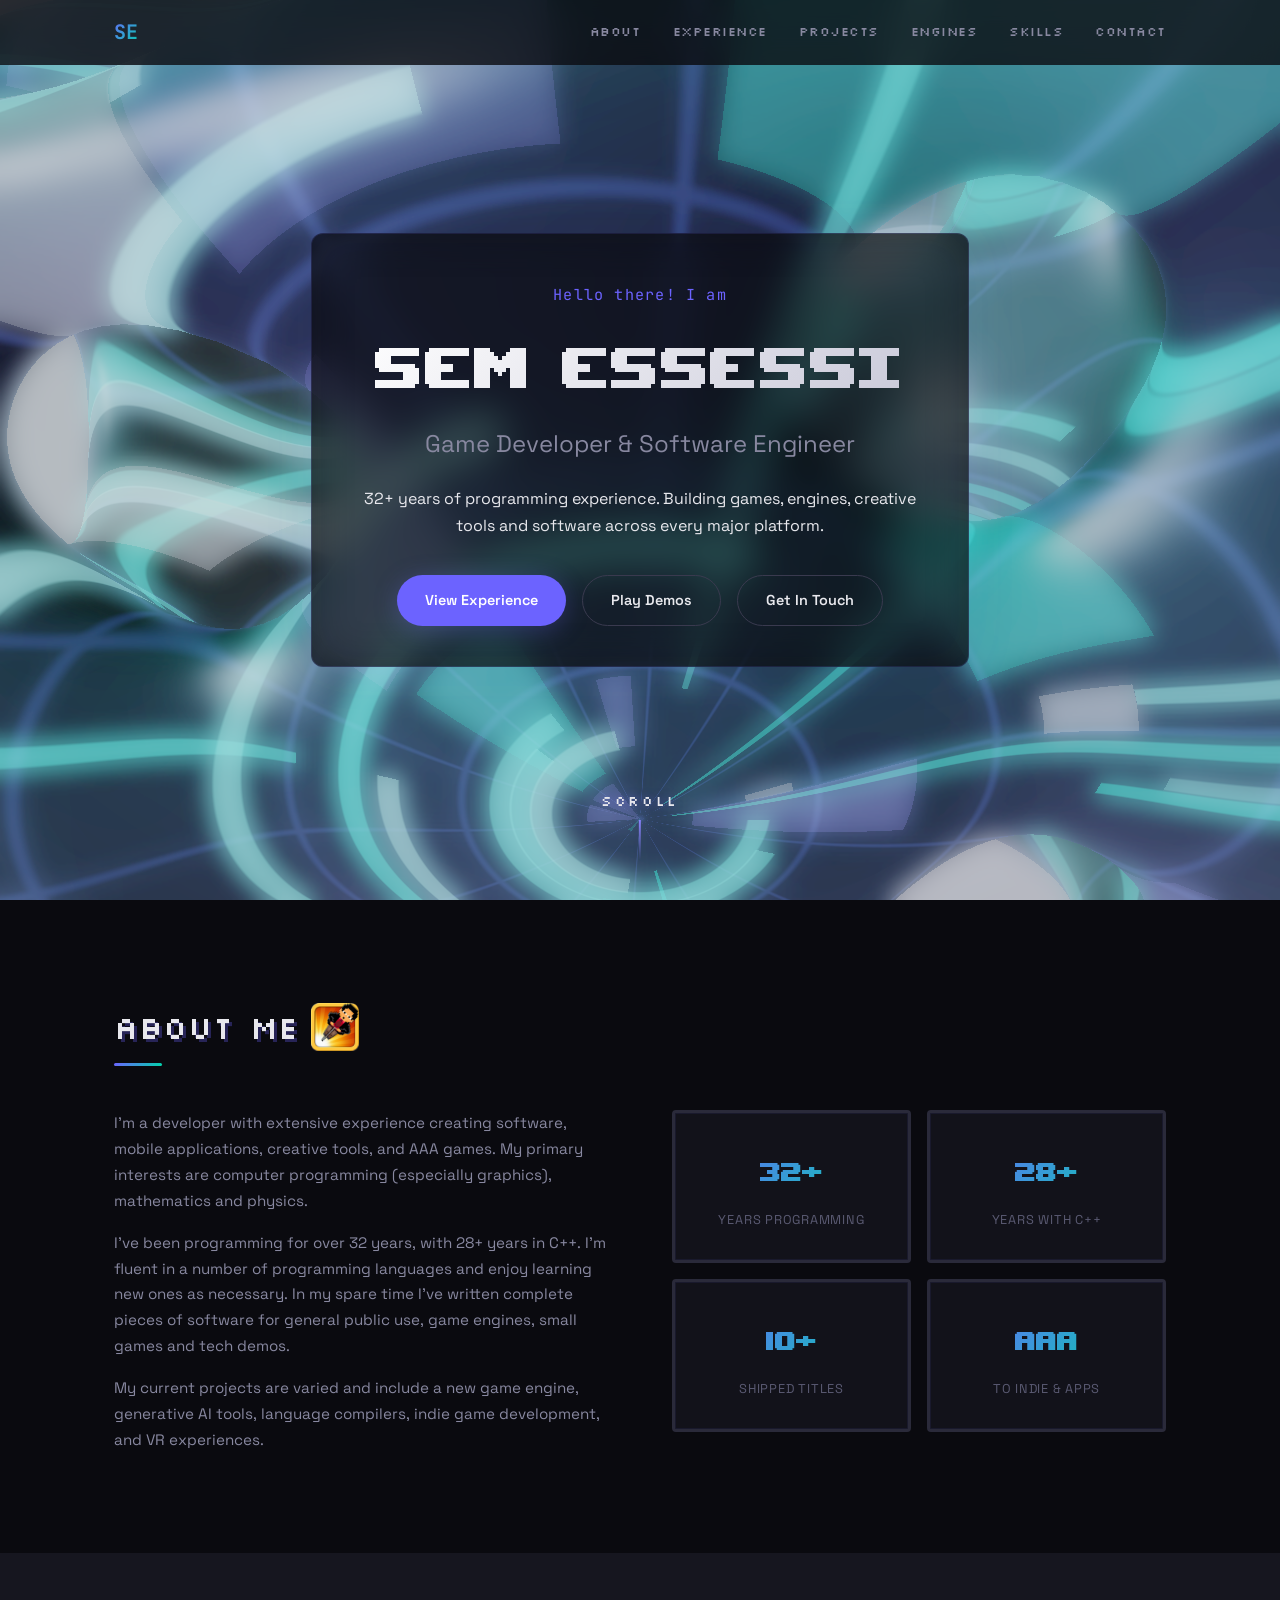
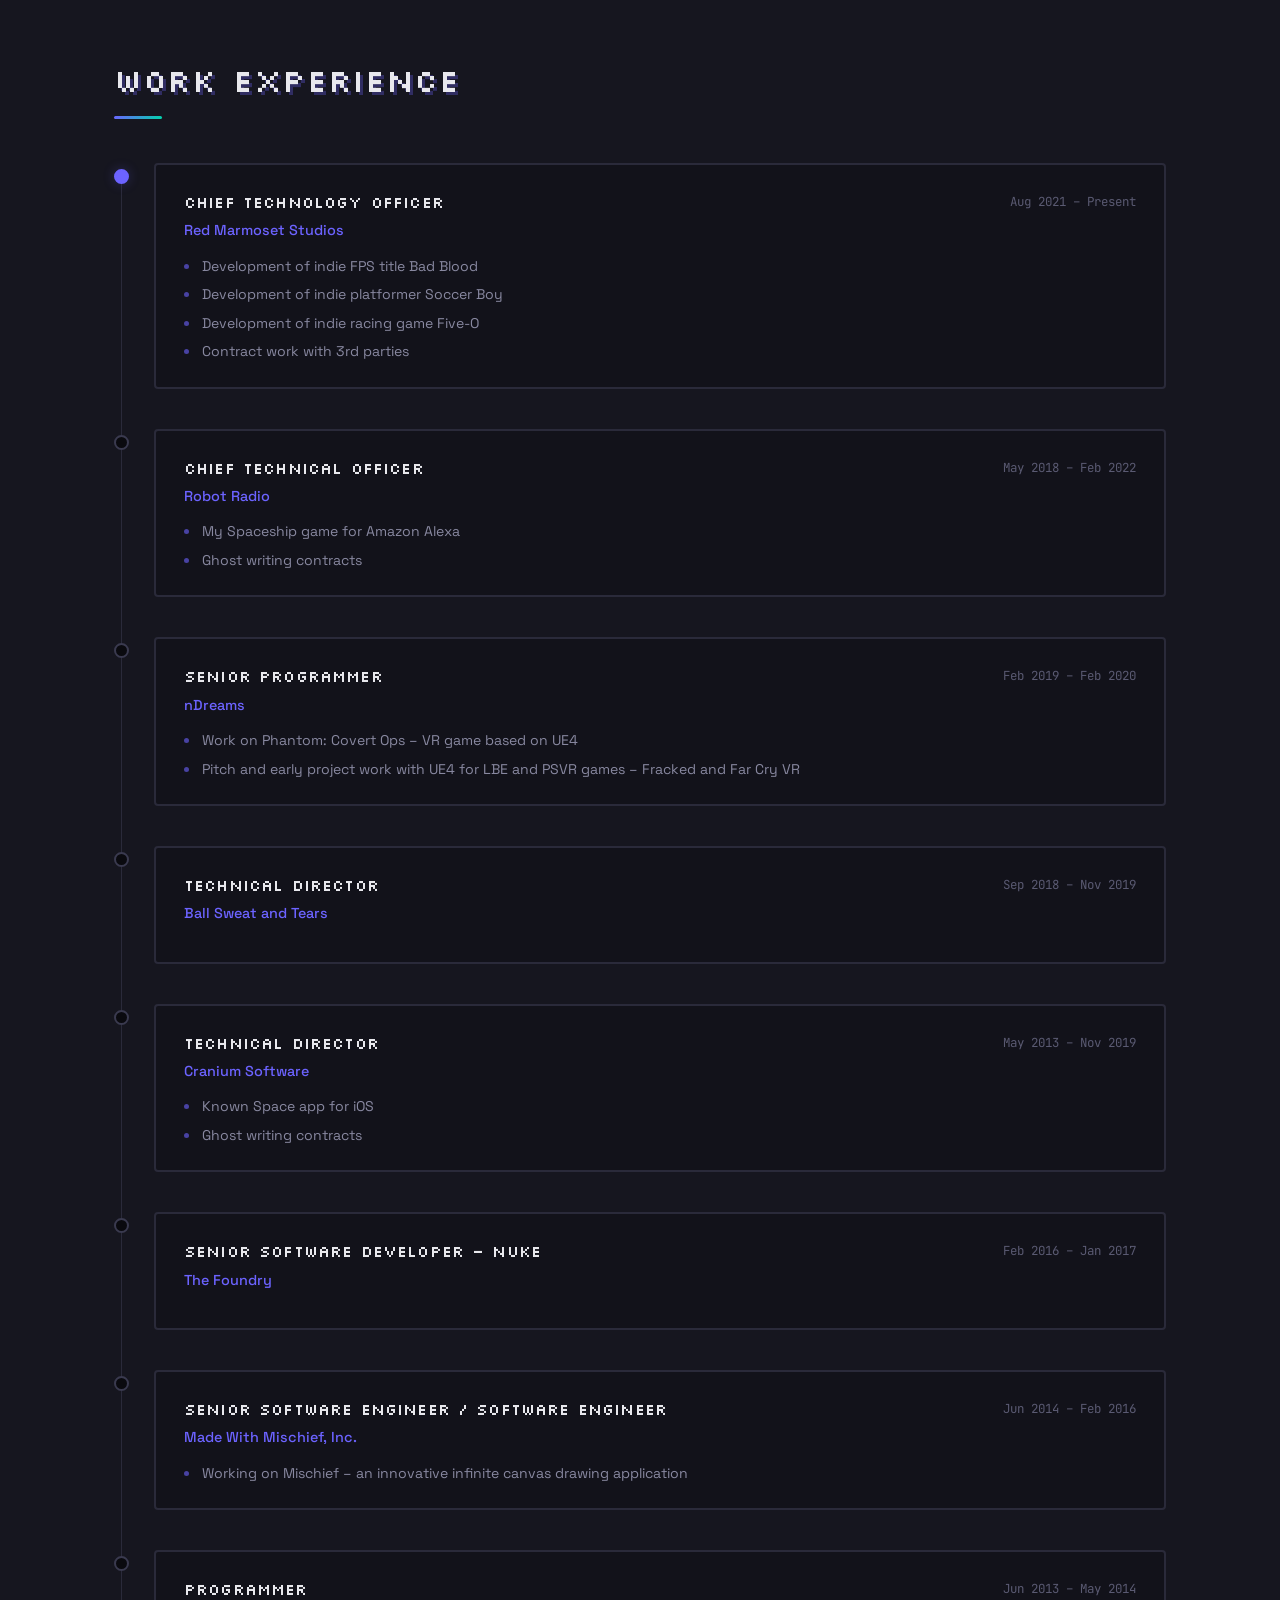
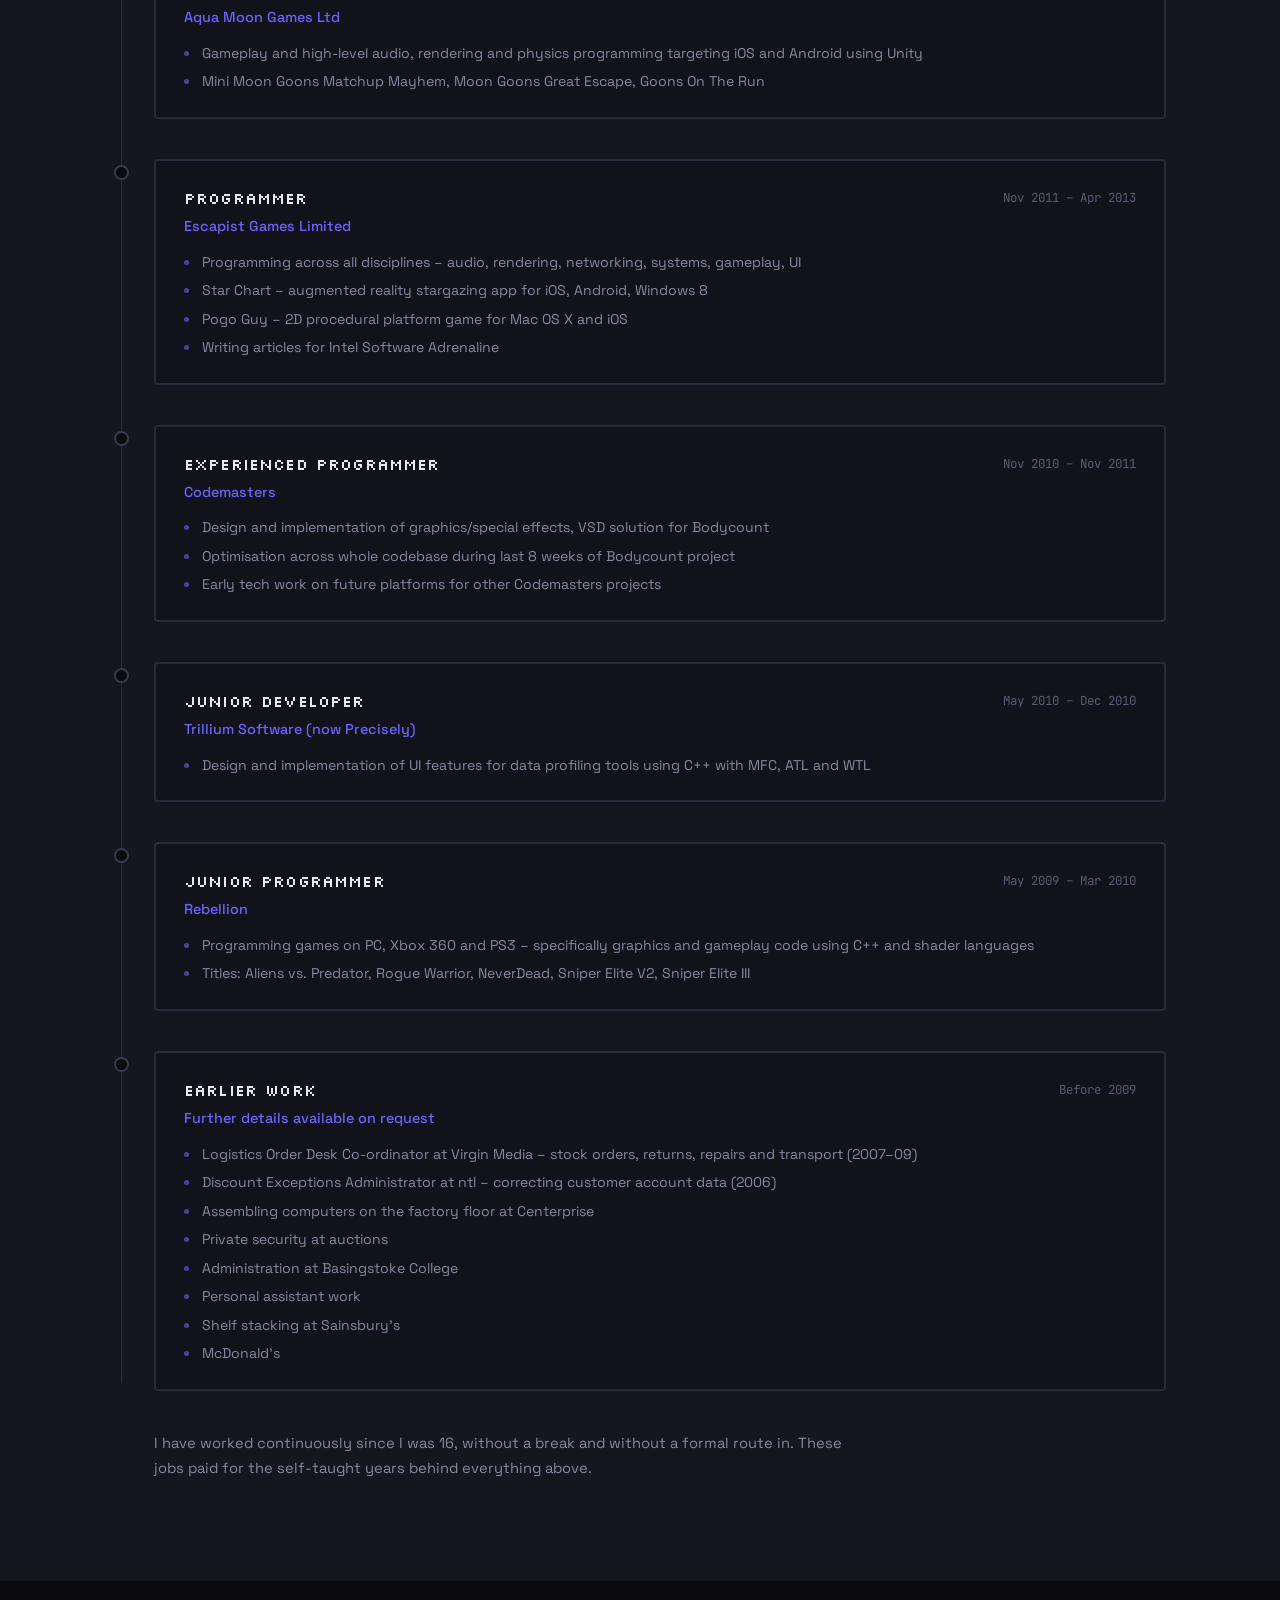
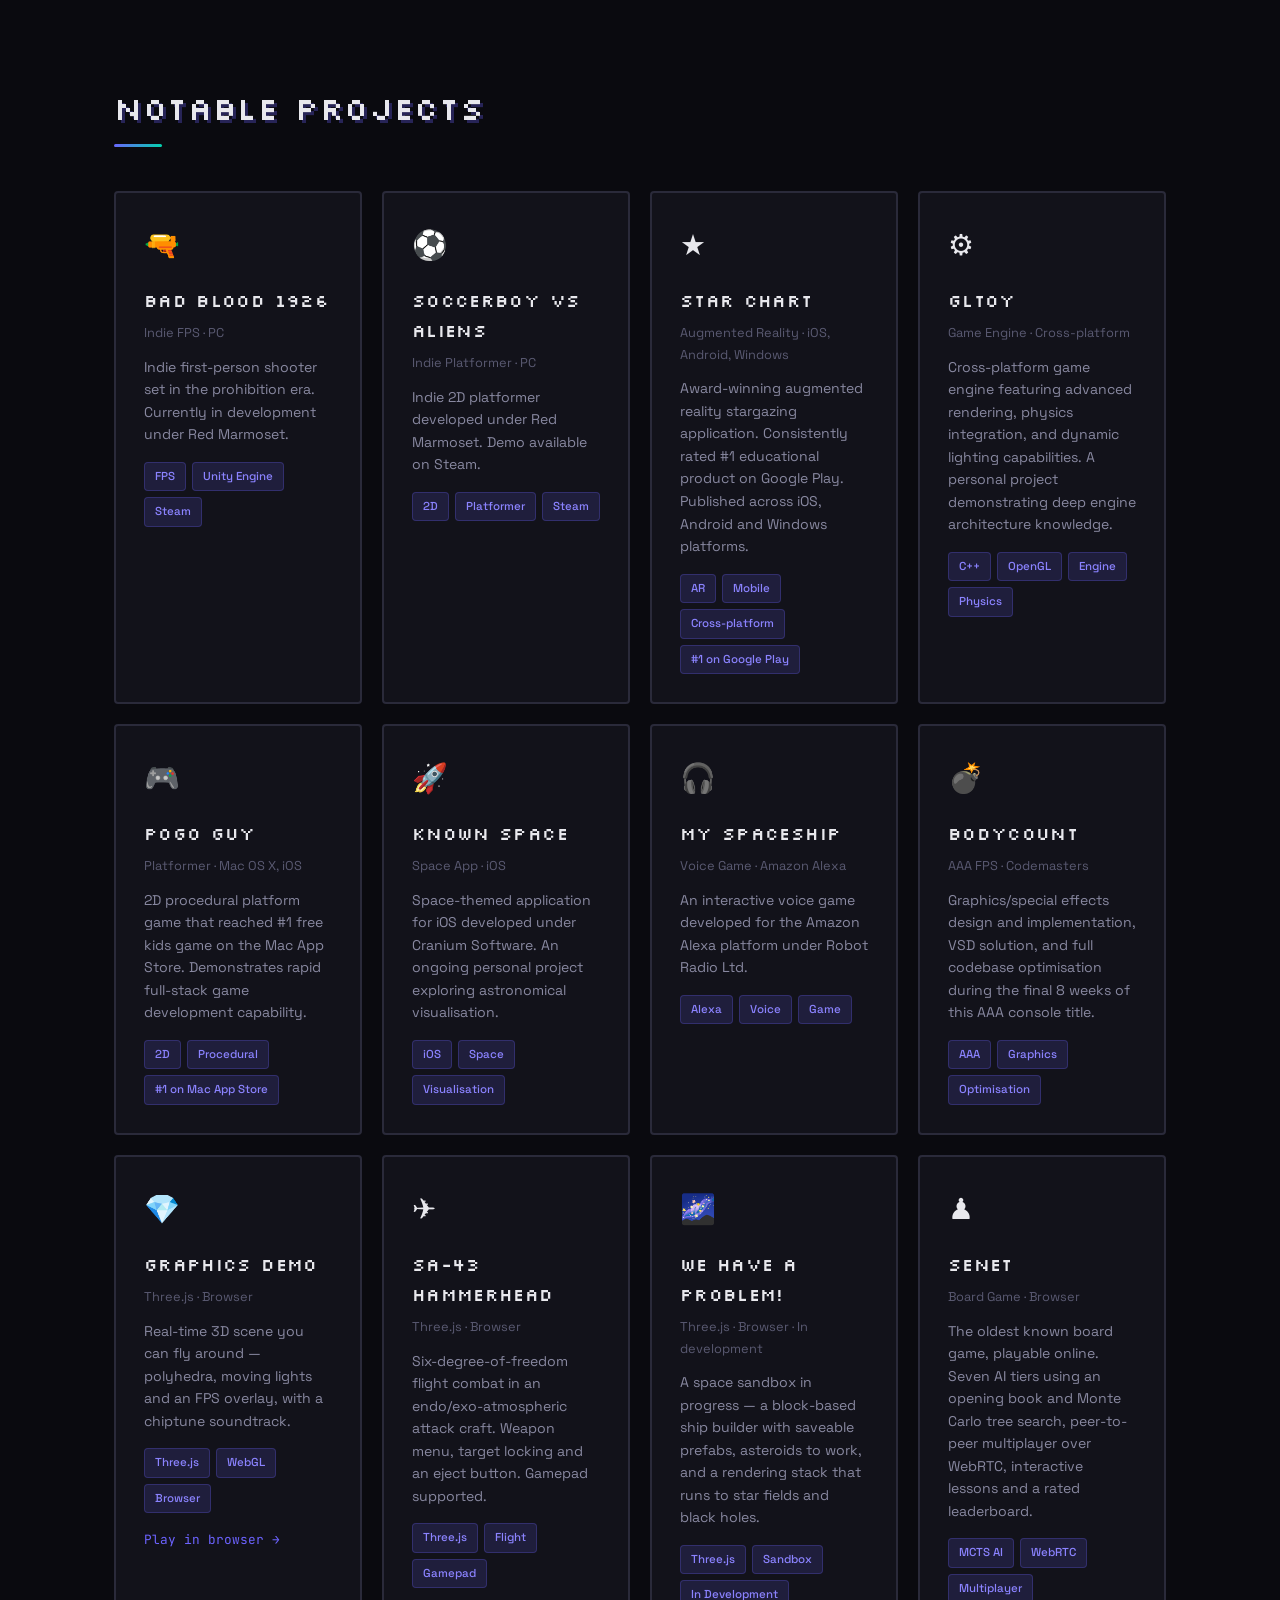
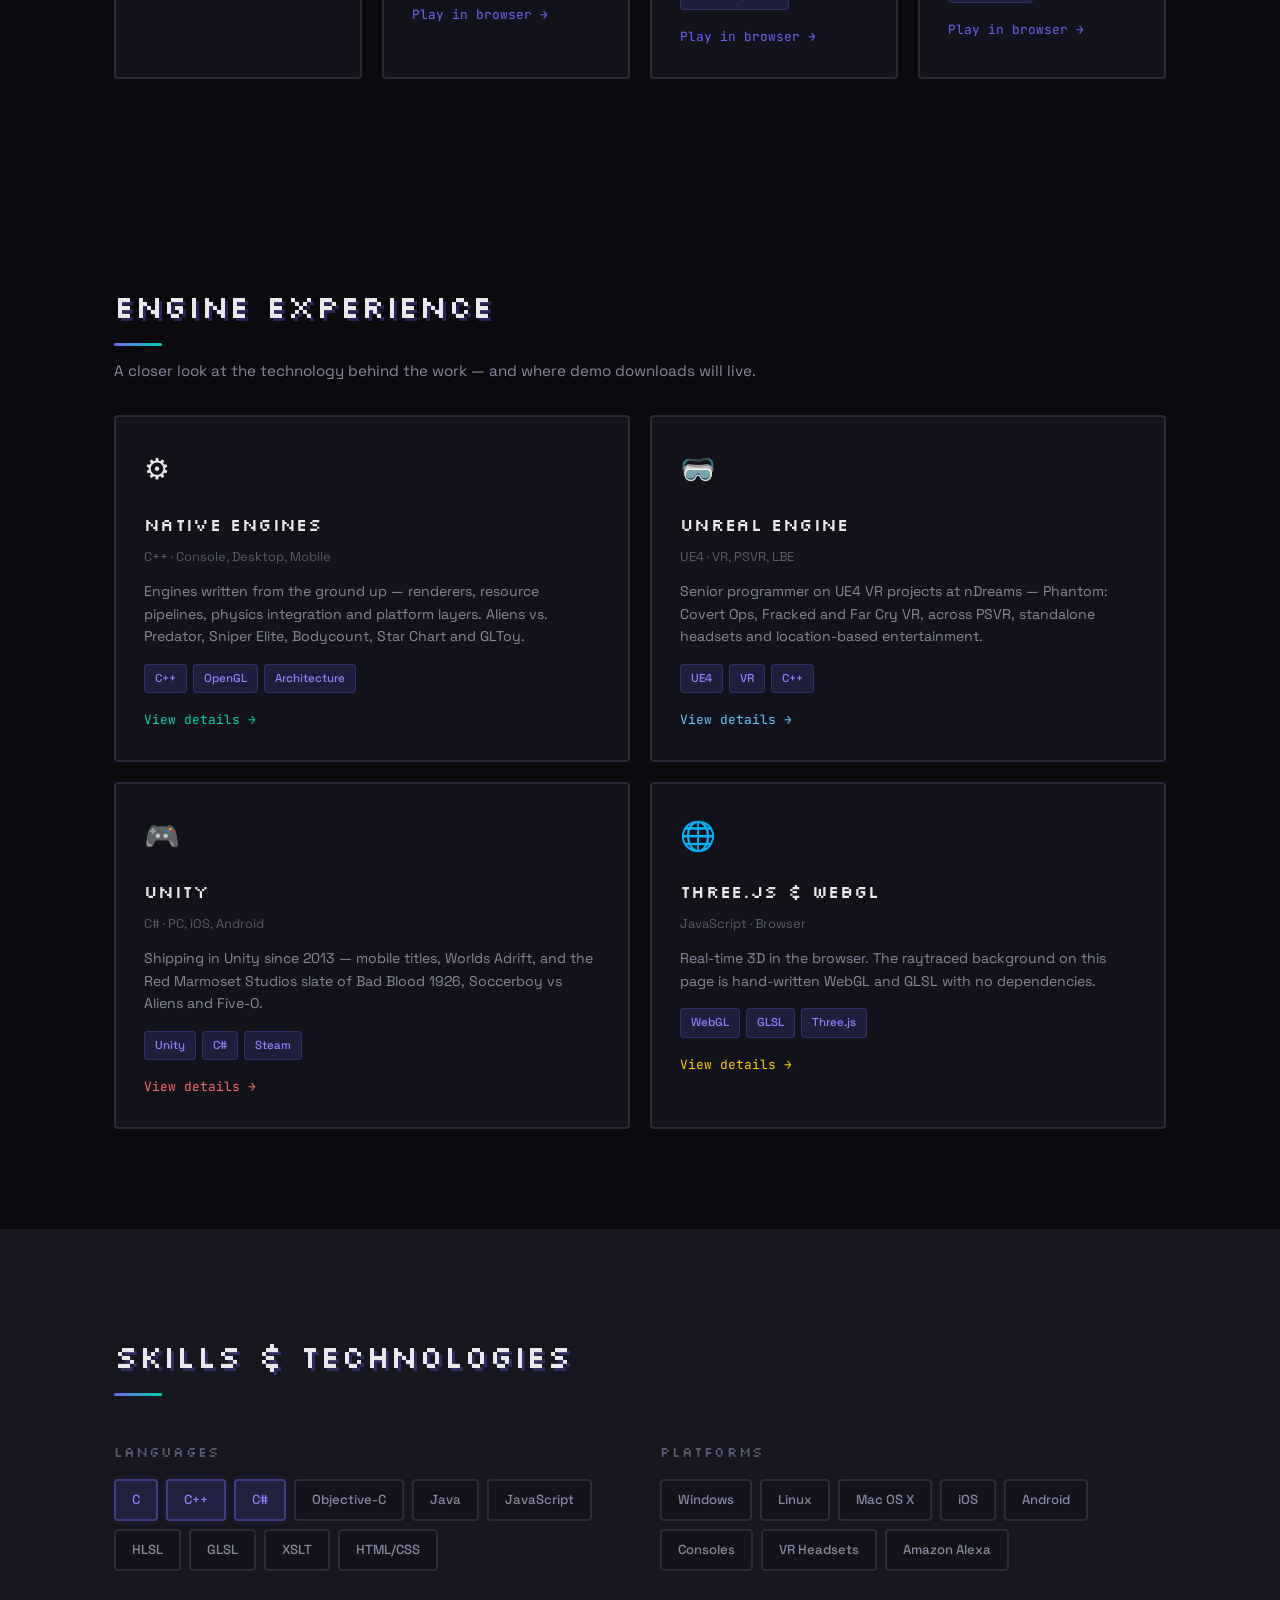
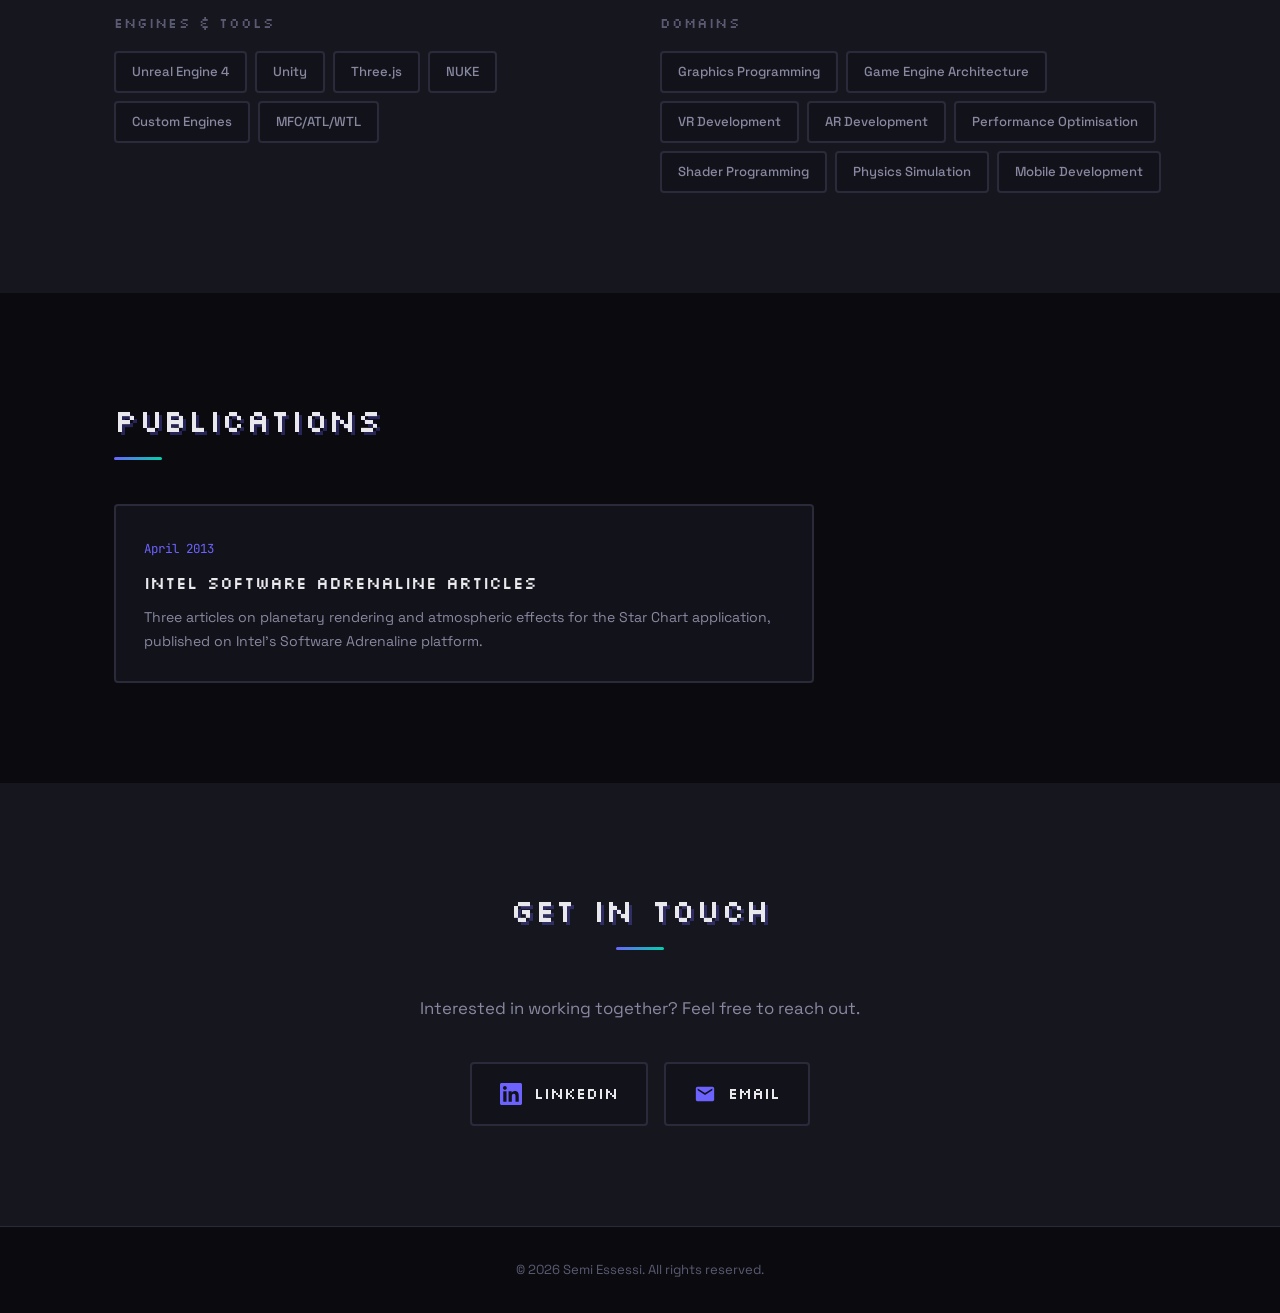
==== index.html @ 22f3e6f7 "Rename Voidbound project to We Have A Problem! Co-Authored-By: Claude Opus 5 <noreply@anthropic.com>" ====
<!DOCTYPE html>
<html lang="en">
<head>
  <meta charset="UTF-8">
  <meta name="viewport" content="width=device-width, initial-scale=1.0">
  <title>Sem Essessi - Game Developer &amp; Software Engineer</title>
  <link rel="preconnect" href="https://fonts.googleapis.com">
  <link rel="preconnect" href="https://fonts.gstatic.com" crossorigin>
  <link href="https://fonts.googleapis.com/css2?family=Space+Grotesk:wght@300;400;500;600;700&family=JetBrains+Mono:wght@400;500&family=Silkscreen&display=swap" rel="stylesheet">
  <link rel="stylesheet" href="style.css">
  <style>@font-face{font-family:'Upheaval';src:url('assets/upheavtt.ttf') format('truetype');font-display:swap;}</style>
</head>
<body>

  <nav class="nav" id="nav">
    <div class="nav-inner">
      <a href="#hero" class="nav-logo">SE</a>
      <div class="nav-links">
        <a href="#about">About</a>
        <a href="#experience">Experience</a>
        <a href="#projects">Projects</a>
        <a href="#engines">Engines</a>
        <a href="#skills">Skills</a>
        <a href="#contact">Contact</a>
      </div>
      <button class="nav-toggle" id="nav-toggle" aria-label="Toggle menu">
        <span></span><span></span><span></span>
      </button>
    </div>
  </nav>

  <section class="hero" id="hero">
    <div class="hero-bg">
      <canvas id="hero-canvas"></canvas>
    </div>
    <div class="hero-content">
      <p class="hero-greeting">Hello there! I am</p>
      <h1 class="hero-name">Sem Essessi</h1>
      <p class="hero-title">Game Developer &amp; Software Engineer</p>
      <p class="hero-subtitle">32+ years of programming experience. Building games, engines, creative tools and software across every major platform.</p>
      <div class="hero-actions">
        <a href="#experience" class="btn btn-primary">View Experience</a>
        <a href="#demos" class="btn btn-outline">Play Demos</a>
        <a href="#contact" class="btn btn-outline">Get In Touch</a>
      </div>
    </div>
    <div class="hero-scroll">
      <span>Scroll</span>
      <div class="hero-scroll-line"></div>
    </div>
  </section>

  <section class="section about" id="about">
    <div class="container">
      <h2 class="section-title">About Me <img src="pogo-guy.png" alt="" class="section-sprite" aria-hidden="true"></h2>
      <div class="about-grid">
        <div class="about-text">
          <p>I'm a developer with extensive experience creating software, mobile applications, creative tools, and AAA games. My primary interests are computer programming (especially graphics), mathematics and physics.</p>
          <p>I've been programming for over 32 years, with 28+ years in C++. I'm fluent in a number of programming languages and enjoy learning new ones as necessary. In my spare time I've written complete pieces of software for general public use, game engines, small games and tech demos.</p>
          <p>My current projects are varied and include a new game engine, generative AI tools, language compilers, indie game development, and VR experiences.</p>
        </div>
        <div class="about-stats">
          <div class="stat-card">
            <span class="stat-number">32+</span>
            <span class="stat-label">Years Programming</span>
          </div>
          <div class="stat-card">
            <span class="stat-number">28+</span>
            <span class="stat-label">Years with C++</span>
          </div>
          <div class="stat-card">
            <span class="stat-number">10+</span>
            <span class="stat-label">Shipped Titles</span>
          </div>
          <div class="stat-card">
            <span class="stat-number">AAA</span>
            <span class="stat-label">To Indie &amp; Apps</span>
          </div>
        </div>
      </div>
    </div>
  </section>

  <section class="section experience" id="experience">
    <div class="container">
      <h2 class="section-title">Work Experience</h2>
      <div class="timeline">

        <div class="timeline-item">
          <div class="timeline-marker current"></div>
          <div class="timeline-content">
            <div class="timeline-header">
              <div>
                <h3>Chief Technology Officer</h3>
                <p class="timeline-company">Red Marmoset Studios</p>
              </div>
              <span class="timeline-date">Aug 2021 &ndash; Present</span>
            </div>
            <ul class="timeline-details">
              <li>Development of indie FPS title Bad Blood</li>
              <li>Development of indie platformer Soccer Boy</li>
              <li>Development of indie racing game Five-O</li>
              <li>Contract work with 3rd parties</li>
            </ul>
          </div>
        </div>

        <div class="timeline-item">
          <div class="timeline-marker"></div>
          <div class="timeline-content">
            <div class="timeline-header">
              <div>
                <h3>Chief Technical Officer</h3>
                <p class="timeline-company">Robot Radio</p>
              </div>
              <span class="timeline-date">May 2018 &ndash; Feb 2022</span>
            </div>
            <ul class="timeline-details">
              <li>My Spaceship game for Amazon Alexa</li>
              <li>Ghost writing contracts</li>
            </ul>
          </div>
        </div>

        <div class="timeline-item">
          <div class="timeline-marker"></div>
          <div class="timeline-content">
            <div class="timeline-header">
              <div>
                <h3>Senior Programmer</h3>
                <p class="timeline-company">nDreams</p>
              </div>
              <span class="timeline-date">Feb 2019 &ndash; Feb 2020</span>
            </div>
            <ul class="timeline-details">
              <li>Work on Phantom: Covert Ops &ndash; VR game based on UE4</li>
              <li>Pitch and early project work with UE4 for LBE and PSVR games &ndash; Fracked and Far Cry VR</li>
            </ul>
          </div>
        </div>

        <div class="timeline-item">
          <div class="timeline-marker"></div>
          <div class="timeline-content">
            <div class="timeline-header">
              <div>
                <h3>Technical Director</h3>
                <p class="timeline-company">Ball Sweat and Tears</p>
              </div>
              <span class="timeline-date">Sep 2018 &ndash; Nov 2019</span>
            </div>
          </div>
        </div>

        <div class="timeline-item">
          <div class="timeline-marker"></div>
          <div class="timeline-content">
            <div class="timeline-header">
              <div>
                <h3>Technical Director</h3>
                <p class="timeline-company">Cranium Software</p>
              </div>
              <span class="timeline-date">May 2013 &ndash; Nov 2019</span>
            </div>
            <ul class="timeline-details">
              <li>Known Space app for iOS</li>
              <li>Ghost writing contracts</li>
            </ul>
          </div>
        </div>

        <div class="timeline-item">
          <div class="timeline-marker"></div>
          <div class="timeline-content">
            <div class="timeline-header">
              <div>
                <h3>Senior Software Developer &ndash; NUKE</h3>
                <p class="timeline-company">The Foundry</p>
              </div>
              <span class="timeline-date">Feb 2016 &ndash; Jan 2017</span>
            </div>
          </div>
        </div>

        <div class="timeline-item">
          <div class="timeline-marker"></div>
          <div class="timeline-content">
            <div class="timeline-header">
              <div>
                <h3>Senior Software Engineer / Software Engineer</h3>
                <p class="timeline-company">Made With Mischief, Inc.</p>
              </div>
              <span class="timeline-date">Jun 2014 &ndash; Feb 2016</span>
            </div>
            <ul class="timeline-details">
              <li>Working on Mischief &ndash; an innovative infinite canvas drawing application</li>
            </ul>
          </div>
        </div>

        <div class="timeline-item">
          <div class="timeline-marker"></div>
          <div class="timeline-content">
            <div class="timeline-header">
              <div>
                <h3>Programmer</h3>
                <p class="timeline-company">Aqua Moon Games Ltd</p>
              </div>
              <span class="timeline-date">Jun 2013 &ndash; May 2014</span>
            </div>
            <ul class="timeline-details">
              <li>Gameplay and high-level audio, rendering and physics programming targeting iOS and Android using Unity</li>
              <li>Mini Moon Goons Matchup Mayhem, Moon Goons Great Escape, Goons On The Run</li>
            </ul>
          </div>
        </div>

        <div class="timeline-item">
          <div class="timeline-marker"></div>
          <div class="timeline-content">
            <div class="timeline-header">
              <div>
                <h3>Programmer</h3>
                <p class="timeline-company">Escapist Games Limited</p>
              </div>
              <span class="timeline-date">Nov 2011 &ndash; Apr 2013</span>
            </div>
            <ul class="timeline-details">
              <li>Programming across all disciplines &ndash; audio, rendering, networking, systems, gameplay, UI</li>
              <li>Star Chart &ndash; augmented reality stargazing app for iOS, Android, Windows 8</li>
              <li>Pogo Guy &ndash; 2D procedural platform game for Mac OS X and iOS</li>
              <li>Writing articles for Intel Software Adrenaline</li>
            </ul>
          </div>
        </div>

        <div class="timeline-item">
          <div class="timeline-marker"></div>
          <div class="timeline-content">
            <div class="timeline-header">
              <div>
                <h3>Experienced Programmer</h3>
                <p class="timeline-company">Codemasters</p>
              </div>
              <span class="timeline-date">Nov 2010 &ndash; Nov 2011</span>
            </div>
            <ul class="timeline-details">
              <li>Design and implementation of graphics/special effects, VSD solution for Bodycount</li>
              <li>Optimisation across whole codebase during last 8 weeks of Bodycount project</li>
              <li>Early tech work on future platforms for other Codemasters projects</li>
            </ul>
          </div>
        </div>

        <div class="timeline-item">
          <div class="timeline-marker"></div>
          <div class="timeline-content">
            <div class="timeline-header">
              <div>
                <h3>Junior Developer</h3>
                <p class="timeline-company">Trillium Software (now Precisely)</p>
              </div>
              <span class="timeline-date">May 2010 &ndash; Dec 2010</span>
            </div>
            <ul class="timeline-details">
              <li>Design and implementation of UI features for data profiling tools using C++ with MFC, ATL and WTL</li>
            </ul>
          </div>
        </div>

        <div class="timeline-item">
          <div class="timeline-marker"></div>
          <div class="timeline-content">
            <div class="timeline-header">
              <div>
                <h3>Junior Programmer</h3>
                <p class="timeline-company">Rebellion</p>
              </div>
              <span class="timeline-date">May 2009 &ndash; Mar 2010</span>
            </div>
            <ul class="timeline-details">
              <li>Programming games on PC, Xbox 360 and PS3 &ndash; specifically graphics and gameplay code using C++ and shader languages</li>
              <li>Titles: Aliens vs. Predator, Rogue Warrior, NeverDead, Sniper Elite V2, Sniper Elite III</li>
            </ul>
          </div>
        </div>

        <div class="timeline-item">
          <div class="timeline-marker"></div>
          <div class="timeline-content">
            <div class="timeline-header">
              <div>
                <h3>Earlier Work</h3>
                <p class="timeline-company">Further details available on request</p>
              </div>
              <span class="timeline-date">Before 2009</span>
            </div>
            <ul class="timeline-details">
              <li>Logistics Order Desk Co-ordinator at Virgin Media &ndash; stock orders, returns, repairs and transport (2007&ndash;09)</li>
              <li>Discount Exceptions Administrator at ntl &ndash; correcting customer account data (2006)</li>
              <li>Assembling computers on the factory floor at Centerprise</li>
              <li>Private security at auctions</li>
              <li>Administration at Basingstoke College</li>
              <li>Personal assistant work</li>
              <li>Shelf stacking at Sainsbury's</li>
              <li>McDonald's</li>
            </ul>
          </div>
        </div>

      </div>
      <p class="timeline-note">I have worked continuously since I was 16, without a break and without a formal route in. These jobs paid for the self-taught years behind everything above.</p>
    </div>
  </section>

  <section class="section projects" id="projects">
    <div class="container">
      <h2 class="section-title">Notable Projects</h2>
      <div class="projects-grid">

        <div class="project-card">
          <div class="project-icon">&#128299;</div>
          <h3><a href="https://store.steampowered.com/app/1920190/BAD_BLOOD_1926/" target="_blank" rel="noopener">Bad Blood 1926</a></h3>
          <p class="project-meta">Indie FPS &middot; PC</p>
          <p>Indie first-person shooter set in the prohibition era. Currently in development under Red Marmoset.</p>
          <div class="project-tags">
            <span>FPS</span><span>Unity Engine</span><span>Steam</span>
          </div>
        </div>

        <div class="project-card">
          <div class="project-icon">&#9917;</div>
          <h3><a href="https://store.steampowered.com/app/4381770/Soccerboy_vs_Aliens_Demo/" target="_blank" rel="noopener">Soccerboy vs Aliens</a></h3>
          <p class="project-meta">Indie Platformer &middot; PC</p>
          <p>Indie 2D platformer developed under Red Marmoset. Demo available on Steam.</p>
          <div class="project-tags">
            <span>2D</span><span>Platformer</span><span>Steam</span>
          </div>
        </div>

        <div class="project-card">
          <div class="project-icon">&#9733;</div>
          <h3>Star Chart</h3>
          <p class="project-meta">Augmented Reality &middot; iOS, Android, Windows</p>
          <p>Award-winning augmented reality stargazing application. Consistently rated #1 educational product on Google Play. Published across iOS, Android and Windows platforms.</p>
          <div class="project-tags">
            <span>AR</span><span>Mobile</span><span>Cross-platform</span><span>#1 on Google Play</span>
          </div>
        </div>

        <div class="project-card">
          <div class="project-icon">&#9881;</div>
          <h3>GLToy</h3>
          <p class="project-meta">Game Engine &middot; Cross-platform</p>
          <p>Cross-platform game engine featuring advanced rendering, physics integration, and dynamic lighting capabilities. A personal project demonstrating deep engine architecture knowledge.</p>
          <div class="project-tags">
            <span>C++</span><span>OpenGL</span><span>Engine</span><span>Physics</span>
          </div>
        </div>

        <div class="project-card">
          <div class="project-icon">&#127918;</div>
          <h3>Pogo Guy</h3>
          <p class="project-meta">Platformer &middot; Mac OS X, iOS</p>
          <p>2D procedural platform game that reached #1 free kids game on the Mac App Store. Demonstrates rapid full-stack game development capability.</p>
          <div class="project-tags">
            <span>2D</span><span>Procedural</span><span>#1 on Mac App Store</span>
          </div>
        </div>

        <div class="project-card">
          <div class="project-icon">&#128640;</div>
          <h3>Known Space</h3>
          <p class="project-meta">Space App &middot; iOS</p>
          <p>Space-themed application for iOS developed under Cranium Software. An ongoing personal project exploring astronomical visualisation.</p>
          <div class="project-tags">
            <span>iOS</span><span>Space</span><span>Visualisation</span>
          </div>
        </div>

        <div class="project-card">
          <div class="project-icon">&#127911;</div>
          <h3>My Spaceship</h3>
          <p class="project-meta">Voice Game &middot; Amazon Alexa</p>
          <p>An interactive voice game developed for the Amazon Alexa platform under Robot Radio Ltd.</p>
          <div class="project-tags">
            <span>Alexa</span><span>Voice</span><span>Game</span>
          </div>
        </div>

        <div class="project-card">
          <div class="project-icon">&#128163;</div>
          <h3>Bodycount</h3>
          <p class="project-meta">AAA FPS &middot; Codemasters</p>
          <p>Graphics/special effects design and implementation, VSD solution, and full codebase optimisation during the final 8 weeks of this AAA console title.</p>
          <div class="project-tags">
            <span>AAA</span><span>Graphics</span><span>Optimisation</span>
          </div>
        </div>

        <div class="project-card" id="demos">
          <div class="project-icon">&#128142;</div>
          <h3><a href="https://d1.redmarmosetstudios.com" target="_blank" rel="noopener">Graphics Demo</a></h3>
          <p class="project-meta">Three.js &middot; Browser</p>
          <p>Real-time 3D scene you can fly around &mdash; polyhedra, moving lights and an FPS overlay, with a chiptune soundtrack.</p>
          <div class="project-tags">
            <span>Three.js</span><span>WebGL</span><span>Browser</span>
          </div>
          <span class="project-cta">Play in browser &rarr;</span>
        </div>

        <div class="project-card">
          <div class="project-icon">&#9992;</div>
          <h3><a href="https://d2.redmarmosetstudios.com" target="_blank" rel="noopener">SA-43 Hammerhead</a></h3>
          <p class="project-meta">Three.js &middot; Browser</p>
          <p>Six-degree-of-freedom flight combat in an endo/exo-atmospheric attack craft. Weapon menu, target locking and an eject button. Gamepad supported.</p>
          <div class="project-tags">
            <span>Three.js</span><span>Flight</span><span>Gamepad</span>
          </div>
          <span class="project-cta">Play in browser &rarr;</span>
        </div>

        <div class="project-card">
          <div class="project-icon">&#127756;</div>
          <h3><a href="https://sdd.redmarmosetstudios.com" target="_blank" rel="noopener">We Have A Problem!</a></h3>
          <p class="project-meta">Three.js &middot; Browser &middot; In development</p>
          <p>A space sandbox in progress &mdash; a block-based ship builder with saveable prefabs, asteroids to work, and a rendering stack that runs to star fields and black holes.</p>
          <div class="project-tags">
            <span>Three.js</span><span>Sandbox</span><span>In Development</span>
          </div>
          <span class="project-cta">Play in browser &rarr;</span>
        </div>

        <div class="project-card">
          <div class="project-icon">&#9823;</div>
          <h3><a href="https://senet.redmarmosetstudios.com" target="_blank" rel="noopener">Senet</a></h3>
          <p class="project-meta">Board Game &middot; Browser</p>
          <p>The oldest known board game, playable online. Seven AI tiers using an opening book and Monte Carlo tree search, peer-to-peer multiplayer over WebRTC, interactive lessons and a rated leaderboard.</p>
          <div class="project-tags">
            <span>MCTS AI</span><span>WebRTC</span><span>Multiplayer</span>
          </div>
          <span class="project-cta">Play in browser &rarr;</span>
        </div>

      </div>
    </div>
  </section>

  <section class="section engines" id="engines">
    <div class="container">
      <h2 class="section-title">Engine Experience</h2>
      <p class="section-lede">A closer look at the technology behind the work &mdash; and where demo downloads will live.</p>
      <div class="card-grid grid-2">

        <a class="project-card page-native" href="native-engine/">
          <div class="project-icon">&#9881;</div>
          <h3>Native Engines</h3>
          <p class="project-meta">C++ &middot; Console, Desktop, Mobile</p>
          <p>Engines written from the ground up &mdash; renderers, resource pipelines, physics integration and platform layers. Aliens vs. Predator, Sniper Elite, Bodycount, Star Chart and GLToy.</p>
          <div class="project-tags">
            <span>C++</span><span>OpenGL</span><span>Architecture</span>
          </div>
          <span class="project-cta">View details &rarr;</span>
        </a>

        <a class="project-card page-unreal" href="unreal/">
          <div class="project-icon">&#129405;</div>
          <h3>Unreal Engine</h3>
          <p class="project-meta">UE4 &middot; VR, PSVR, LBE</p>
          <p>Senior programmer on UE4 VR projects at nDreams &mdash; Phantom: Covert Ops, Fracked and Far Cry VR, across PSVR, standalone headsets and location-based entertainment.</p>
          <div class="project-tags">
            <span>UE4</span><span>VR</span><span>C++</span>
          </div>
          <span class="project-cta">View details &rarr;</span>
        </a>

        <a class="project-card page-unity" href="unity/">
          <div class="project-icon">&#127918;</div>
          <h3>Unity</h3>
          <p class="project-meta">C# &middot; PC, iOS, Android</p>
          <p>Shipping in Unity since 2013 &mdash; mobile titles, Worlds Adrift, and the Red Marmoset Studios slate of Bad Blood 1926, Soccerboy vs Aliens and Five-O.</p>
          <div class="project-tags">
            <span>Unity</span><span>C#</span><span>Steam</span>
          </div>
          <span class="project-cta">View details &rarr;</span>
        </a>

        <a class="project-card page-threejs" href="threejs/">
          <div class="project-icon">&#127760;</div>
          <h3>Three.js &amp; WebGL</h3>
          <p class="project-meta">JavaScript &middot; Browser</p>
          <p>Real-time 3D in the browser. The raytraced background on this page is hand-written WebGL and GLSL with no dependencies.</p>
          <div class="project-tags">
            <span>WebGL</span><span>GLSL</span><span>Three.js</span>
          </div>
          <span class="project-cta">View details &rarr;</span>
        </a>

      </div>
    </div>
  </section>

  <section class="section skills" id="skills">
    <div class="container">
      <h2 class="section-title">Skills &amp; Technologies</h2>
      <div class="skills-grid">

        <div class="skill-group">
          <h3>Languages</h3>
          <div class="skill-tags">
            <span class="skill-tag primary">C</span>
            <span class="skill-tag primary">C++</span>
            <span class="skill-tag primary">C#</span>
            <span class="skill-tag">Objective-C</span>
            <span class="skill-tag">Java</span>
            <span class="skill-tag">JavaScript</span>
            <span class="skill-tag">HLSL</span>
            <span class="skill-tag">GLSL</span>
            <span class="skill-tag">XSLT</span>
            <span class="skill-tag">HTML/CSS</span>
          </div>
        </div>

        <div class="skill-group">
          <h3>Platforms</h3>
          <div class="skill-tags">
            <span class="skill-tag">Windows</span>
            <span class="skill-tag">Linux</span>
            <span class="skill-tag">Mac OS X</span>
            <span class="skill-tag">iOS</span>
            <span class="skill-tag">Android</span>
            <span class="skill-tag">Consoles</span>
            <span class="skill-tag">VR Headsets</span>
            <span class="skill-tag">Amazon Alexa</span>
          </div>
        </div>

        <div class="skill-group">
          <h3>Engines &amp; Tools</h3>
          <div class="skill-tags">
            <span class="skill-tag">Unreal Engine 4</span>
            <span class="skill-tag">Unity</span>
            <span class="skill-tag">Three.js</span>
            <span class="skill-tag">NUKE</span>
            <span class="skill-tag">Custom Engines</span>
            <span class="skill-tag">MFC/ATL/WTL</span>
          </div>
        </div>

        <div class="skill-group">
          <h3>Domains</h3>
          <div class="skill-tags">
            <span class="skill-tag">Graphics Programming</span>
            <span class="skill-tag">Game Engine Architecture</span>
            <span class="skill-tag">VR Development</span>
            <span class="skill-tag">AR Development</span>
            <span class="skill-tag">Performance Optimisation</span>
            <span class="skill-tag">Shader Programming</span>
            <span class="skill-tag">Physics Simulation</span>
            <span class="skill-tag">Mobile Development</span>
          </div>
        </div>

      </div>
    </div>
  </section>

  <section class="section publications" id="publications">
    <div class="container">
      <h2 class="section-title">Publications</h2>
      <div class="publications-list">
        <div class="publication-card">
          <span class="publication-date">April 2013</span>
          <h3>Intel Software Adrenaline Articles</h3>
          <p>Three articles on planetary rendering and atmospheric effects for the Star Chart application, published on Intel's Software Adrenaline platform.</p>
        </div>
      </div>
    </div>
  </section>

  <section class="section contact" id="contact">
    <div class="container">
      <h2 class="section-title">Get In Touch</h2>
      <p class="contact-text">Interested in working together? Feel free to reach out.</p>
      <div class="contact-links">
        <a href="https://www.linkedin.com/in/sem-essessi-b214211b/" target="_blank" rel="noopener" class="contact-card">
          <svg class="contact-icon" viewBox="0 0 24 24" fill="currentColor"><path d="M20.447 20.452h-3.554v-5.569c0-1.328-.027-3.037-1.852-3.037-1.853 0-2.136 1.445-2.136 2.939v5.667H9.351V9h3.414v1.561h.046c.477-.9 1.637-1.85 3.37-1.85 3.601 0 4.267 2.37 4.267 5.455v6.286zM5.337 7.433c-1.144 0-2.063-.926-2.063-2.065 0-1.138.92-2.063 2.063-2.063 1.14 0 2.064.925 2.064 2.063 0 1.139-.925 2.065-2.064 2.065zm1.782 13.019H3.555V9h3.564v11.452zM22.225 0H1.771C.792 0 0 .774 0 1.729v20.542C0 23.227.792 24 1.771 24h20.451C23.2 24 24 23.227 24 22.271V1.729C24 .774 23.2 0 22.222 0h.003z"/></svg>
          <span>LinkedIn</span>
        </a>
        <a href="mailto:sem@redmarmosetstudios.com" class="contact-card">
          <svg class="contact-icon" viewBox="0 0 24 24" fill="currentColor"><path d="M20 4H4c-1.1 0-2 .9-2 2v12c0 1.1.9 2 2 2h16c1.1 0 2-.9 2-2V6c0-1.1-.9-2-2-2zm0 4l-8 5-8-5V6l8 5 8-5v2z"/></svg>
          <span>Email</span>
        </a>
      </div>
    </div>
  </section>

  <footer class="footer">
    <div class="container">
      <p>&copy; 2026 Semi Essessi. All rights reserved.</p>
    </div>
  </footer>

  <script src="script.js"></script>
</body>
</html>
---- style.css ----
/* ========================================
   CV Website — Semi Essessi
   ======================================== */

*,
*::before,
*::after {
  margin: 0;
  padding: 0;
  box-sizing: border-box;
}

:root {
  --bg: #0a0a0f;
  --bg-card: #12121a;
  --bg-card-hover: #1a1a26;
  --surface: #16161f;
  --border: #2a2a3a;
  --border-light: #3a3a4f;
  --text: #e8e8ed;
  --text-muted: #8888a0;
  --text-dim: #5a5a72;
  --accent: #6c63ff;
  --accent-glow: #6c63ff40;
  --accent-bright: #8b83ff;
  --accent-secondary: #00d4aa;
  --accent-warm: #ff6b6b;
  --gradient-accent: linear-gradient(135deg, #6c63ff, #00d4aa);
  --font: 'Space Grotesk', -apple-system, BlinkMacSystemFont, 'Segoe UI', sans-serif;
  --font-mono: 'JetBrains Mono', 'Fira Code', monospace;
  --font-pixel: 'Silkscreen', 'Upheaval', 'Press Start 2P', monospace;
  --radius: 12px;
  --radius-sm: 8px;
  --radius-pixel: 4px;
  --transition: 0.3s cubic-bezier(0.4, 0, 0.2, 1);
}

html {
  scroll-behavior: smooth;
  scroll-padding-top: 80px;
}

body {
  font-family: var(--font);
  background: var(--bg);
  color: var(--text);
  line-height: 1.7;
  -webkit-font-smoothing: antialiased;
  overflow-x: hidden;
}

a {
  color: inherit;
  text-decoration: none;
}

ul {
  list-style: none;
}

/* Pixel art utilities */
.pixel-img {
  image-rendering: pixelated;
  image-rendering: -moz-crisp-edges;
  image-rendering: crisp-edges;
}

.section-sprite {
  width: 48px;
  height: 48px;
  vertical-align: middle;
  margin-left: 12px;
}

.container {
  max-width: 1100px;
  margin: 0 auto;
  padding: 0 24px;
}

/* ========================================
   Navigation
   ======================================== */

.nav {
  position: fixed;
  top: 0;
  left: 0;
  right: 0;
  z-index: 100;
  background: rgba(10, 10, 15, 0.8);
  backdrop-filter: blur(20px);
  -webkit-backdrop-filter: blur(20px);
  border-bottom: 1px solid transparent;
  transition: var(--transition);
}

.nav.scrolled {
  border-bottom-color: var(--border);
}

.nav-inner {
  max-width: 1100px;
  margin: 0 auto;
  padding: 0 24px;
  height: 64px;
  display: flex;
  align-items: center;
  justify-content: space-between;
}

.nav-logo {
  font-family: var(--font-mono);
  font-weight: 700;
  font-size: 1.25rem;
  background: var(--gradient-accent);
  -webkit-background-clip: text;
  background-clip: text;
  -webkit-text-fill-color: transparent;
  letter-spacing: -0.02em;
}

.nav-links {
  display: flex;
  gap: 32px;
}

.nav-links a {
  font-family: var(--font-pixel);
  font-size: 0.8rem;
  font-weight: 500;
  color: var(--text-muted);
  transition: color var(--transition);
  position: relative;
  letter-spacing: 0.04em;
}

.nav-links a::after {
  content: '';
  position: absolute;
  bottom: -4px;
  left: 0;
  width: 0;
  height: 2px;
  background: var(--accent);
  transition: width var(--transition);
}

.nav-links a:hover {
  color: var(--text);
}

.nav-links a:hover::after {
  width: 100%;
}

.nav-toggle {
  display: none;
  flex-direction: column;
  gap: 5px;
  background: none;
  border: none;
  cursor: pointer;
  padding: 4px;
}

.nav-toggle span {
  display: block;
  width: 24px;
  height: 2px;
  background: var(--text);
  transition: var(--transition);
}

/* ========================================
   Hero
   ======================================== */

.hero {
  position: relative;
  min-height: 100vh;
  display: flex;
  align-items: center;
  justify-content: center;
  overflow: hidden;
}

.hero-bg {
  position: absolute;
  inset: 0;
  z-index: 0;
}

.hero-bg canvas {
  width: 100%;
  height: 100%;
  display: block;
}

.hero-content {
  position: relative;
  z-index: 1;
  text-align: center;
  padding: 48px 48px 40px;
  max-width: 800px;
  background: rgba(10, 10, 15, 0.65);
  backdrop-filter: blur(18px);
  -webkit-backdrop-filter: blur(18px);
  border: 1px solid rgba(108, 99, 255, 0.12);
  border-radius: var(--radius);
  box-shadow: 0 0 60px rgba(108, 99, 255, 0.06),
              inset 0 0 40px rgba(10, 10, 15, 0.3);
}

.hero-greeting {
  font-family: var(--font-mono);
  font-size: 0.95rem;
  color: var(--accent);
  margin-bottom: 12px;
  letter-spacing: 0.08em;
}

.hero-name {
  font-family: 'Upheaval', var(--font-pixel);
  font-size: clamp(2.8rem, 8vw, 5rem);
  font-weight: 400;
  letter-spacing: 0.02em;
  line-height: 1.1;
  margin-bottom: 16px;
  background: linear-gradient(135deg, #fff 0%, #c8c8d8 100%);
  -webkit-background-clip: text;
  background-clip: text;
  -webkit-text-fill-color: transparent;
  text-shadow: none;
}

.hero-title {
  font-size: clamp(1.1rem, 3vw, 1.5rem);
  color: var(--text-muted);
  font-weight: 400;
  margin-bottom: 20px;
}

.hero-subtitle {
  font-size: 1rem;
  color: var(--text);
  max-width: 560px;
  margin: 0 auto 36px;
  line-height: 1.7;
}

.hero-actions {
  display: flex;
  gap: 16px;
  justify-content: center;
  flex-wrap: wrap;
}

.btn {
  display: inline-flex;
  align-items: center;
  gap: 8px;
  padding: 12px 28px;
  border-radius: 50px;
  font-size: 0.9rem;
  font-weight: 600;
  transition: all var(--transition);
  cursor: pointer;
  border: none;
}

.btn-primary {
  background: var(--accent);
  color: #fff;
  box-shadow: 0 4px 24px var(--accent-glow);
}

.btn-primary:hover {
  background: var(--accent-bright);
  transform: translateY(-2px);
  box-shadow: 0 8px 32px var(--accent-glow);
}

.btn-outline {
  background: transparent;
  color: var(--text);
  border: 1px solid var(--border-light);
}

.btn-outline:hover {
  border-color: var(--accent);
  color: var(--accent-bright);
  transform: translateY(-2px);
}

.hero-scroll {
  position: absolute;
  bottom: 40px;
  left: 50%;
  transform: translateX(-50%);
  display: flex;
  flex-direction: column;
  align-items: center;
  gap: 8px;
  z-index: 1;
}

.hero-scroll span {
  font-family: var(--font-pixel);
  font-size: 0.85rem;
  font-weight: 400;
  text-transform: uppercase;
  letter-spacing: 0.2em;
  color: var(--text);
  text-shadow: 0 0 8px rgba(108,99,255,0.5);
}

.hero-scroll-line {
  width: 2px;
  height: 40px;
  background: linear-gradient(to bottom, var(--accent-bright), transparent);
  animation: scrollPulse 2s ease-in-out infinite;
}

@keyframes scrollPulse {
  0%, 100% { opacity: 1; transform: scaleY(1); }
  50% { opacity: 0.4; transform: scaleY(0.6); }
}

/* ========================================
   Sections
   ======================================== */

.section {
  padding: 100px 0;
}

.section-title {
  font-family: var(--font-pixel);
  font-size: 2rem;
  font-weight: 400;
  letter-spacing: 0.02em;
  margin-bottom: 56px;
  position: relative;
  display: inline-flex;
  align-items: center;
  text-shadow: 3px 3px 0px rgba(108, 99, 255, 0.3);
}

.section-title::after {
  content: '';
  position: absolute;
  bottom: -12px;
  left: 0;
  width: 48px;
  height: 3px;
  background: var(--gradient-accent);
  border-radius: 2px;
}

/* ========================================
   About
   ======================================== */

.about-grid {
  display: grid;
  grid-template-columns: 1fr 1fr;
  gap: 64px;
  align-items: start;
}

.about-text p {
  color: var(--text-muted);
  margin-bottom: 16px;
  font-size: 0.95rem;
}

.about-text p:last-child {
  margin-bottom: 0;
}

.about-stats {
  display: grid;
  grid-template-columns: 1fr 1fr;
  gap: 16px;
}

.stat-card {
  background: var(--bg-card);
  border: 3px solid var(--border);
  border-radius: var(--radius-pixel);
  padding: 28px 24px;
  text-align: center;
  transition: all var(--transition);
  box-shadow: inset 0 0 0 1px rgba(108, 99, 255, 0.08);
}

.stat-card:hover {
  border-color: var(--accent);
  transform: translateY(-4px);
  box-shadow: 0 8px 32px rgba(108, 99, 255, 0.15),
              inset 0 0 0 1px rgba(108, 99, 255, 0.2);
}

.stat-number {
  display: block;
  font-family: 'Upheaval', var(--font-pixel);
  font-size: 2.2rem;
  font-weight: 400;
  background: var(--gradient-accent);
  -webkit-background-clip: text;
  background-clip: text;
  -webkit-text-fill-color: transparent;
  margin-bottom: 4px;
  text-shadow: none;
}

.stat-label {
  font-size: 0.8rem;
  color: var(--text-dim);
  text-transform: uppercase;
  letter-spacing: 0.06em;
}

/* ========================================
   Timeline / Experience
   ======================================== */

.experience {
  background: var(--surface);
}

.timeline {
  position: relative;
  padding-left: 40px;
}

.timeline::before {
  content: '';
  position: absolute;
  left: 7px;
  top: 8px;
  bottom: 8px;
  width: 1px;
  background: var(--border);
}

.timeline-item {
  position: relative;
  padding-bottom: 40px;
  opacity: 0;
  transform: translateY(20px);
  animation: fadeInUp 0.5s ease forwards;
}

.timeline-item:last-child {
  padding-bottom: 0;
}

.timeline-marker {
  position: absolute;
  left: -40px;
  top: 6px;
  width: 15px;
  height: 15px;
  border-radius: 50%;
  background: var(--bg);
  border: 2px solid var(--border-light);
  transition: all var(--transition);
  z-index: 1;
}

.timeline-marker.current {
  border-color: var(--accent);
  background: var(--accent);
  box-shadow: 0 0 12px var(--accent-glow);
}

.timeline-item:hover .timeline-marker {
  border-color: var(--accent);
  box-shadow: 0 0 12px var(--accent-glow);
}

.timeline-content {
  background: var(--bg-card);
  border: 2px solid var(--border);
  border-radius: var(--radius-pixel);
  padding: 24px 28px;
  transition: all var(--transition);
}

.timeline-content:hover {
  border-color: var(--border-light);
  background: var(--bg-card-hover);
}

.timeline-header {
  display: flex;
  justify-content: space-between;
  align-items: flex-start;
  gap: 16px;
  margin-bottom: 12px;
}


.timeline-header h3 {
  font-family: var(--font-pixel);
  font-size: 1rem;
  font-weight: 400;
  color: var(--text);
  letter-spacing: 0.01em;
}

.timeline-company {
  font-size: 0.9rem;
  color: var(--accent);
  font-weight: 500;
  margin-top: 2px;
}

.timeline-date {
  font-family: var(--font-mono);
  font-size: 0.78rem;
  color: var(--text-dim);
  white-space: nowrap;
  flex-shrink: 0;
  padding-top: 2px;
}

.timeline-details {
  margin-top: 8px;
}

.timeline-details li {
  position: relative;
  padding-left: 18px;
  color: var(--text-muted);
  font-size: 0.88rem;
  margin-bottom: 6px;
  line-height: 1.6;
}

.timeline-details li::before {
  content: '';
  position: absolute;
  left: 0;
  top: 9px;
  width: 5px;
  height: 5px;
  border-radius: 50%;
  background: var(--accent);
  opacity: 0.6;
}

.timeline-details li:last-child {
  margin-bottom: 0;
}

@keyframes fadeInUp {
  to {
    opacity: 1;
    transform: translateY(0);
  }
}

/* Stagger animation */
.timeline-item:nth-child(1) { animation-delay: 0.05s; }
.timeline-item:nth-child(2) { animation-delay: 0.1s; }
.timeline-item:nth-child(3) { animation-delay: 0.15s; }
.timeline-item:nth-child(4) { animation-delay: 0.2s; }
.timeline-item:nth-child(5) { animation-delay: 0.25s; }
.timeline-item:nth-child(6) { animation-delay: 0.3s; }
.timeline-item:nth-child(7) { animation-delay: 0.35s; }
.timeline-item:nth-child(8) { animation-delay: 0.4s; }
.timeline-item:nth-child(9) { animation-delay: 0.45s; }
.timeline-item:nth-child(10) { animation-delay: 0.5s; }
.timeline-item:nth-child(11) { animation-delay: 0.55s; }
.timeline-item:nth-child(12) { animation-delay: 0.6s; }
.timeline-item:nth-child(13) { animation-delay: 0.65s; }
.timeline-item:nth-child(14) { animation-delay: 0.7s; }
.timeline-item:nth-child(15) { animation-delay: 0.75s; }

/* ========================================
   Projects
   ======================================== */

.projects-grid {
  display: grid;
  grid-template-columns: repeat(4, 1fr);
  gap: 20px;
}

.project-card {
  background: var(--bg-card);
  border: 2px solid var(--border);
  border-radius: var(--radius-pixel);
  padding: 28px;
  transition: all var(--transition);
  position: relative;
  overflow: hidden;
}

.project-card::before {
  content: '';
  position: absolute;
  top: 0;
  left: 0;
  right: 0;
  height: 2px;
  background: var(--gradient-accent);
  opacity: 0;
  transition: opacity var(--transition);
}

.project-card:hover {
  border-color: var(--border-light);
  transform: translateY(-4px);
  box-shadow: 0 12px 40px rgba(0, 0, 0, 0.3);
}

.project-card:hover::before {
  opacity: 1;
}

.project-icon {
  font-size: 1.8rem;
  margin-bottom: 16px;
}

.project-card h3 {
  font-family: var(--font-pixel);
  font-size: 1.1rem;
  font-weight: 400;
  margin-bottom: 6px;
  letter-spacing: 0.02em;
}

.project-card h3 a {
  color: inherit;
  text-decoration: none;
  transition: color var(--transition);
}

.project-card h3 a:hover {
  color: var(--accent);
}

.project-meta {
  font-size: 0.8rem;
  color: var(--text-dim);
  margin-bottom: 12px;
}

.project-card > p:not(.project-meta) {
  color: var(--text-muted);
  font-size: 0.88rem;
  margin-bottom: 16px;
  line-height: 1.6;
}

.project-tags {
  display: flex;
  flex-wrap: wrap;
  gap: 6px;
}

.project-tags span {
  font-size: 0.72rem;
  padding: 4px 10px;
  background: rgba(108, 99, 255, 0.15);
  color: var(--accent-bright);
  border: 1px solid rgba(108, 99, 255, 0.25);
  border-radius: var(--radius-pixel);
  font-weight: 500;
}

/* ========================================
   Skills
   ======================================== */

.skills {
  background: var(--surface);
}

.skills-grid {
  display: grid;
  grid-template-columns: 1fr 1fr;
  gap: 40px;
}

.skill-group h3 {
  font-family: var(--font-pixel);
  font-size: 0.85rem;
  text-transform: uppercase;
  letter-spacing: 0.08em;
  color: var(--text-dim);
  margin-bottom: 16px;
  font-weight: 400;
}

.skill-tags {
  display: flex;
  flex-wrap: wrap;
  gap: 8px;
}

.skill-tag {
  font-size: 0.82rem;
  padding: 8px 16px;
  background: var(--bg-card);
  border: 2px solid var(--border);
  border-radius: var(--radius-pixel);
  color: var(--text-muted);
  font-weight: 500;
  transition: all var(--transition);
}

.skill-tag:hover {
  border-color: #ffcc00;
  color: #fff;
  background: rgba(255, 204, 0, 0.12);
  transform: translateY(-2px);
  box-shadow: 0 0 12px rgba(255, 204, 0, 0.2);
}

.skill-tag.primary {
  background: rgba(108, 99, 255, 0.15);
  border-color: rgba(108, 99, 255, 0.4);
  color: var(--accent-bright);
  box-shadow: 0 0 8px rgba(108, 99, 255, 0.1);
}

/* ========================================
   Publications
   ======================================== */

.publications-list {
  max-width: 700px;
}

.publication-card {
  background: var(--bg-card);
  border: 2px solid var(--border);
  border-radius: var(--radius-pixel);
  padding: 28px;
  transition: all var(--transition);
}

.publication-card:hover {
  border-color: var(--border-light);
}

.publication-date {
  font-family: var(--font-mono);
  font-size: 0.78rem;
  color: var(--accent);
}

.publication-card h3 {
  font-family: var(--font-pixel);
  font-size: 1.05rem;
  font-weight: 400;
  margin: 8px 0;
}

.publication-card p {
  color: var(--text-muted);
  font-size: 0.88rem;
}

/* ========================================
   Contact
   ======================================== */

.contact {
  background: var(--surface);
  text-align: center;
}

.contact .section-title::after {
  left: 50%;
  transform: translateX(-50%);
}

.contact-text {
  color: var(--text-muted);
  font-size: 1.05rem;
  margin-bottom: 40px;
}

.contact-links {
  display: flex;
  gap: 16px;
  justify-content: center;
  flex-wrap: wrap;
}

.contact-card {
  display: flex;
  align-items: center;
  gap: 12px;
  background: var(--bg-card);
  border: 2px solid var(--border);
  border-radius: var(--radius-pixel);
  padding: 16px 28px;
  transition: all var(--transition);
  font-family: var(--font-pixel);
  font-weight: 500;
}

.contact-card:hover {
  border-color: var(--accent);
  transform: translateY(-2px);
  box-shadow: 0 8px 32px rgba(108, 99, 255, 0.1);
}

.contact-icon {
  width: 22px;
  height: 22px;
  color: var(--accent);
}

/* ========================================
   Footer
   ======================================== */

.footer {
  padding: 32px 0;
  text-align: center;
  border-top: 1px solid var(--border);
}

.footer p {
  font-size: 0.82rem;
  color: var(--text-dim);
}

/* ========================================
   Mobile nav overlay
   ======================================== */

.nav-links.open {
  display: flex;
}

/* ========================================
   Responsive
   ======================================== */

@media (max-width: 768px) {
  .nav-links {
    display: none;
    position: fixed;
    top: 64px;
    left: 0;
    right: 0;
    bottom: 0;
    background: rgba(10, 10, 15, 0.95);
    backdrop-filter: blur(20px);
    flex-direction: column;
    align-items: center;
    justify-content: center;
    gap: 32px;
  }

  .nav-links a {
    font-size: 1.2rem;
  }

  .nav-toggle {
    display: flex;
  }

  .about-grid {
    grid-template-columns: 1fr;
    gap: 40px;
  }

  .skills-grid {
    grid-template-columns: 1fr;
    gap: 32px;
  }

  .projects-grid {
    grid-template-columns: repeat(2, 1fr);
  }

  .timeline-header {
    flex-direction: column;
    gap: 4px;
  }

  .section {
    padding: 72px 0;
  }

  .hero-actions {
    flex-direction: column;
    align-items: center;
  }
}

@media (max-width: 480px) {
  .about-stats {
    grid-template-columns: 1fr 1fr;
    gap: 12px;
  }

  .stat-card {
    padding: 20px 16px;
  }

  .stat-number {
    font-size: 1.6rem;
  }

  .timeline {
    padding-left: 30px;
  }

  .timeline-marker {
    left: -30px;
    width: 12px;
    height: 12px;
  }

  .timeline-content {
    padding: 20px;
  }

  .projects-grid {
    grid-template-columns: 1fr;
  }
}

/* ========================================
   Engine sub-pages (/native-engine, /unreal,
   /unity, /threejs)
   ======================================== */

/* Per-page accent — used for eyebrows, badges and rules so the
   sub-pages read as siblings rather than clones. */
.page-native  { --page-accent: #00d4aa; }
.page-unreal  { --page-accent: #5ec8ff; }
.page-unity   { --page-accent: #ff6b6b; }
.page-threejs { --page-accent: #ffcc00; }

/* Compact hero band (same shader as the front page, shorter) */
.page-hero {
  position: relative;
  overflow: hidden;
  border-bottom: 1px solid var(--border);
}

.page-hero-bg {
  position: absolute;
  inset: 0;
  z-index: 0;
}

.page-hero-bg canvas {
  width: 100%;
  height: 100%;
  display: block;
}

.page-hero .container {
  position: relative;
  z-index: 1;
  padding-top: 128px;
  padding-bottom: 72px;
}

.page-hero-card {
  max-width: 760px;
  padding: 36px 40px;
  background: rgba(10, 10, 15, 0.72);
  backdrop-filter: blur(18px);
  -webkit-backdrop-filter: blur(18px);
  border: 1px solid rgba(108, 99, 255, 0.14);
  border-radius: var(--radius);
  box-shadow: 0 0 60px rgba(108, 99, 255, 0.06),
              inset 0 0 40px rgba(10, 10, 15, 0.3);
}

.breadcrumb {
  display: inline-flex;
  align-items: center;
  gap: 8px;
  font-family: var(--font-mono);
  font-size: 0.8rem;
  color: var(--text-muted);
  margin-bottom: 20px;
  transition: color var(--transition);
}

.breadcrumb:hover {
  color: var(--page-accent, var(--accent));
}

.page-eyebrow {
  font-family: var(--font-mono);
  font-size: 0.8rem;
  text-transform: uppercase;
  letter-spacing: 0.14em;
  color: var(--page-accent, var(--accent));
  margin-bottom: 10px;
}

.page-title {
  font-family: 'Upheaval', var(--font-pixel);
  font-size: clamp(2.1rem, 6vw, 3.4rem);
  font-weight: 400;
  line-height: 1.1;
  letter-spacing: 0.02em;
  margin-bottom: 16px;
  background: linear-gradient(135deg, #fff 0%, #c8c8d8 100%);
  -webkit-background-clip: text;
  background-clip: text;
  -webkit-text-fill-color: transparent;
}

.page-lede {
  color: var(--text);
  font-size: 1rem;
  max-width: 620px;
  margin-bottom: 28px;
}

.page-hero-actions {
  display: flex;
  gap: 12px;
  flex-wrap: wrap;
}

.btn-accent {
  background: transparent;
  color: var(--page-accent, var(--accent));
  border: 1px solid currentColor;
}

.btn-accent:hover {
  background: rgba(255, 255, 255, 0.04);
  transform: translateY(-2px);
}

/* Generic auto-fitting card grid, reuses .project-card styling */
.card-grid {
  display: grid;
  grid-template-columns: repeat(auto-fit, minmax(260px, 1fr));
  gap: 20px;
}

.card-grid.grid-2,
.demo-grid.grid-2 {
  grid-template-columns: repeat(2, 1fr);
}

.card-grid .project-card:hover {
  border-color: var(--page-accent, var(--border-light));
}

.card-grid .project-card::before {
  background: linear-gradient(135deg, var(--accent), var(--page-accent, var(--accent-secondary)));
}

/* Key-fact strip */
.fact-grid {
  display: grid;
  grid-template-columns: repeat(4, 1fr);
  gap: 16px;
  margin-bottom: 56px;
}

.fact-grid .stat-card:hover {
  border-color: var(--page-accent, var(--accent));
}

.section-lede {
  color: var(--text-muted);
  max-width: 720px;
  margin: -32px 0 32px;
  font-size: 0.95rem;
}

/* Demos & downloads */
.demo-grid {
  display: grid;
  grid-template-columns: repeat(auto-fit, minmax(280px, 1fr));
  gap: 20px;
}

.demo-card {
  position: relative;
  background: var(--bg-card);
  border: 2px dashed var(--border-light);
  border-radius: var(--radius-pixel);
  padding: 28px;
  transition: all var(--transition);
}

/* Add .available to a demo card once a real download link is in place */
.demo-card.available {
  border-style: solid;
}

.demo-card:hover {
  background: var(--bg-card-hover);
  border-color: var(--page-accent, var(--accent));
}

.demo-card h3 {
  font-family: var(--font-pixel);
  font-size: 1rem;
  font-weight: 400;
  margin-bottom: 8px;
  letter-spacing: 0.02em;
}

.demo-card p {
  color: var(--text-muted);
  font-size: 0.88rem;
  margin-bottom: 16px;
}

.demo-meta {
  font-family: var(--font-mono);
  font-size: 0.75rem;
  color: var(--text-dim);
  margin-bottom: 12px;
}

.demo-badge {
  display: inline-block;
  font-family: var(--font-pixel);
  font-size: 0.7rem;
  letter-spacing: 0.08em;
  text-transform: uppercase;
  padding: 5px 12px;
  border-radius: var(--radius-pixel);
  background: rgba(255, 204, 0, 0.12);
  color: #ffcc00;
  border: 1px solid rgba(255, 204, 0, 0.3);
}

.demo-badge.ready {
  background: rgba(0, 212, 170, 0.12);
  color: var(--accent-secondary);
  border-color: rgba(0, 212, 170, 0.35);
}

.demo-card.available .demo-badge.ready {
  transition: all var(--transition);
}

.demo-card.available:hover .demo-badge.ready {
  background: rgba(0, 212, 170, 0.22);
  border-color: var(--accent-secondary);
}

.demo-note {
  margin-top: 28px;
  font-size: 0.85rem;
  color: var(--text-dim);
}

.demo-note a {
  color: var(--page-accent, var(--accent));
}

/* Cross-links between the engine pages */
.engine-nav {
  display: flex;
  flex-wrap: wrap;
  gap: 12px;
  justify-content: center;
}

.engine-nav a {
  font-family: var(--font-pixel);
  font-size: 0.8rem;
  letter-spacing: 0.04em;
  padding: 12px 22px;
  background: var(--bg-card);
  border: 2px solid var(--border);
  border-radius: var(--radius-pixel);
  color: var(--text-muted);
  transition: all var(--transition);
}

.engine-nav a:hover {
  color: var(--text);
  border-color: var(--accent);
  transform: translateY(-2px);
}

.engine-nav a[aria-current='page'] {
  color: var(--page-accent, var(--accent));
  border-color: currentColor;
}

.engine-outro {
  text-align: center;
}

.engine-outro .section-title::after {
  left: 50%;
  transform: translateX(-50%);
}

@media (max-width: 768px) {
  .card-grid.grid-2,
  .demo-grid.grid-2 {
    grid-template-columns: 1fr;
  }

  .page-hero-card {
    padding: 28px 24px;
  }

  .page-hero .container {
    padding-top: 104px;
    padding-bottom: 56px;
  }

  .fact-grid {
    grid-template-columns: repeat(2, 1fr);
  }
}

.project-card .project-cta {
  display: inline-block;
  margin-top: 16px;
  font-family: var(--font-mono);
  font-size: 0.8rem;
  color: var(--page-accent, var(--accent));
}

.project-card:hover .project-cta {
  text-decoration: underline;
}

/* Section background alternation on the engine sub-pages */
.section-alt {
  background: var(--surface);
}

/* Shipped title credits */
.credits-grid {
  display: grid;
  grid-template-columns: repeat(auto-fit, minmax(250px, 1fr));
  gap: 16px;
}

.credit-card {
  background: var(--bg-card);
  border: 2px solid var(--border);
  border-radius: var(--radius-pixel);
  padding: 20px 22px;
  transition: all var(--transition);
}

.credit-card:hover {
  border-color: var(--page-accent, var(--accent));
  transform: translateY(-3px);
  box-shadow: 0 8px 28px rgba(0, 0, 0, 0.3);
}

.credit-year {
  font-family: var(--font-mono);
  font-size: 0.75rem;
  color: var(--page-accent, var(--accent));
  letter-spacing: 0.04em;
}

.credit-card h3 {
  font-family: var(--font-pixel);
  font-size: 0.95rem;
  font-weight: 400;
  letter-spacing: 0.02em;
  margin: 6px 0 4px;
}

.credit-card h3 a:hover {
  color: var(--page-accent, var(--accent));
}

.credit-meta {
  font-family: var(--font-mono);
  font-size: 0.72rem;
  color: var(--text-dim);
  margin-bottom: 10px;
}

.credit-role {
  font-size: 0.84rem;
  color: var(--text-muted);
  line-height: 1.6;
}

/* A muted card for unannounced or cancelled work */
.credit-card.muted {
  border-style: dashed;
  background: transparent;
}

/* The hero "Play Demos" button targets the first demo tile. This stacks on
   top of the global scroll-padding-top, so keep it small. */
#demos {
  scroll-margin-top: 24px;
}

/* Closing line under the experience timeline */
.timeline-note {
  margin-top: 40px;
  padding-left: 40px;
  max-width: 760px;
  font-size: 0.92rem;
  color: var(--text-muted);
}

@media (max-width: 480px) {
  .timeline-note {
    padding-left: 30px;
  }
}
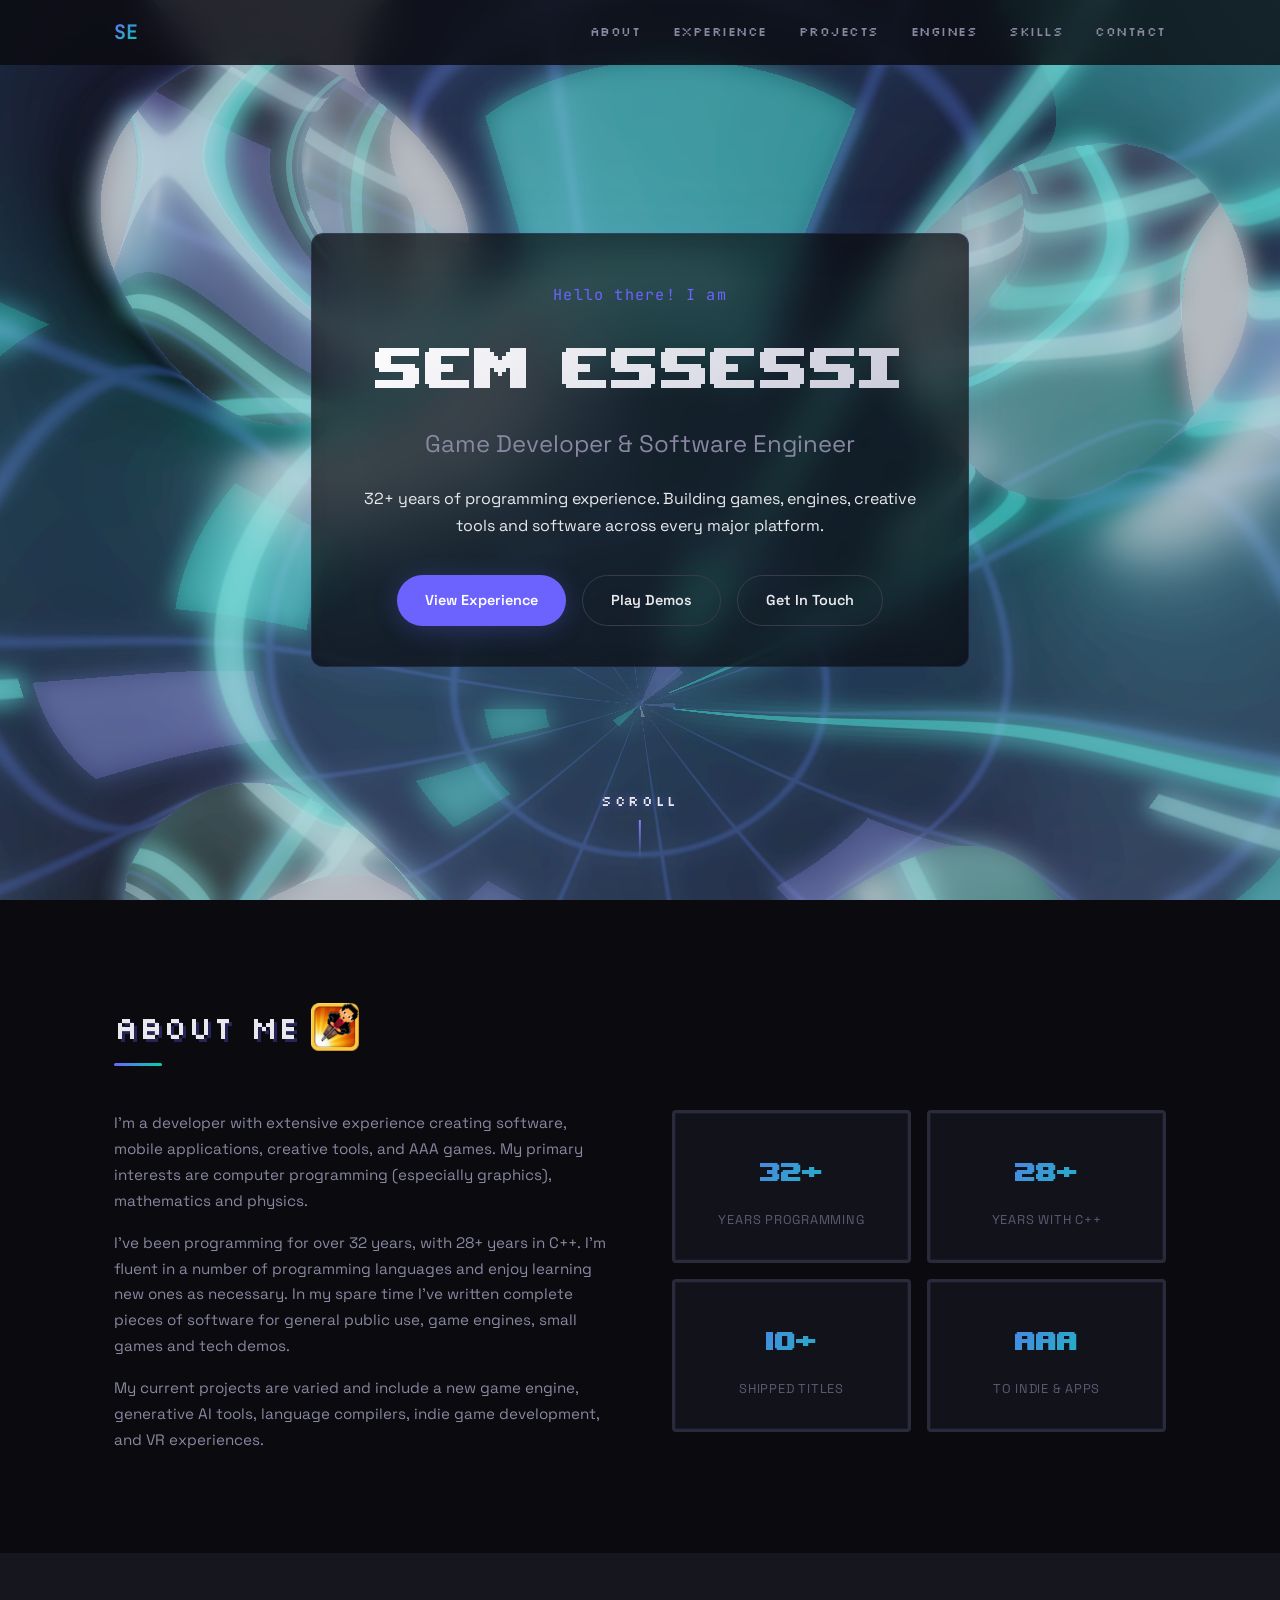
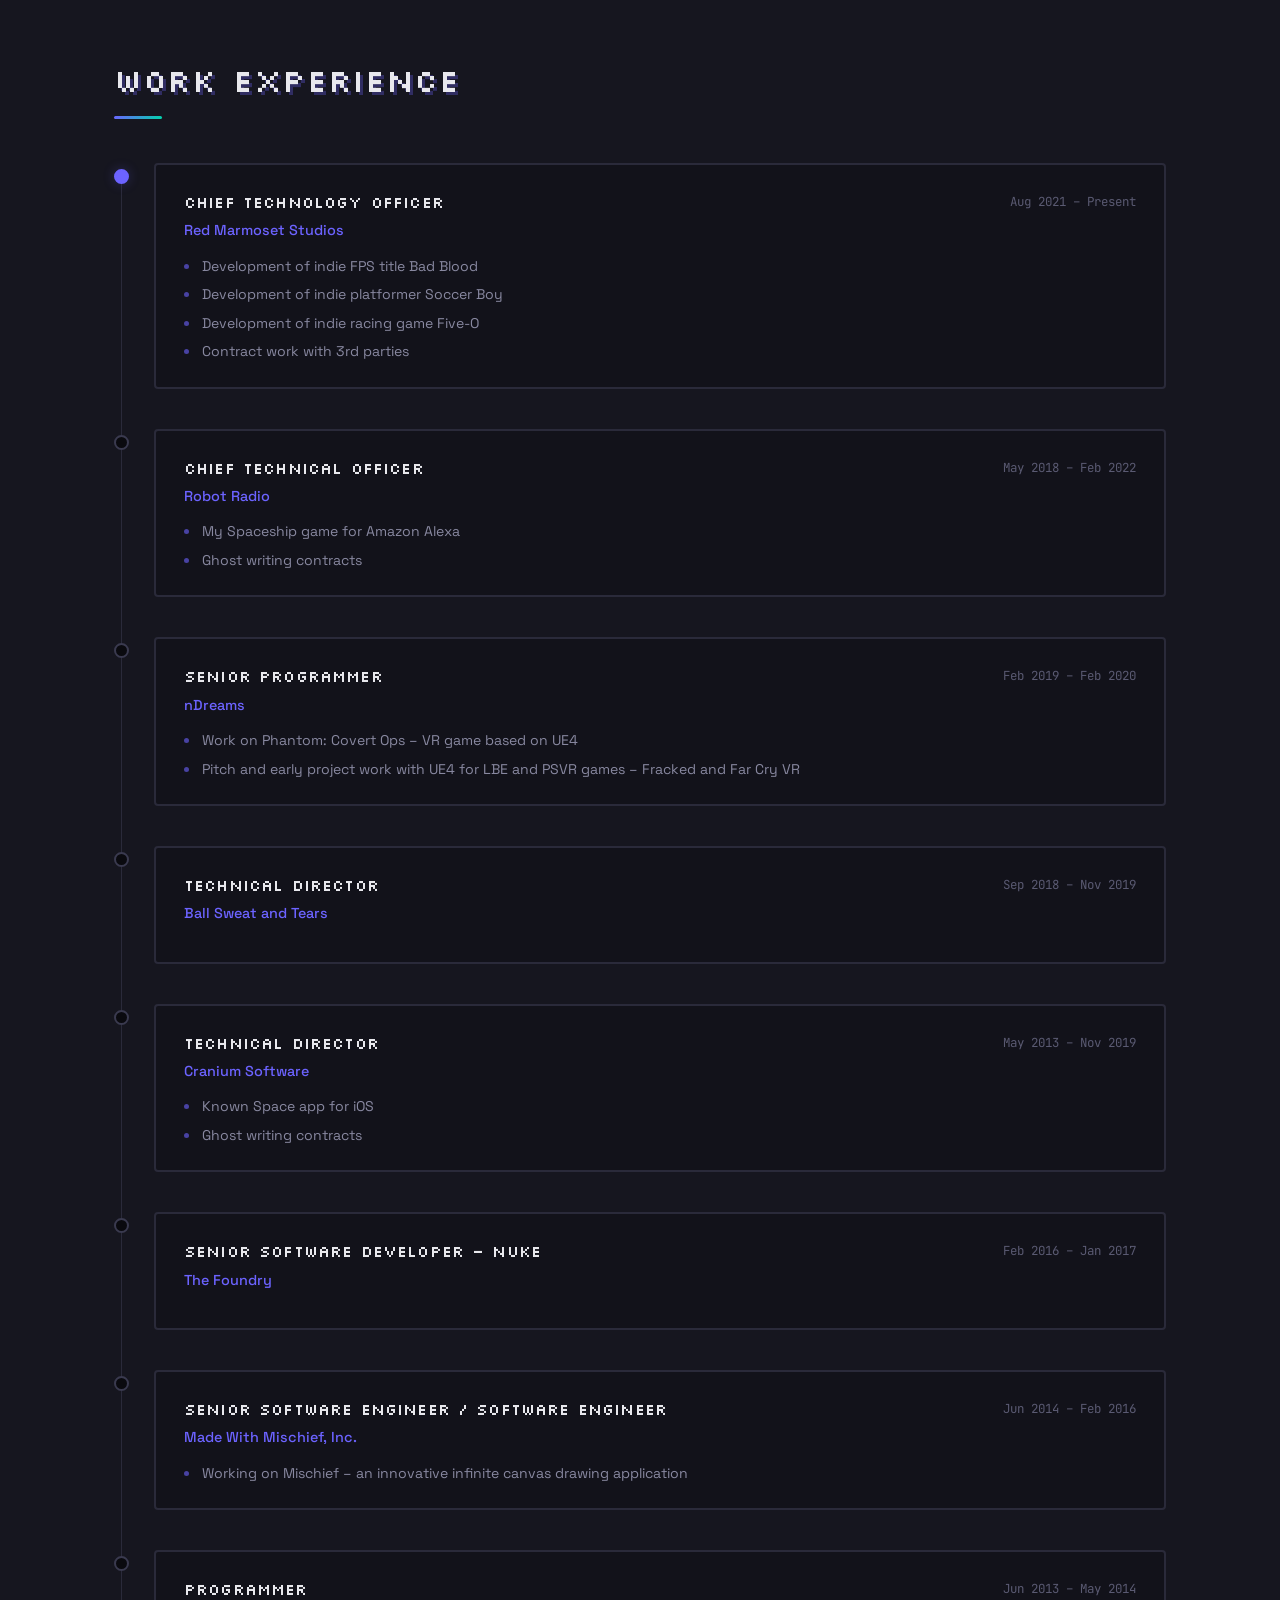
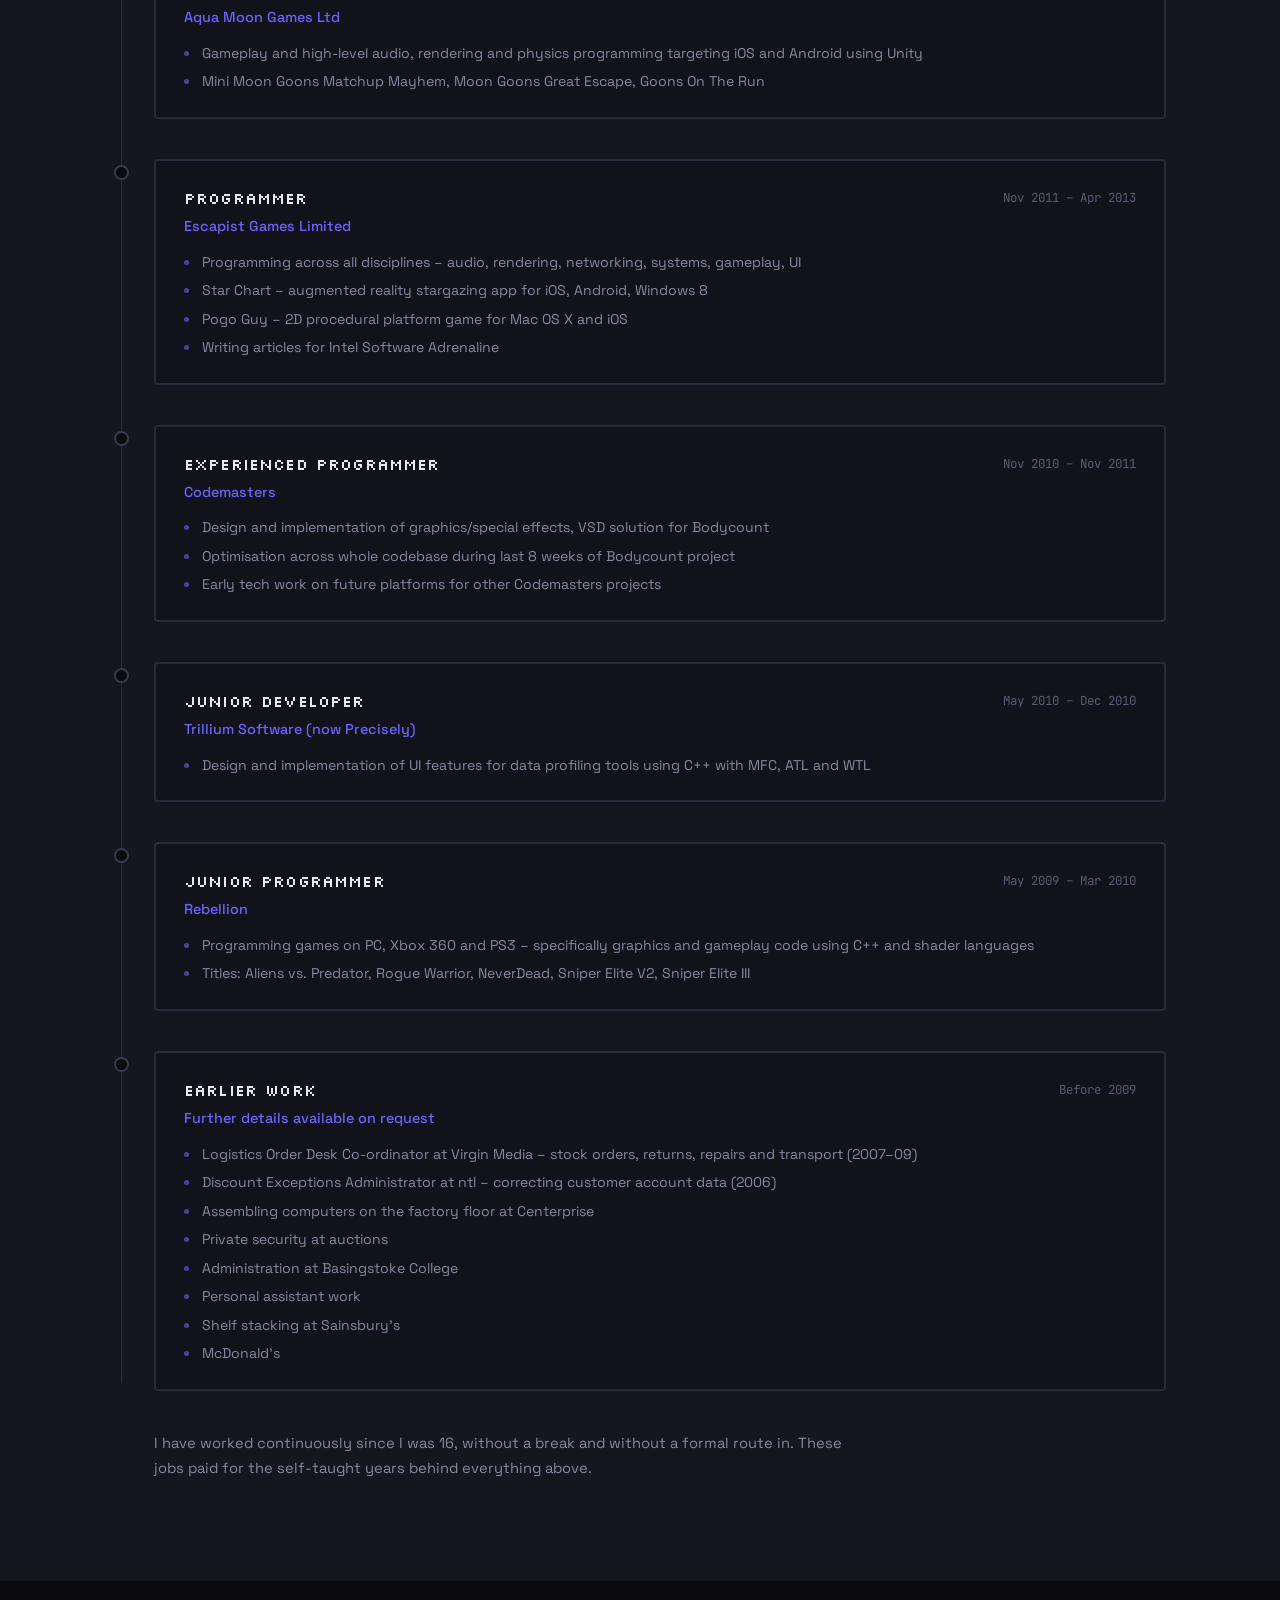
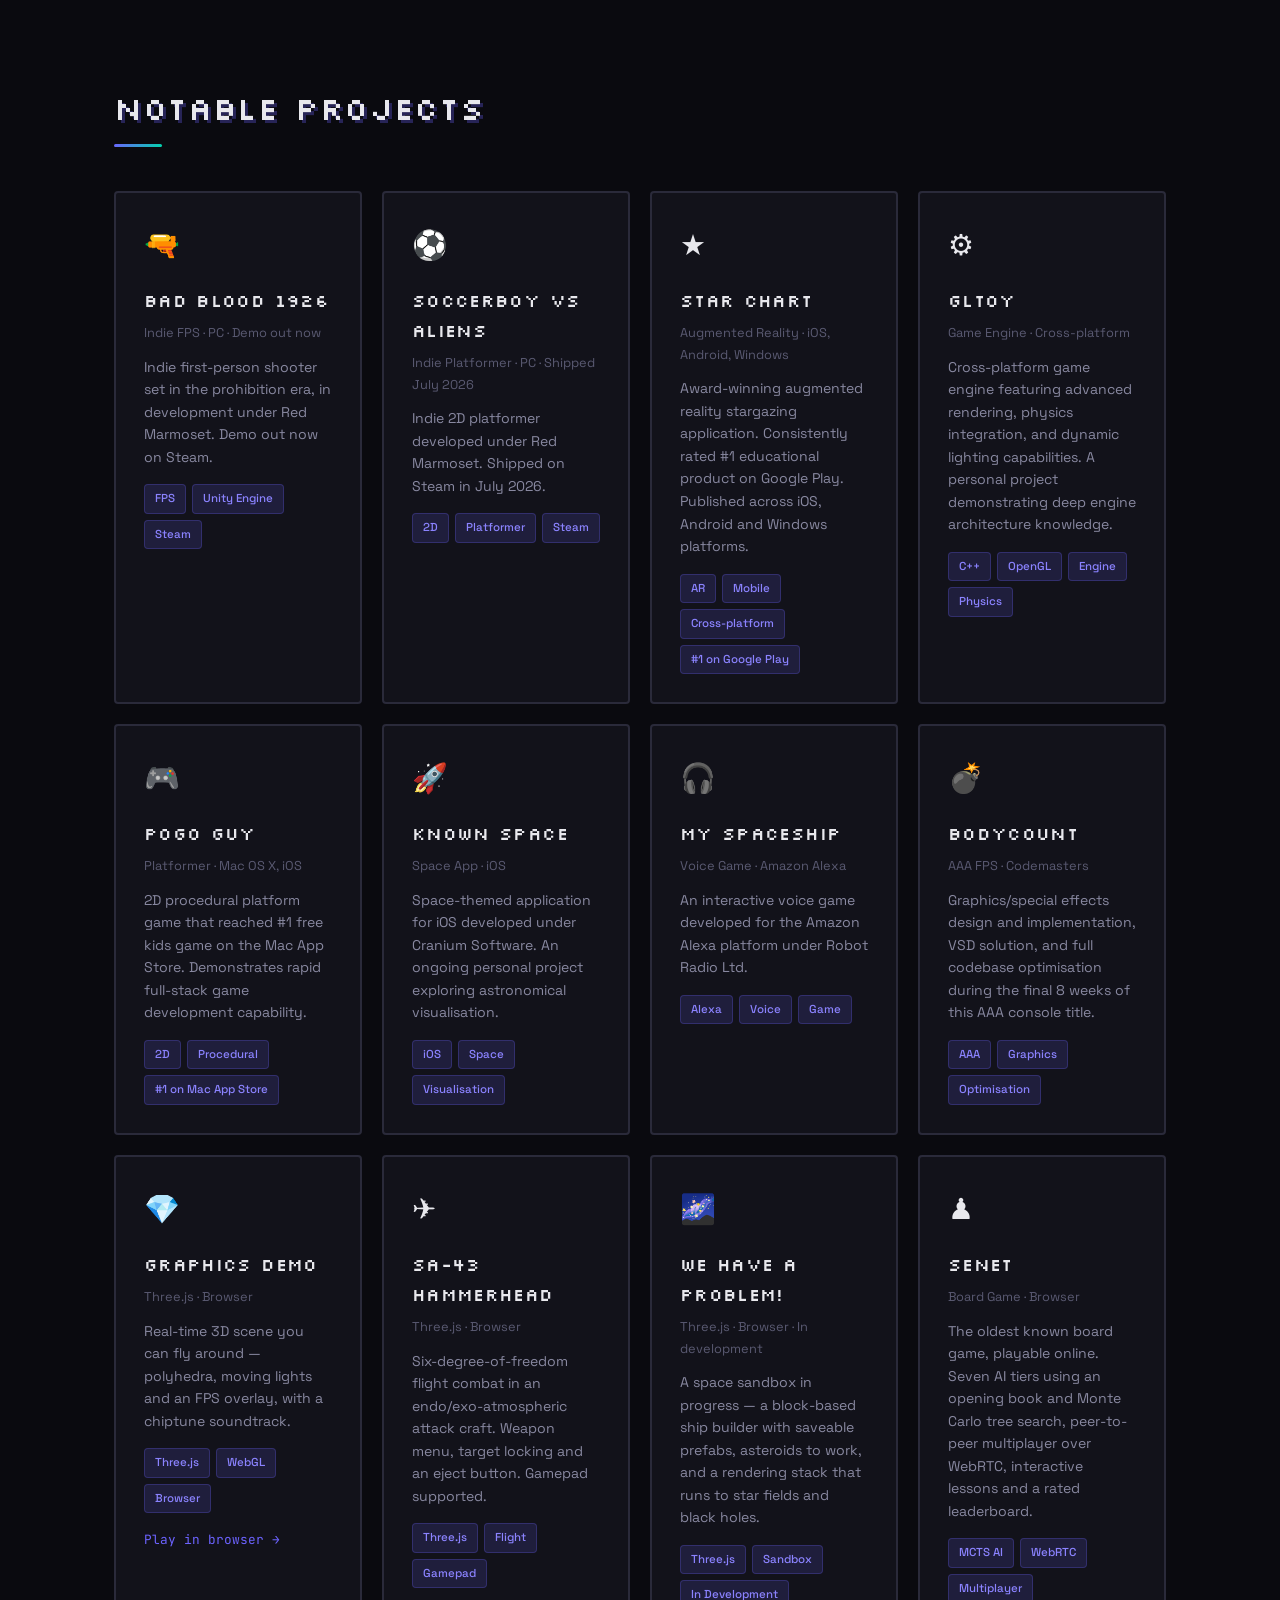
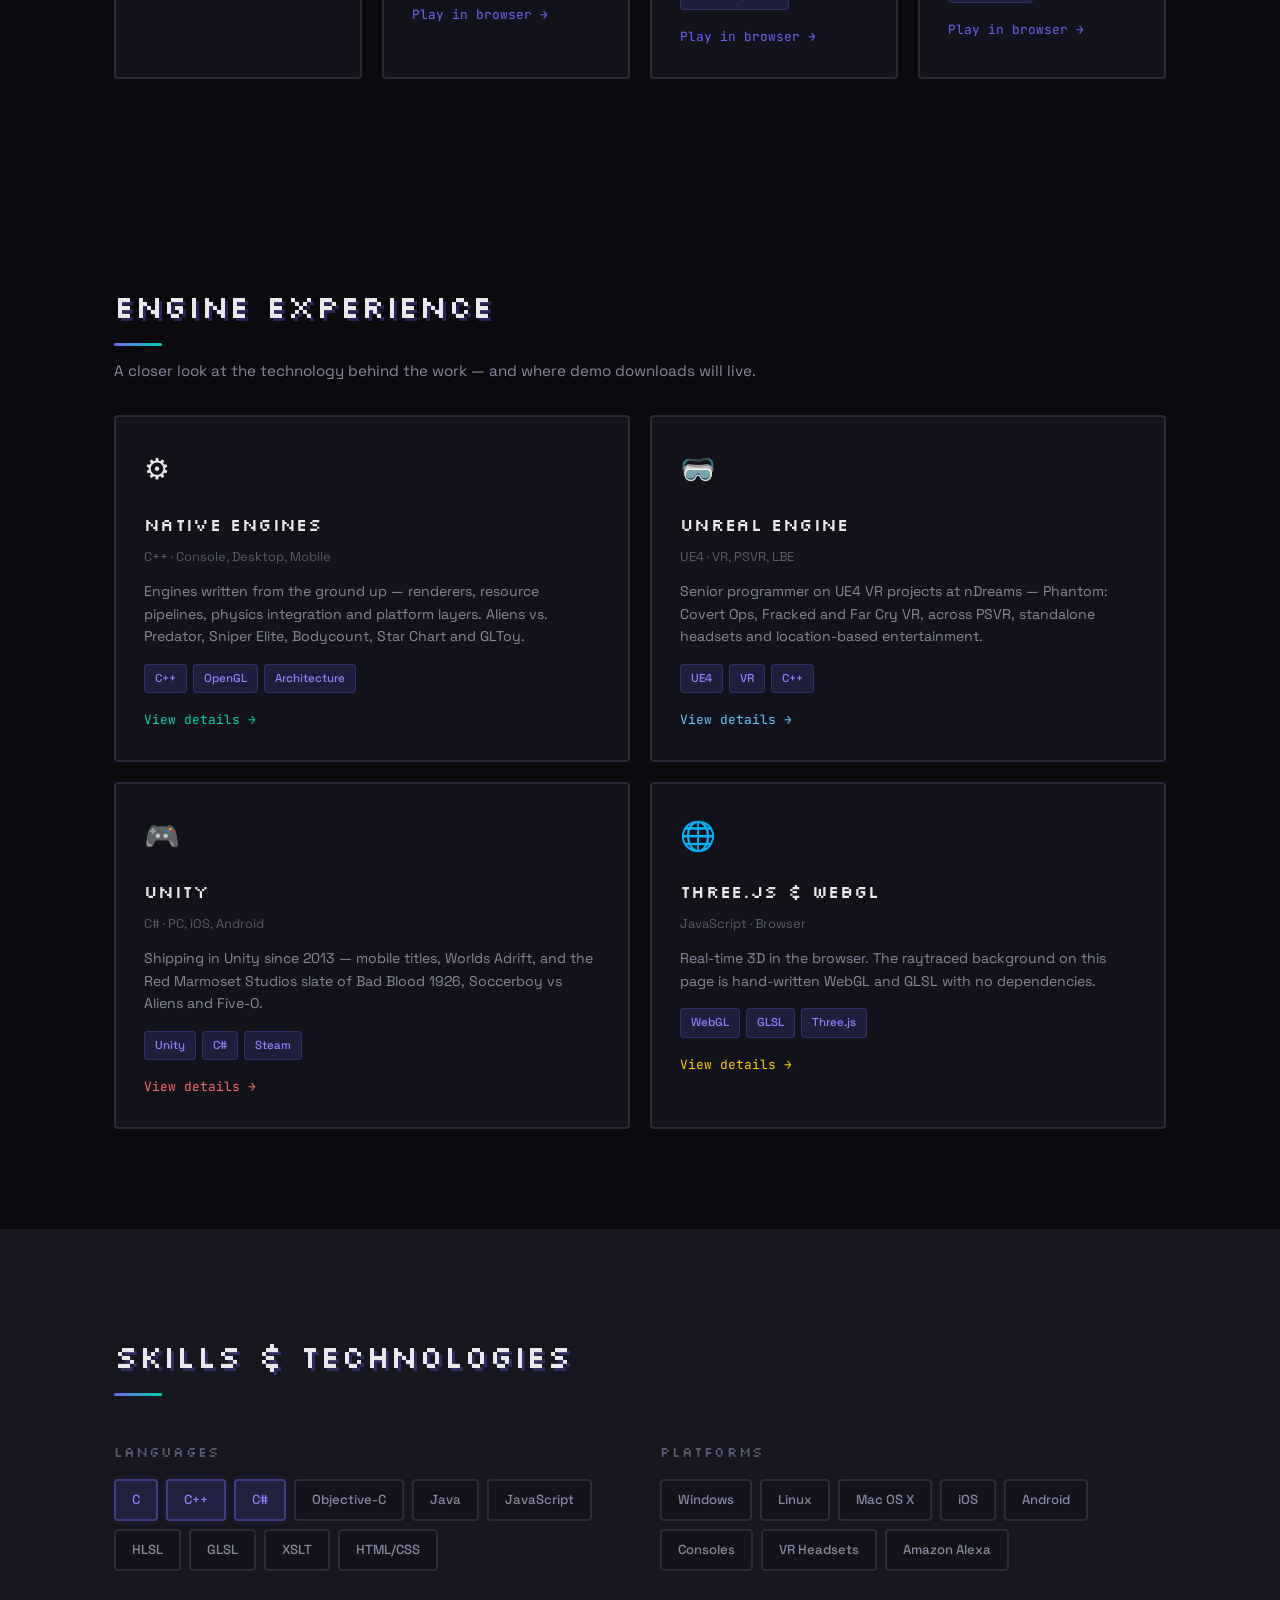
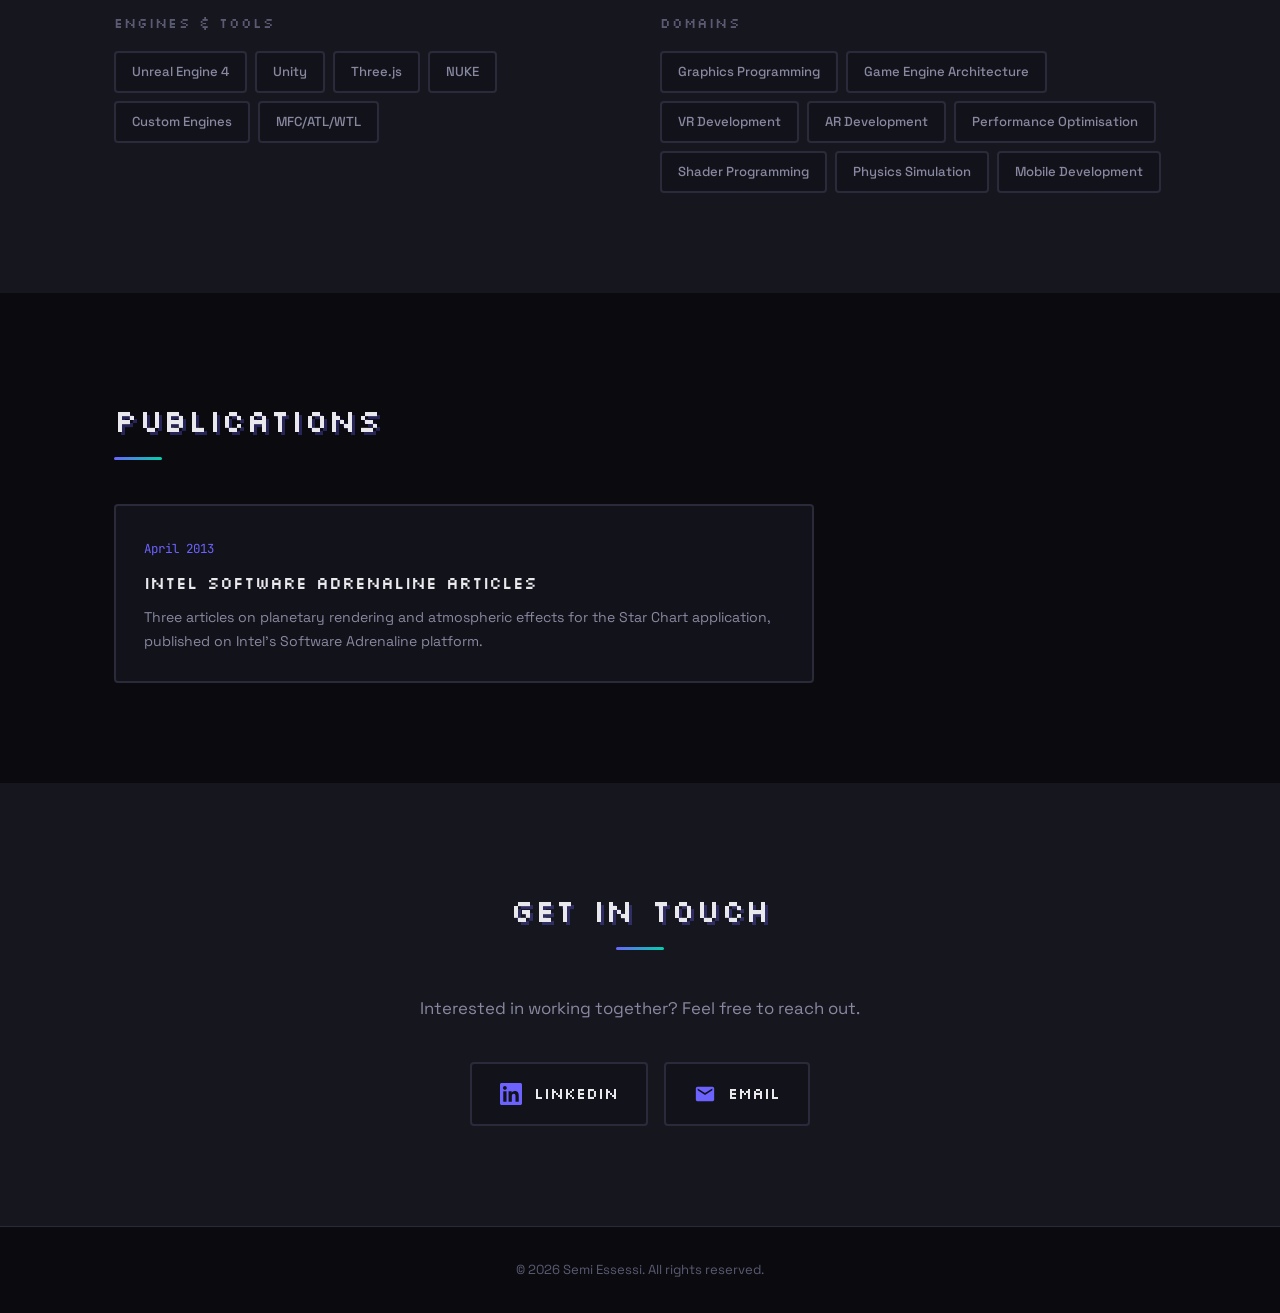
==== commit 1e1a4f95: "Make linked cards fully clickable, trim demo sections, update title statuses - Hoist the title link " ====
--- a/index.html
+++ b/index.html
@@ -318,25 +318,25 @@
       <h2 class="section-title">Notable Projects</h2>
       <div class="projects-grid">
 
-        <div class="project-card">
+        <a class="project-card" href="https://store.steampowered.com/app/1920190/BAD_BLOOD_1926/" target="_blank" rel="noopener">
           <div class="project-icon">&#128299;</div>
-          <h3><a href="https://store.steampowered.com/app/1920190/BAD_BLOOD_1926/" target="_blank" rel="noopener">Bad Blood 1926</a></h3>
-          <p class="project-meta">Indie FPS &middot; PC</p>
-          <p>Indie first-person shooter set in the prohibition era. Currently in development under Red Marmoset.</p>
+          <h3>Bad Blood 1926</h3>
+          <p class="project-meta">Indie FPS &middot; PC &middot; Demo out now</p>
+          <p>Indie first-person shooter set in the prohibition era, in development under Red Marmoset. Demo out now on Steam.</p>
           <div class="project-tags">
             <span>FPS</span><span>Unity Engine</span><span>Steam</span>
           </div>
-        </div>
-
-        <div class="project-card">
+        </a>
+
+        <a class="project-card" href="https://store.steampowered.com/app/4381770/Soccerboy_vs_Aliens_Demo/" target="_blank" rel="noopener">
           <div class="project-icon">&#9917;</div>
-          <h3><a href="https://store.steampowered.com/app/4381770/Soccerboy_vs_Aliens_Demo/" target="_blank" rel="noopener">Soccerboy vs Aliens</a></h3>
-          <p class="project-meta">Indie Platformer &middot; PC</p>
-          <p>Indie 2D platformer developed under Red Marmoset. Demo available on Steam.</p>
+          <h3>Soccerboy vs Aliens</h3>
+          <p class="project-meta">Indie Platformer &middot; PC &middot; Shipped July 2026</p>
+          <p>Indie 2D platformer developed under Red Marmoset. Shipped on Steam in July 2026.</p>
           <div class="project-tags">
             <span>2D</span><span>Platformer</span><span>Steam</span>
           </div>
-        </div>
+        </a>
 
         <div class="project-card">
           <div class="project-icon">&#9733;</div>
@@ -398,49 +398,49 @@
           </div>
         </div>
 
-        <div class="project-card" id="demos">
+        <a class="project-card" id="demos" href="https://d1.redmarmosetstudios.com" target="_blank" rel="noopener">
           <div class="project-icon">&#128142;</div>
-          <h3><a href="https://d1.redmarmosetstudios.com" target="_blank" rel="noopener">Graphics Demo</a></h3>
+          <h3>Graphics Demo</h3>
           <p class="project-meta">Three.js &middot; Browser</p>
           <p>Real-time 3D scene you can fly around &mdash; polyhedra, moving lights and an FPS overlay, with a chiptune soundtrack.</p>
           <div class="project-tags">
             <span>Three.js</span><span>WebGL</span><span>Browser</span>
           </div>
           <span class="project-cta">Play in browser &rarr;</span>
-        </div>
-
-        <div class="project-card">
+        </a>
+
+        <a class="project-card" href="https://d2.redmarmosetstudios.com" target="_blank" rel="noopener">
           <div class="project-icon">&#9992;</div>
-          <h3><a href="https://d2.redmarmosetstudios.com" target="_blank" rel="noopener">SA-43 Hammerhead</a></h3>
+          <h3>SA-43 Hammerhead</h3>
           <p class="project-meta">Three.js &middot; Browser</p>
           <p>Six-degree-of-freedom flight combat in an endo/exo-atmospheric attack craft. Weapon menu, target locking and an eject button. Gamepad supported.</p>
           <div class="project-tags">
             <span>Three.js</span><span>Flight</span><span>Gamepad</span>
           </div>
           <span class="project-cta">Play in browser &rarr;</span>
-        </div>
-
-        <div class="project-card">
+        </a>
+
+        <a class="project-card" href="https://sdd.redmarmosetstudios.com" target="_blank" rel="noopener">
           <div class="project-icon">&#127756;</div>
-          <h3><a href="https://sdd.redmarmosetstudios.com" target="_blank" rel="noopener">We Have A Problem!</a></h3>
+          <h3>We Have A Problem!</h3>
           <p class="project-meta">Three.js &middot; Browser &middot; In development</p>
           <p>A space sandbox in progress &mdash; a block-based ship builder with saveable prefabs, asteroids to work, and a rendering stack that runs to star fields and black holes.</p>
           <div class="project-tags">
             <span>Three.js</span><span>Sandbox</span><span>In Development</span>
           </div>
           <span class="project-cta">Play in browser &rarr;</span>
-        </div>
-
-        <div class="project-card">
+        </a>
+
+        <a class="project-card" href="https://senet.redmarmosetstudios.com" target="_blank" rel="noopener">
           <div class="project-icon">&#9823;</div>
-          <h3><a href="https://senet.redmarmosetstudios.com" target="_blank" rel="noopener">Senet</a></h3>
+          <h3>Senet</h3>
           <p class="project-meta">Board Game &middot; Browser</p>
           <p>The oldest known board game, playable online. Seven AI tiers using an opening book and Monte Carlo tree search, peer-to-peer multiplayer over WebRTC, interactive lessons and a rated leaderboard.</p>
           <div class="project-tags">
             <span>MCTS AI</span><span>WebRTC</span><span>Multiplayer</span>
           </div>
           <span class="project-cta">Play in browser &rarr;</span>
-        </div>
+        </a>
 
       </div>
     </div>
--- a/style.css
+++ b/style.css
@@ -633,16 +633,11 @@
   font-weight: 400;
   margin-bottom: 6px;
   letter-spacing: 0.02em;
-}
-
-.project-card h3 a {
-  color: inherit;
-  text-decoration: none;
   transition: color var(--transition);
 }
 
-.project-card h3 a:hover {
-  color: var(--accent);
+a.project-card:hover h3 {
+  color: var(--page-accent, var(--accent));
 }
 
 .project-meta {
@@ -1279,9 +1274,10 @@
   font-weight: 400;
   letter-spacing: 0.02em;
   margin: 6px 0 4px;
-}
-
-.credit-card h3 a:hover {
+  transition: color var(--transition);
+}
+
+a.credit-card:hover h3 {
   color: var(--page-accent, var(--accent));
 }
 
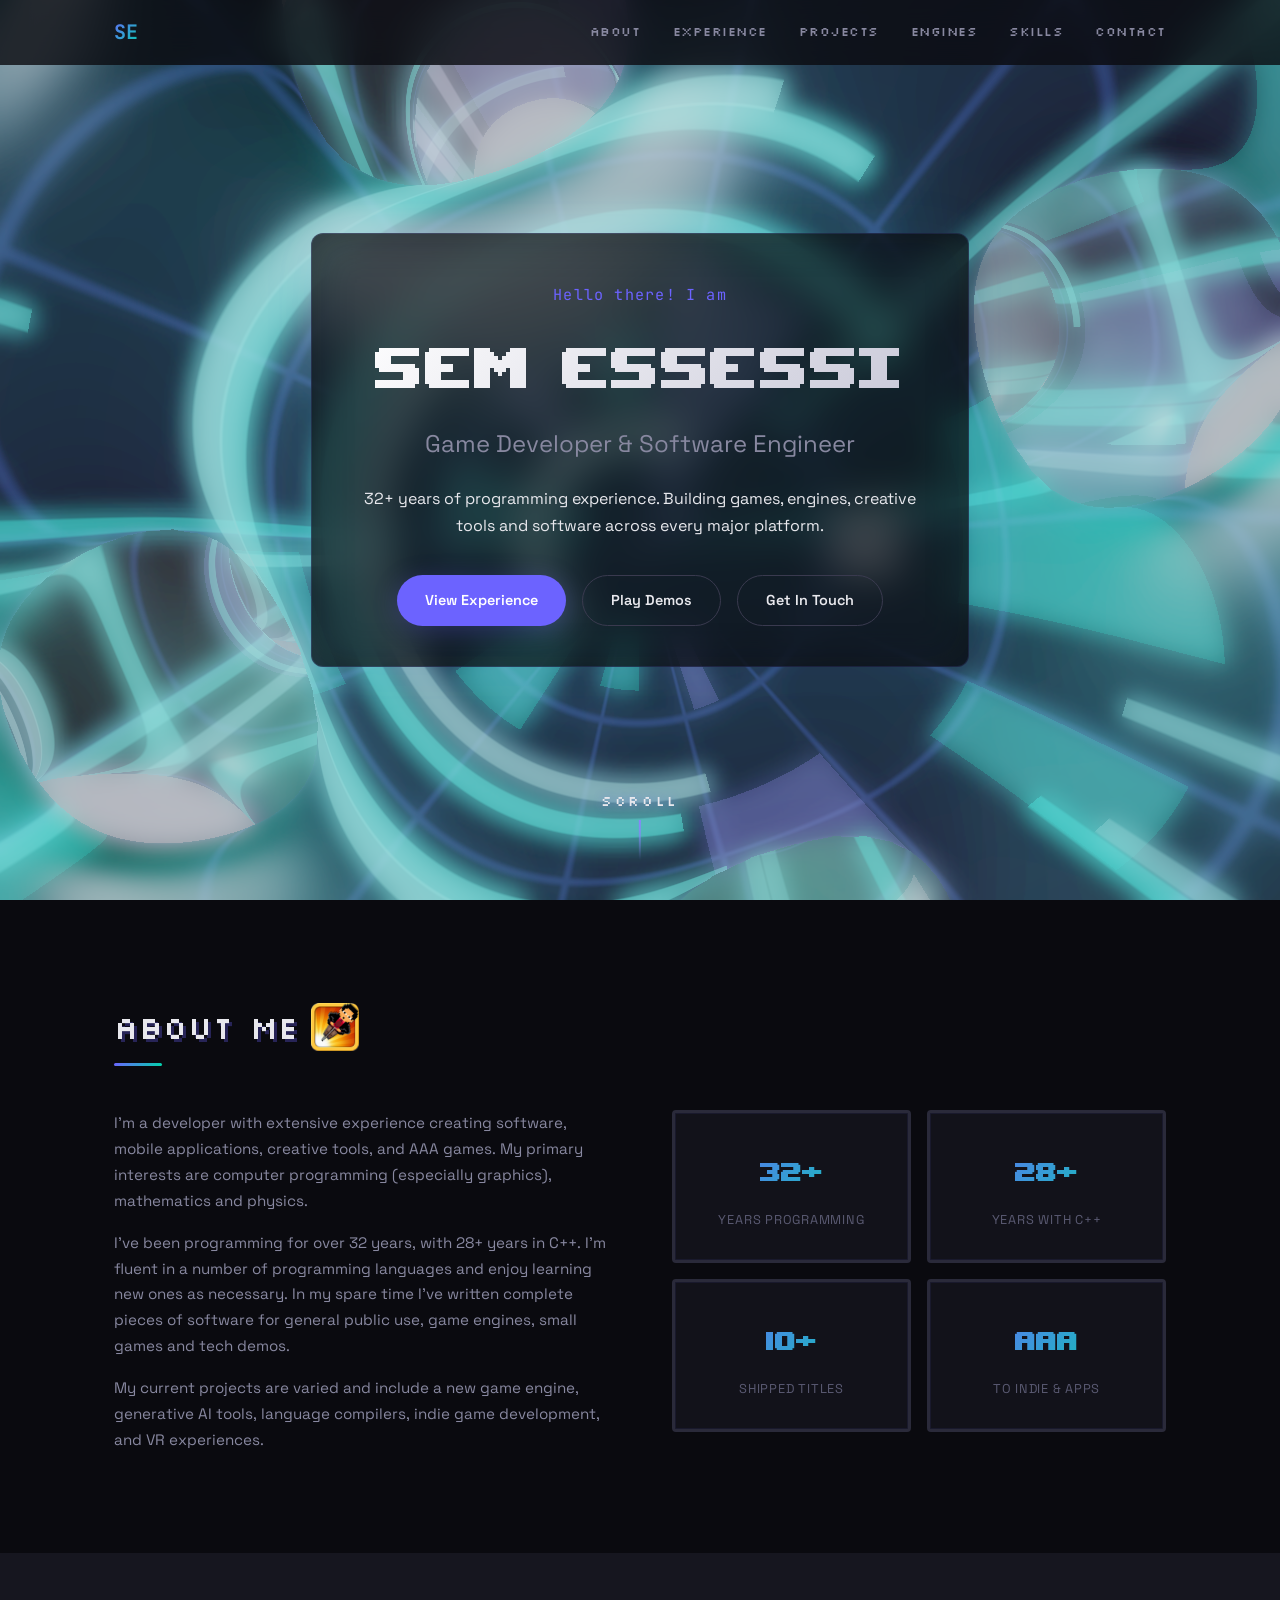
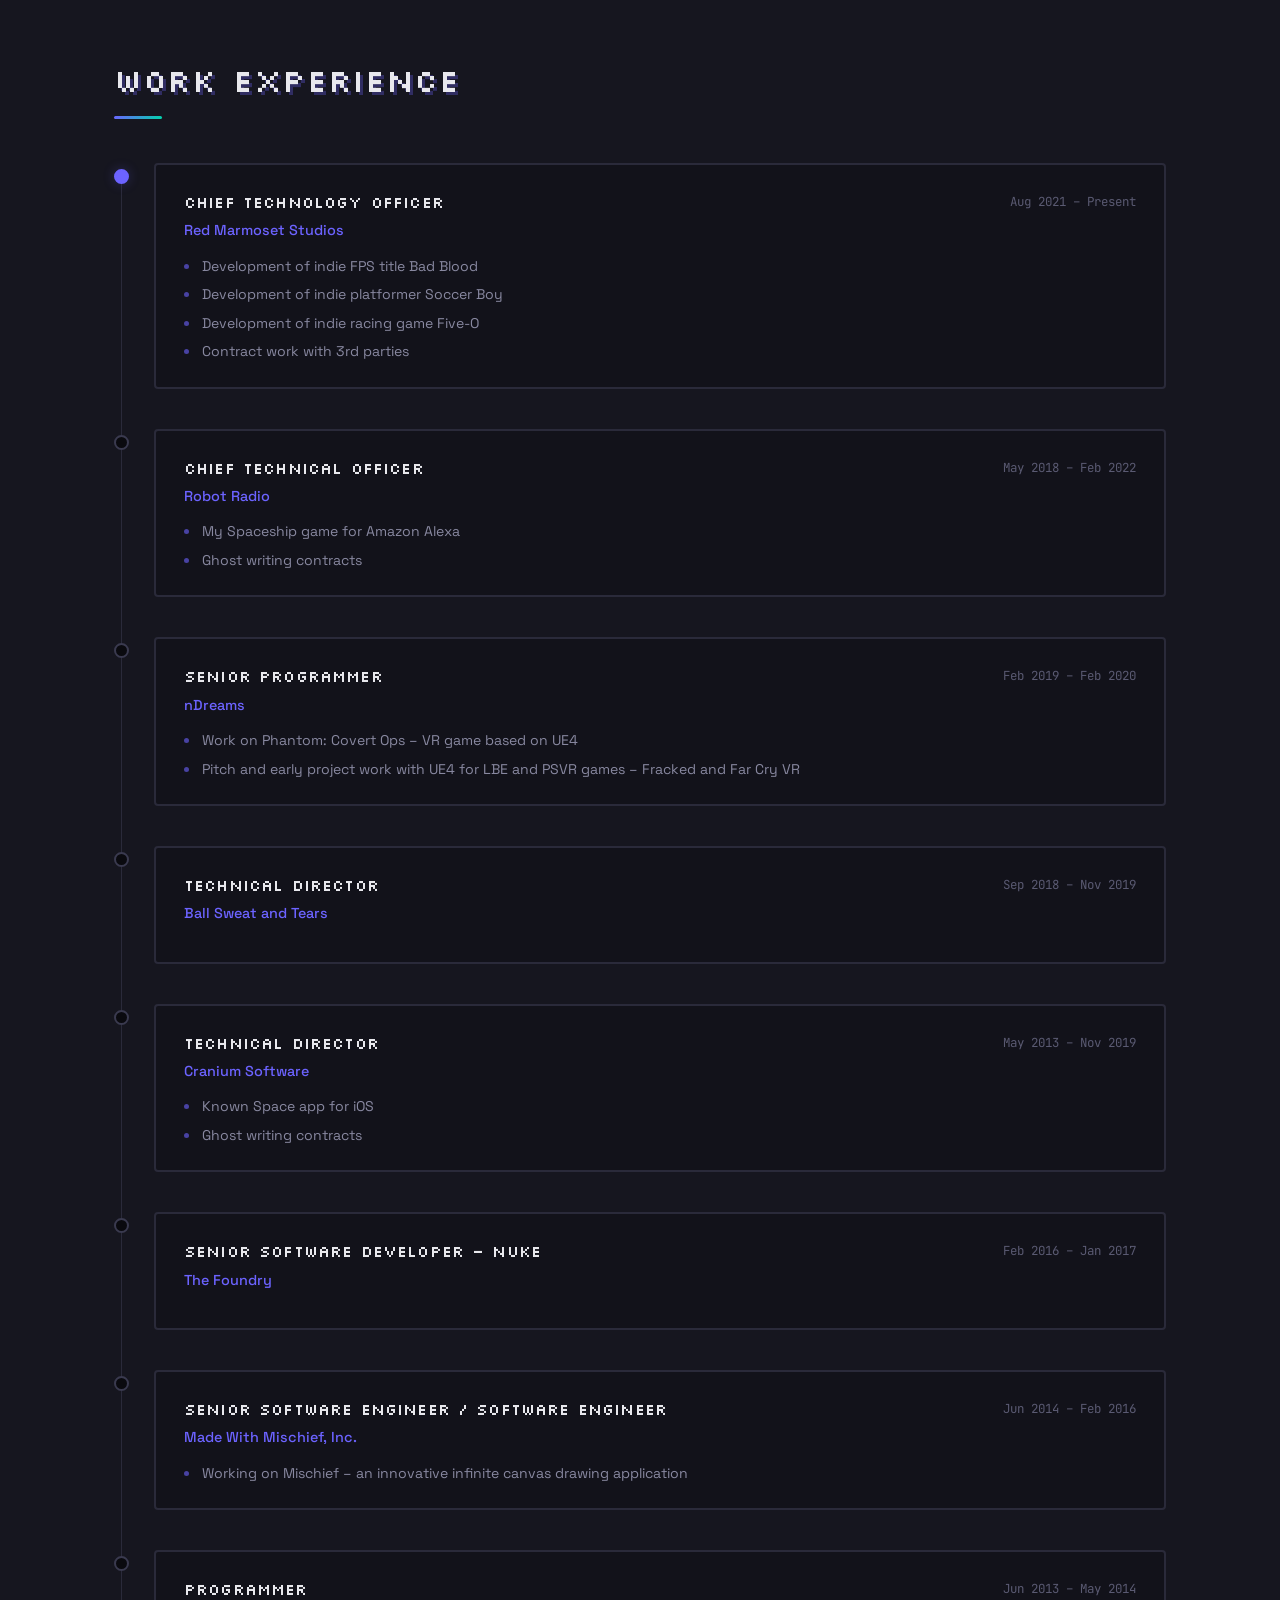
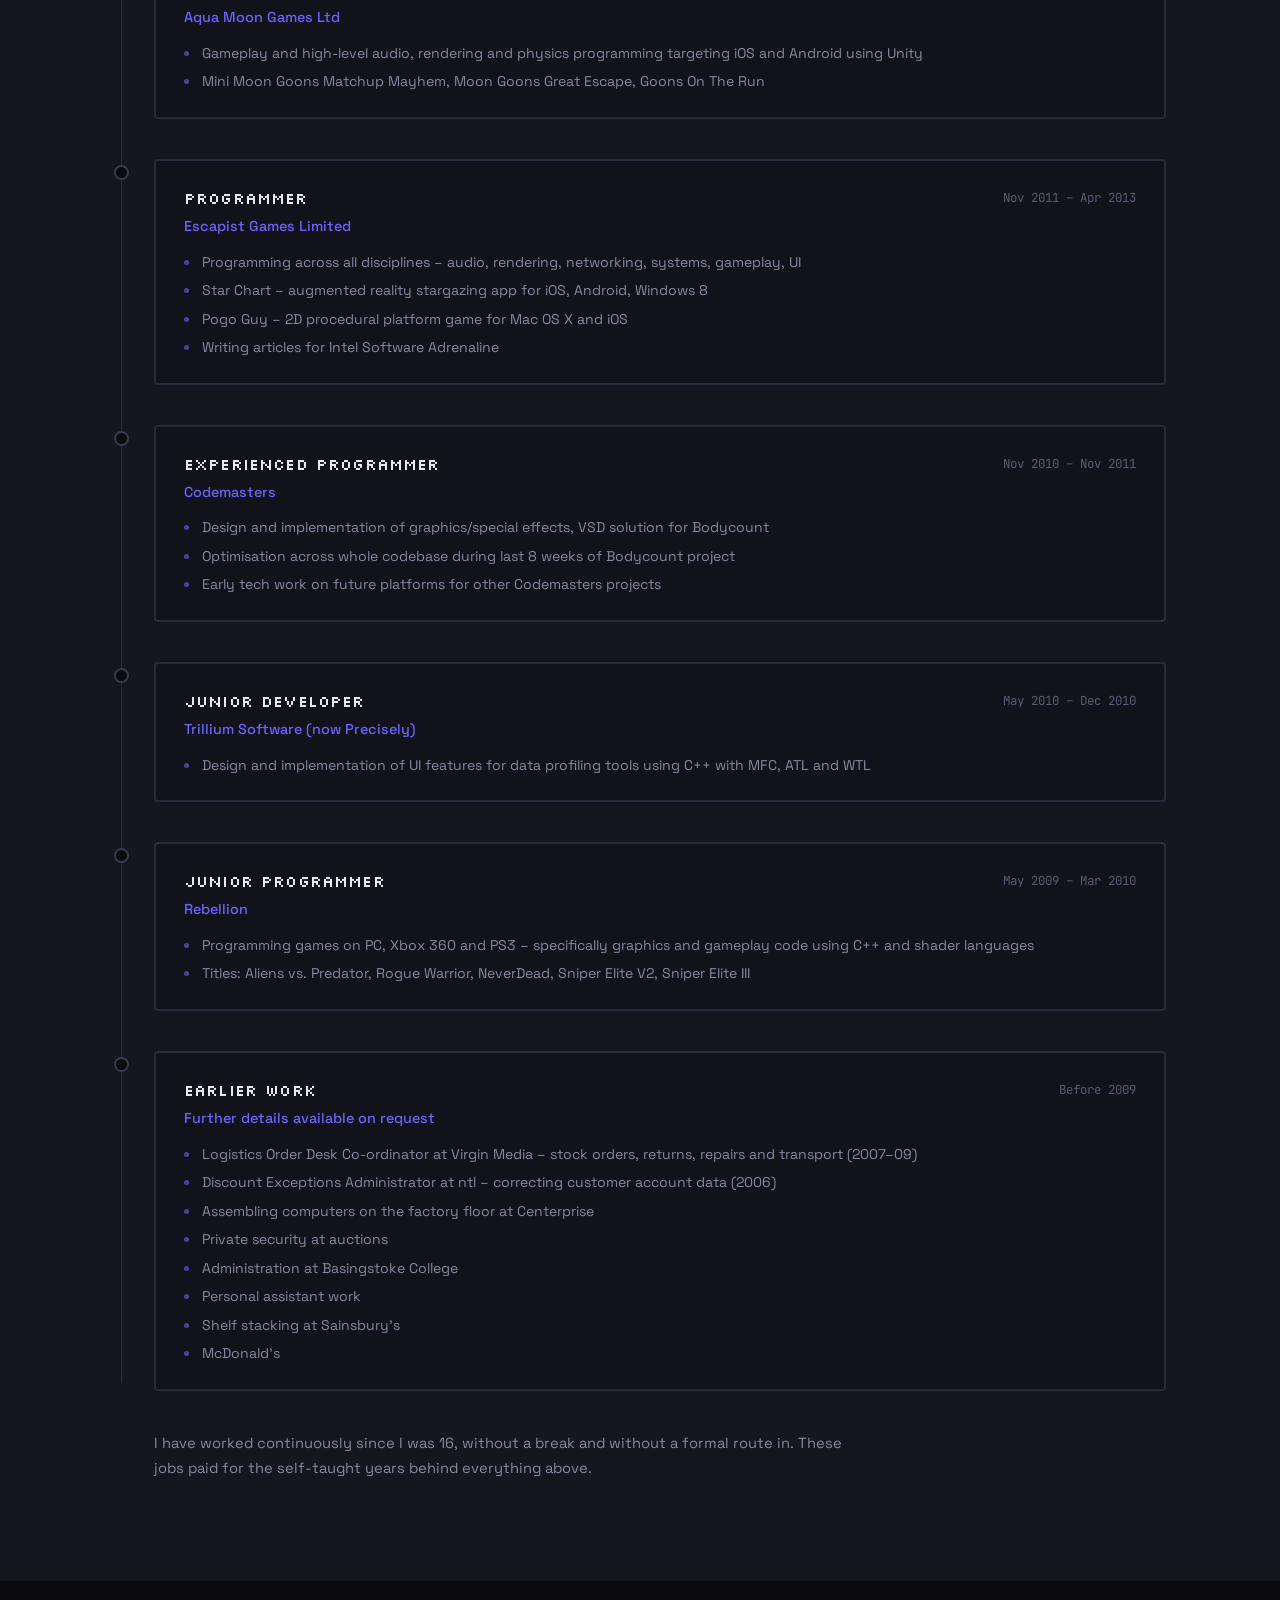
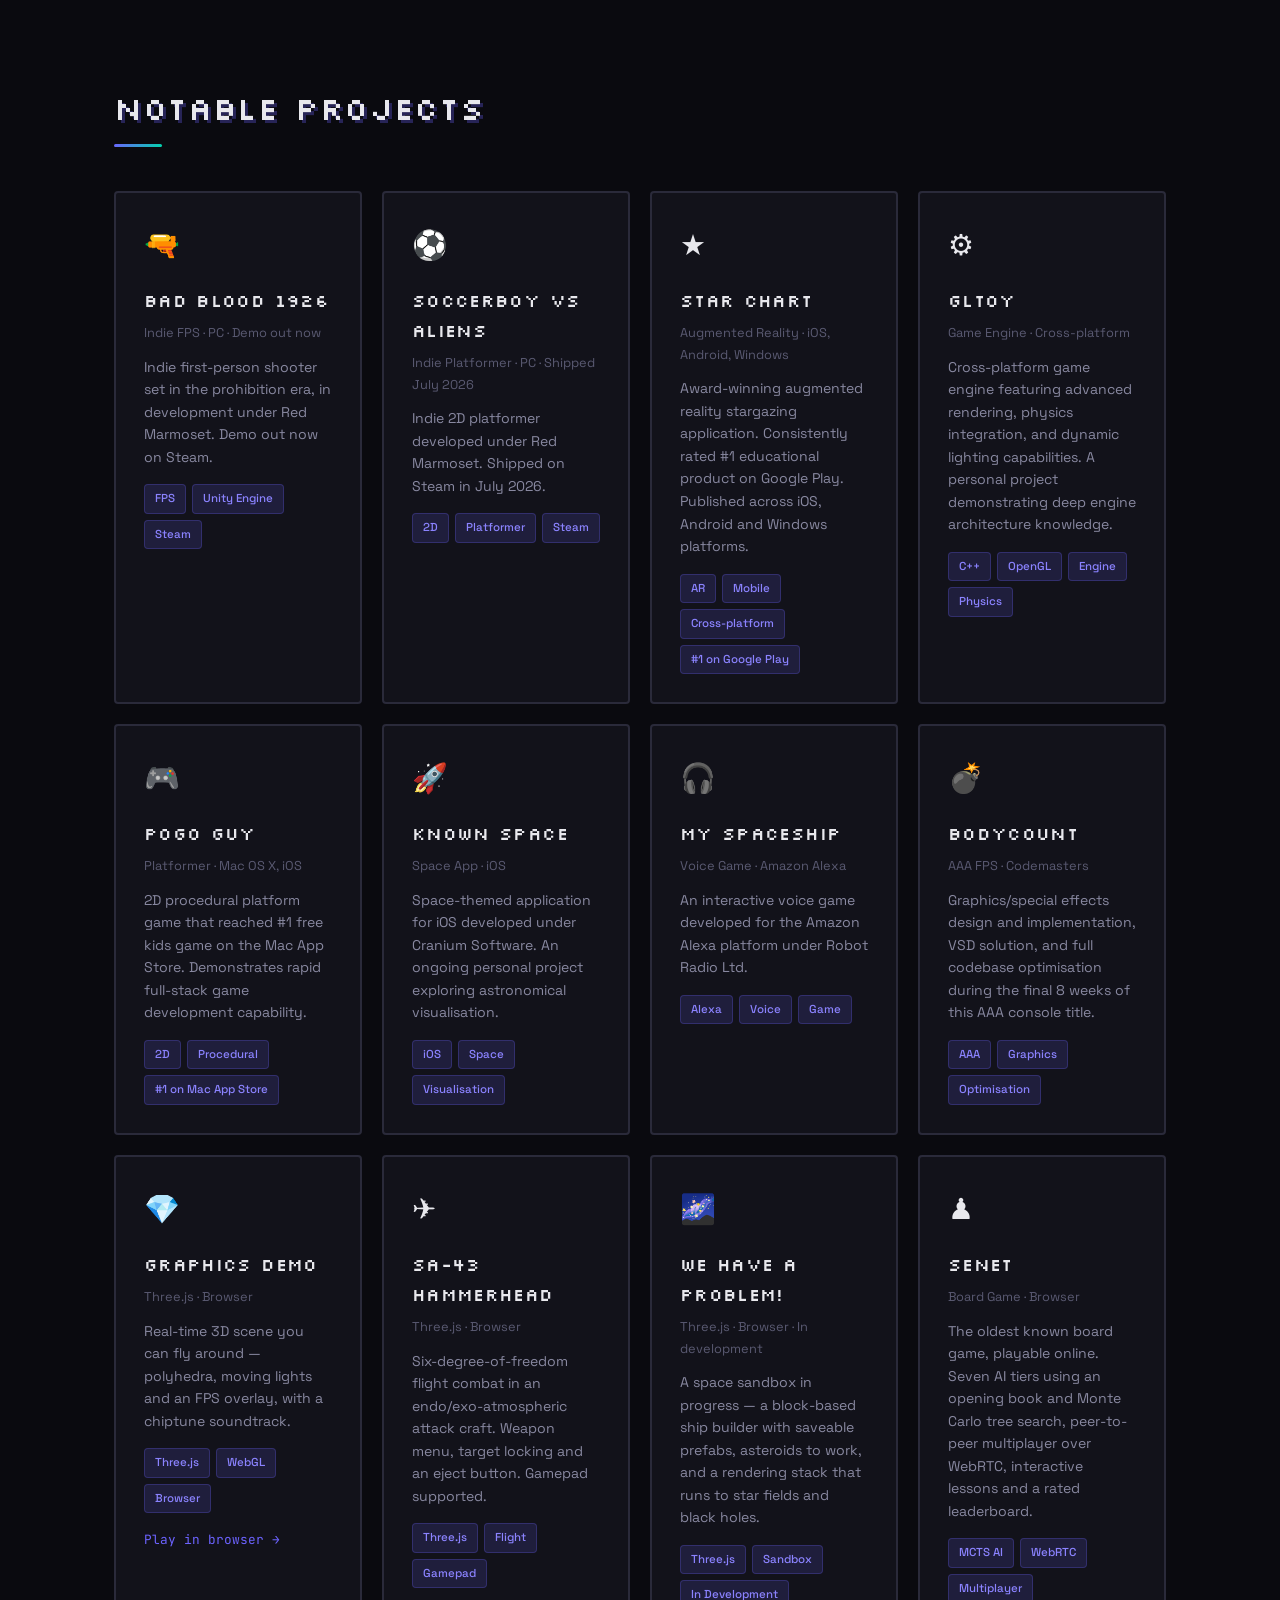
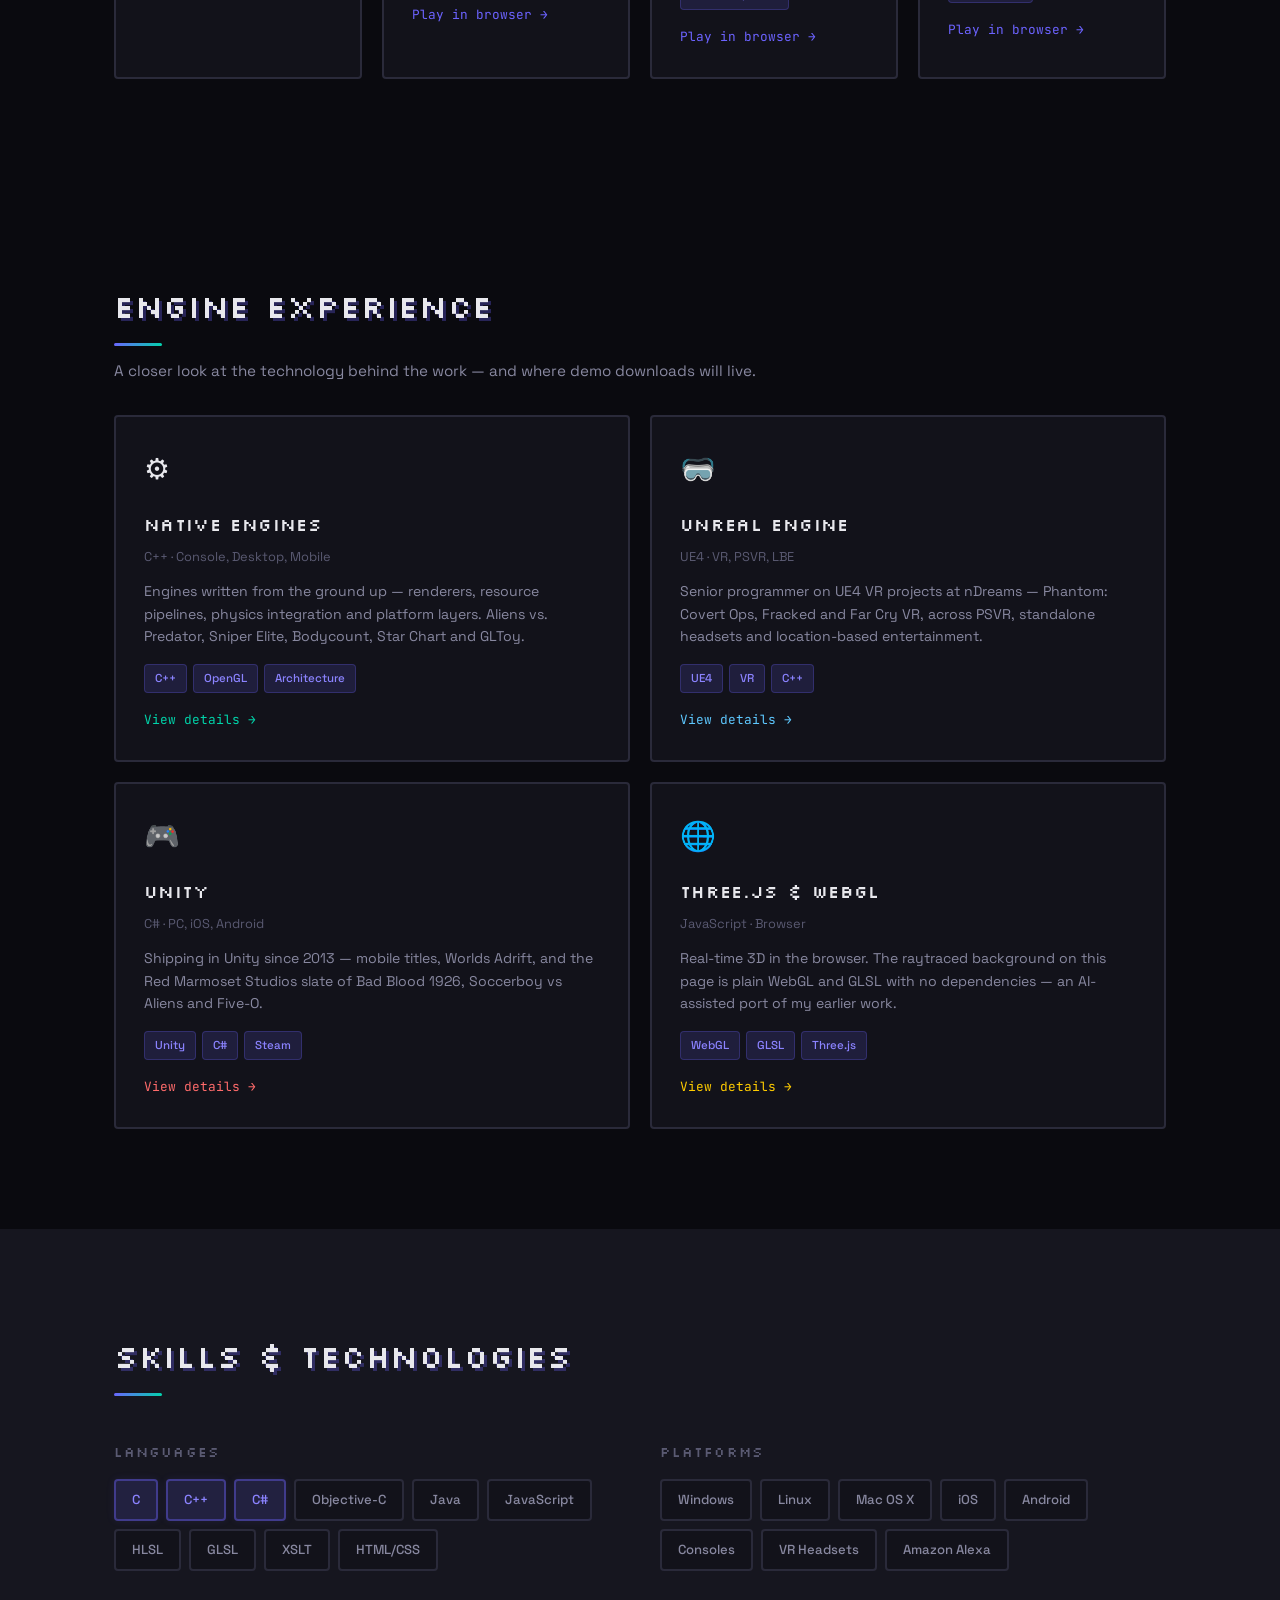
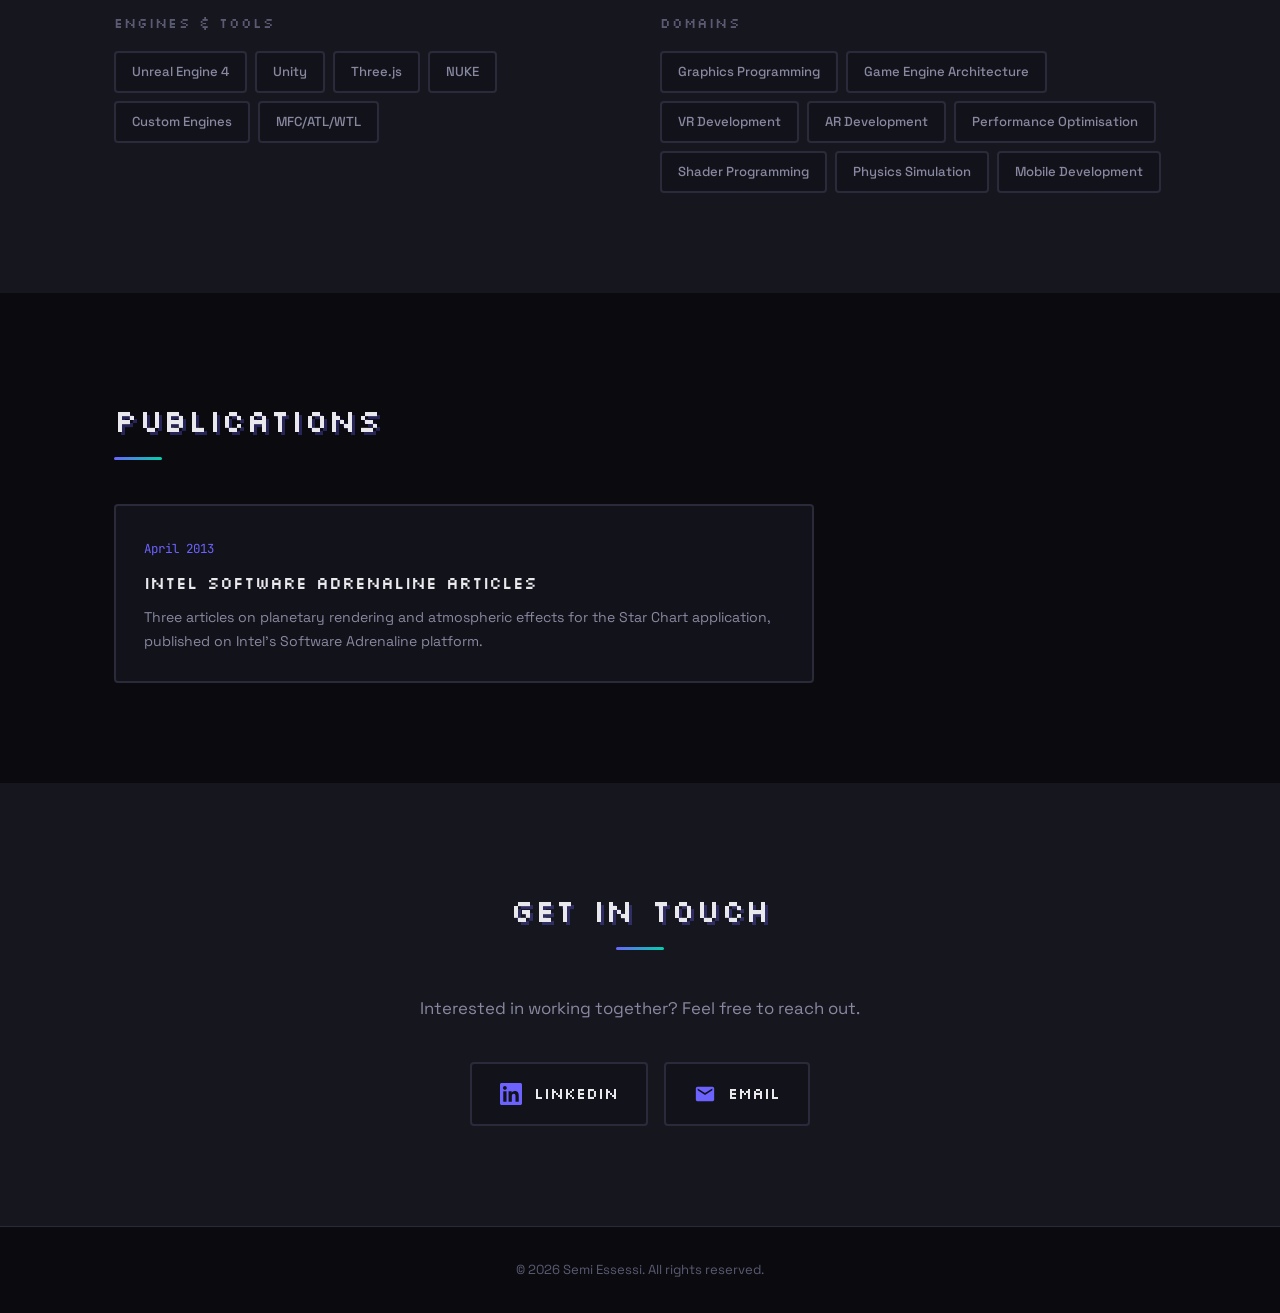
==== commit 3049b54b: "Describe the page background honestly on the Three.js and CV pages The shader running behind the her" ====
--- a/index.html
+++ b/index.html
@@ -489,7 +489,7 @@
           <div class="project-icon">&#127760;</div>
           <h3>Three.js &amp; WebGL</h3>
           <p class="project-meta">JavaScript &middot; Browser</p>
-          <p>Real-time 3D in the browser. The raytraced background on this page is hand-written WebGL and GLSL with no dependencies.</p>
+          <p>Real-time 3D in the browser. The raytraced background on this page is plain WebGL and GLSL with no dependencies &mdash; an AI-assisted port of my earlier work.</p>
           <div class="project-tags">
             <span>WebGL</span><span>GLSL</span><span>Three.js</span>
           </div>
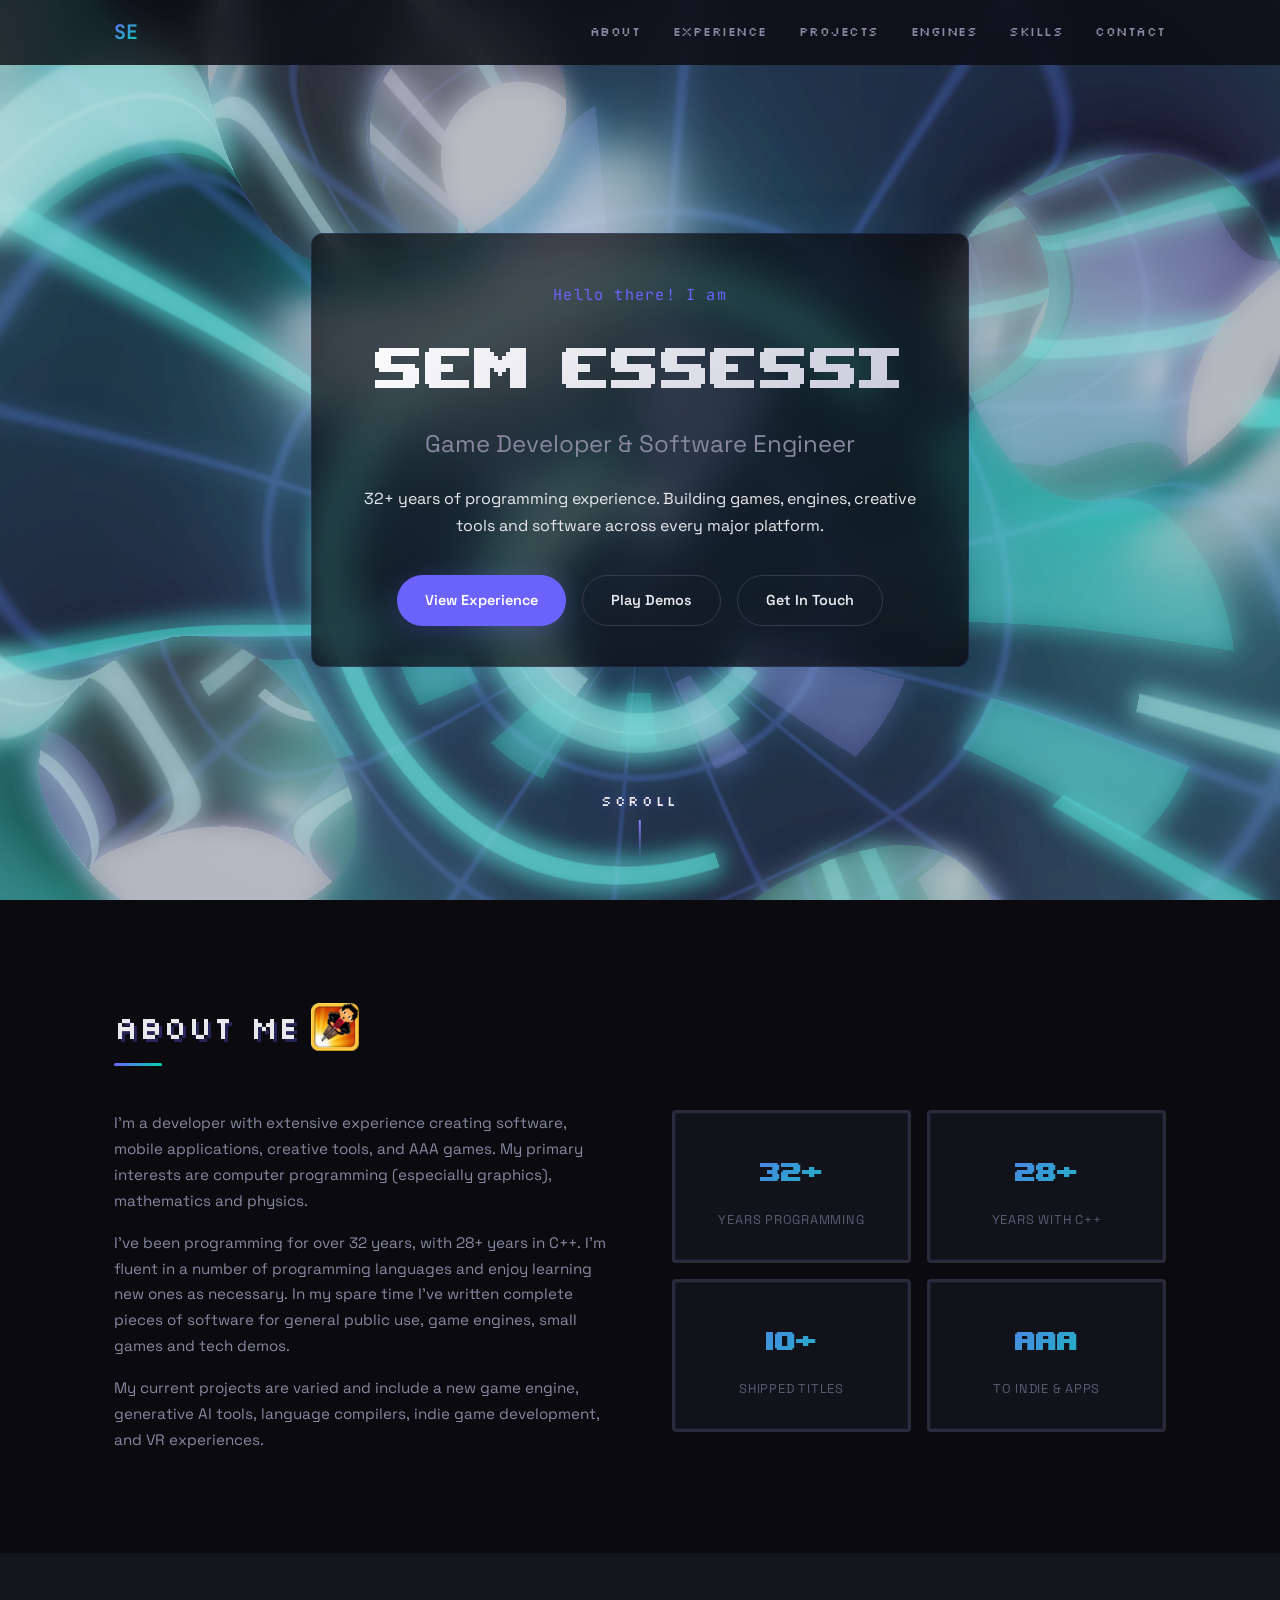
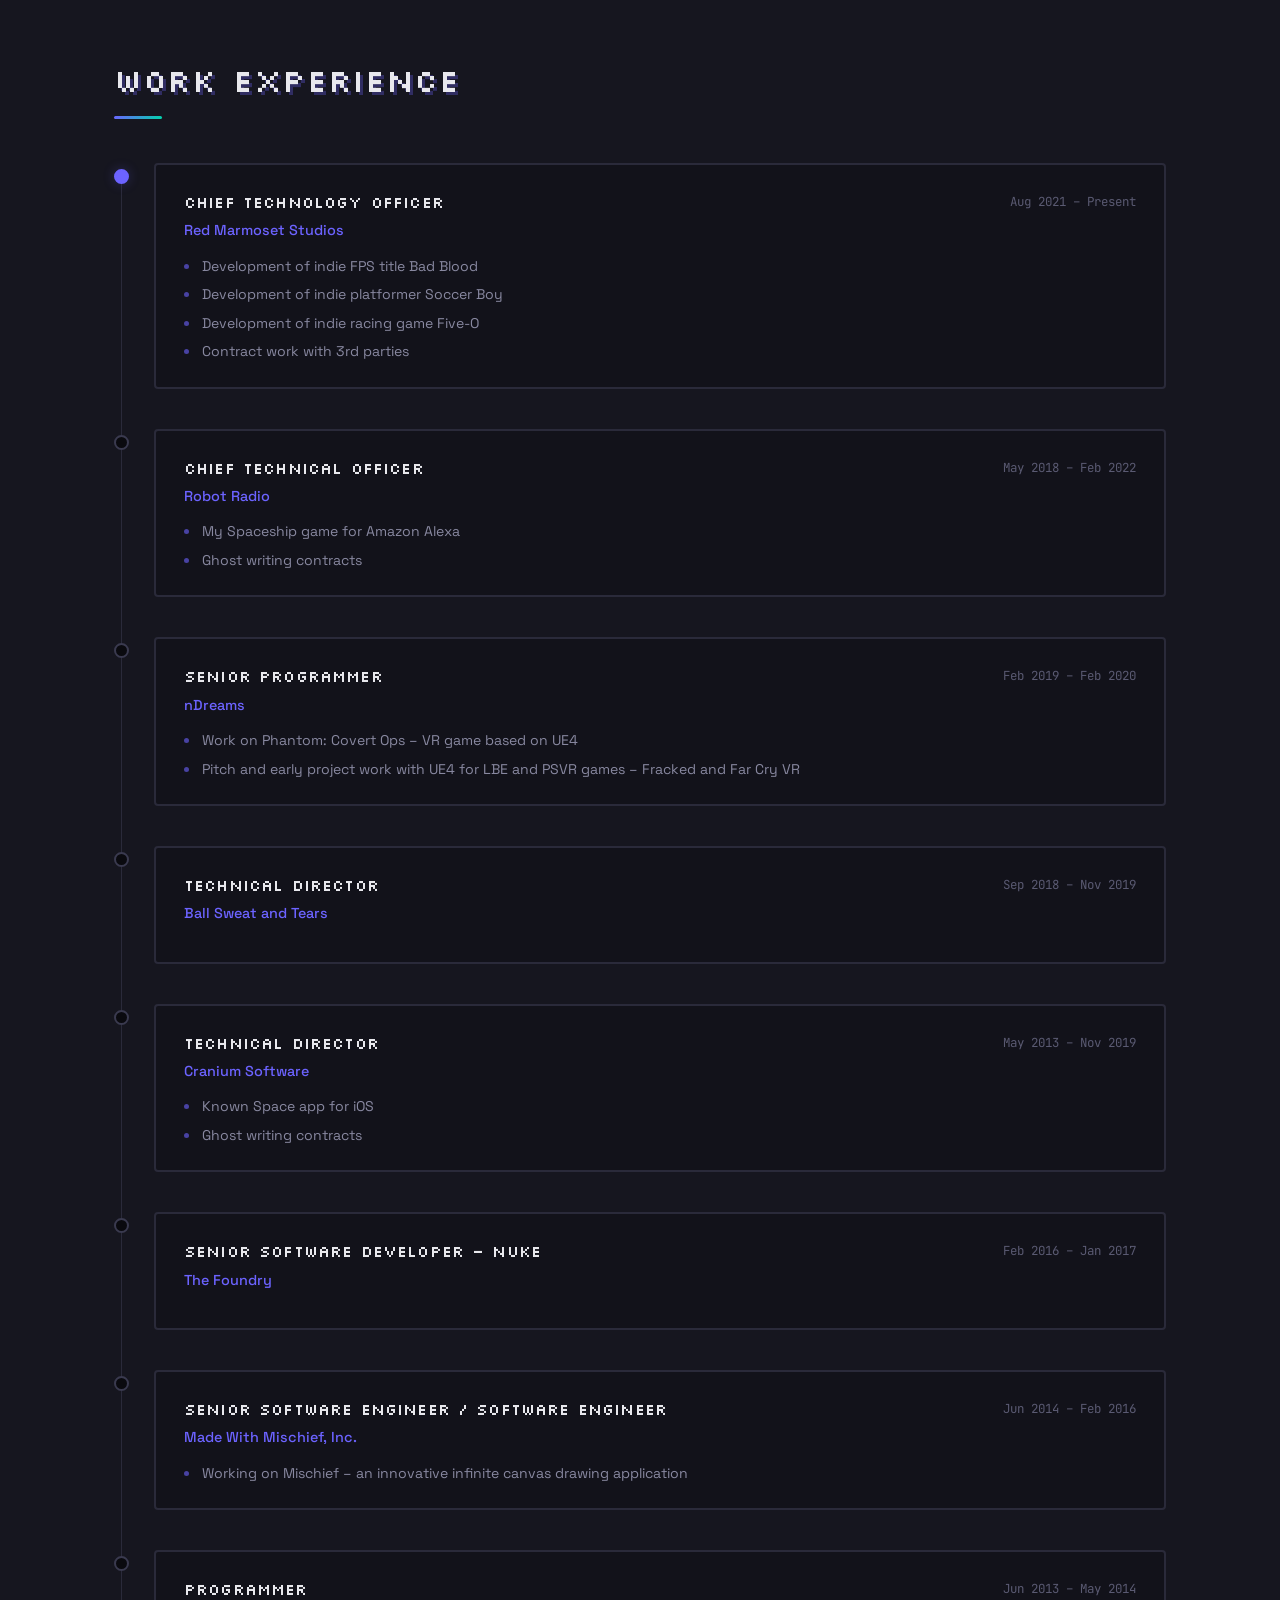
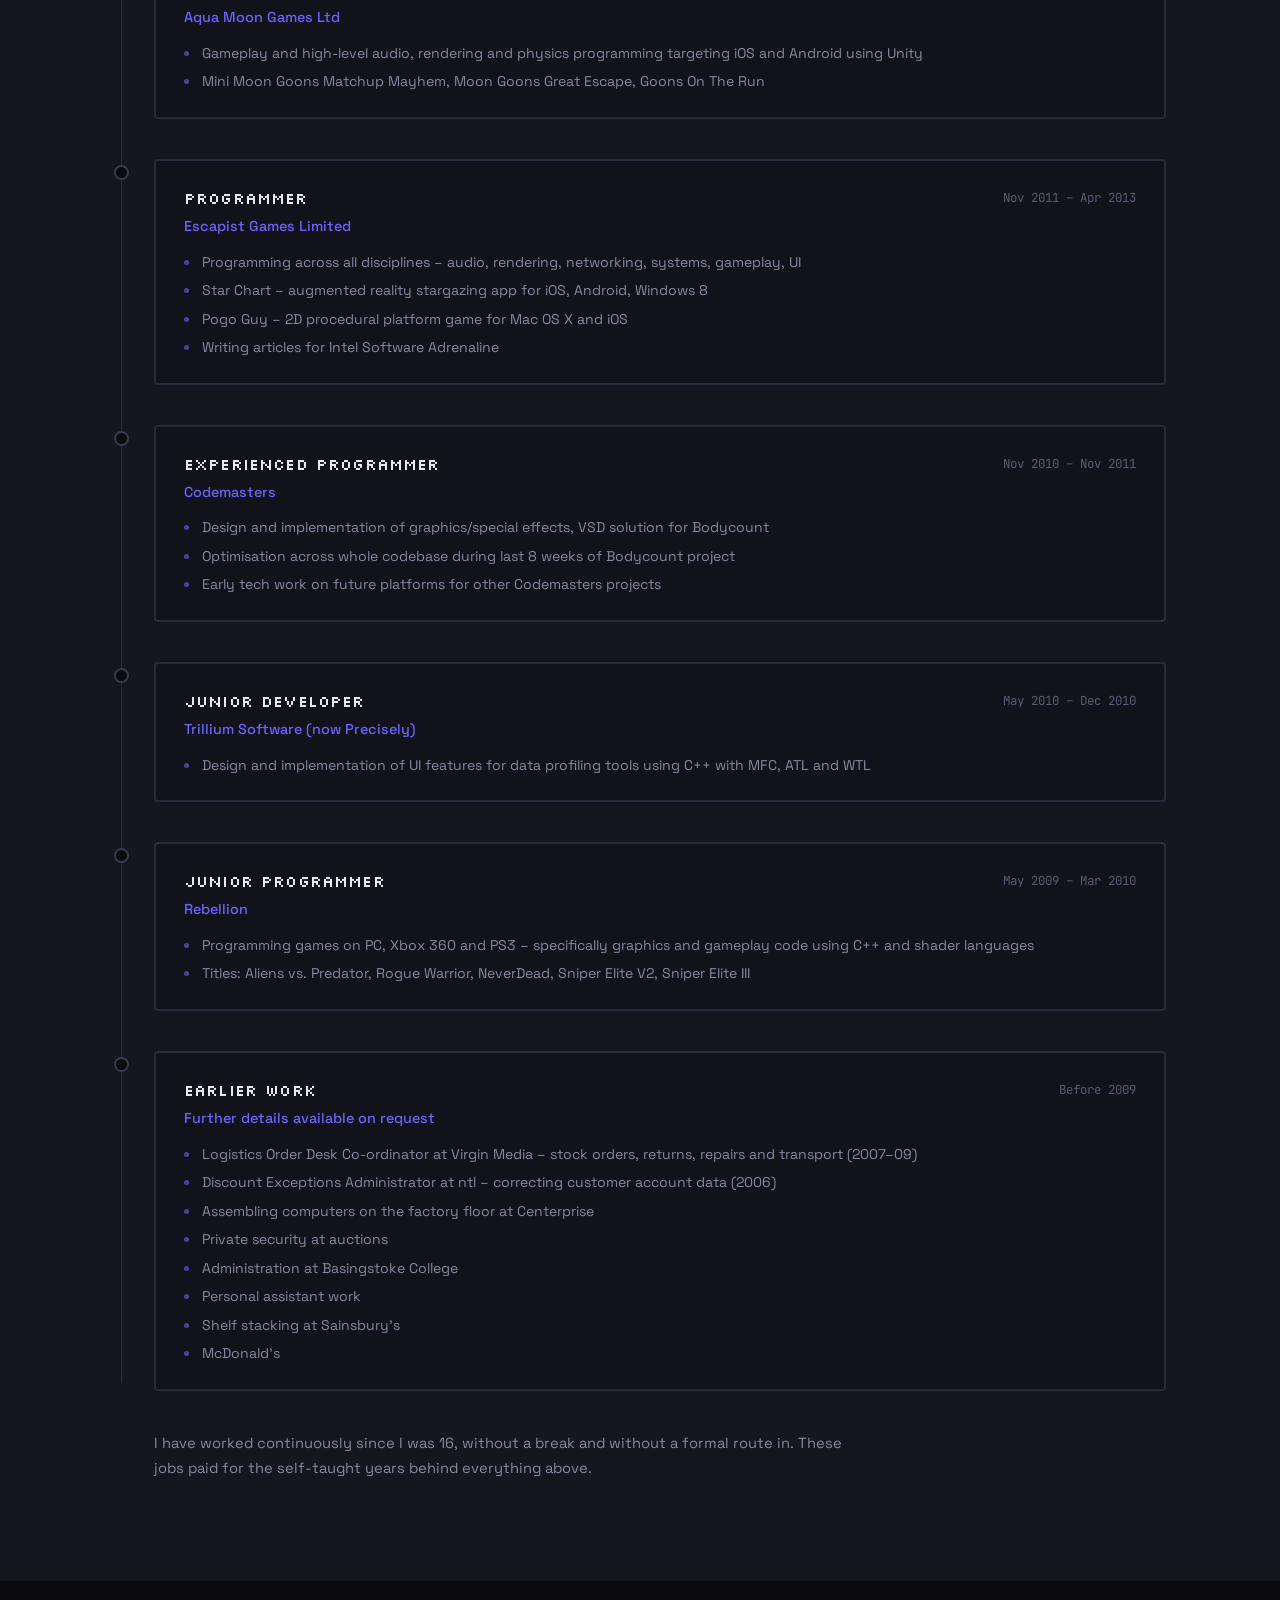
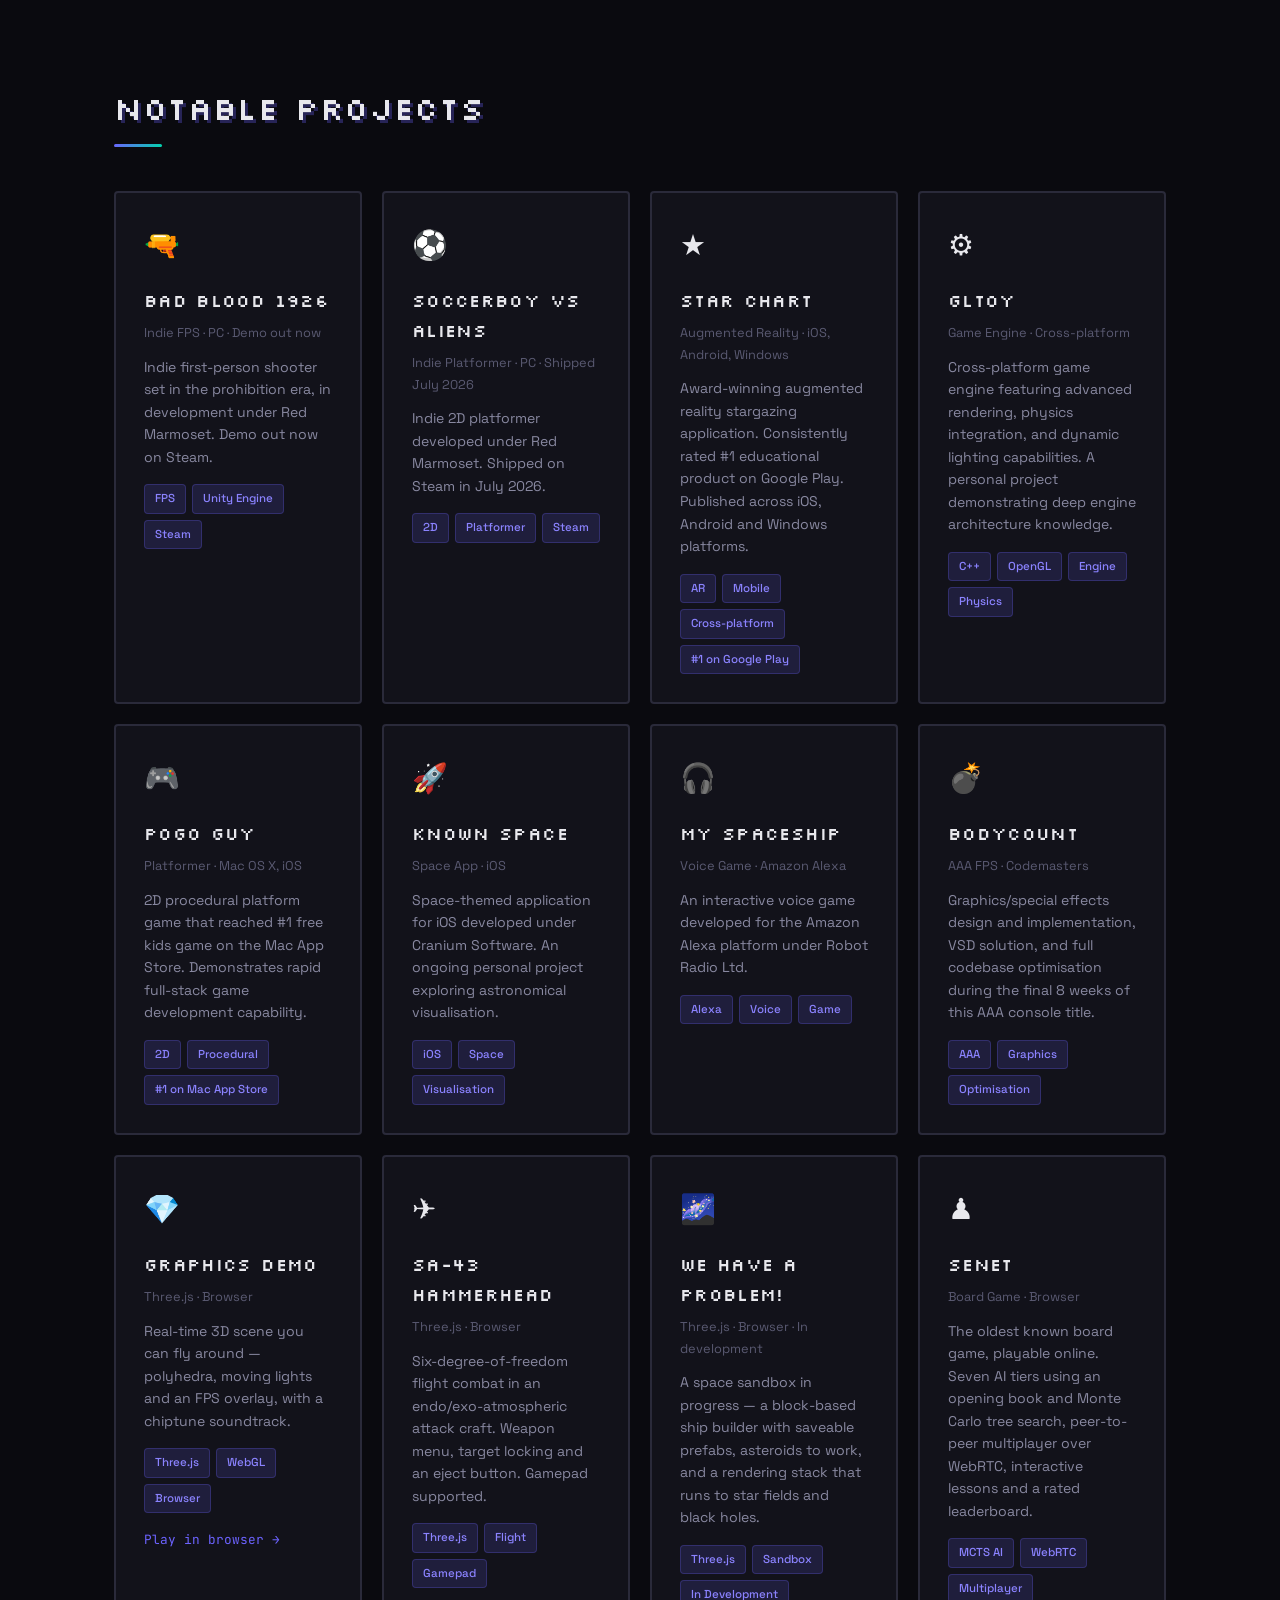
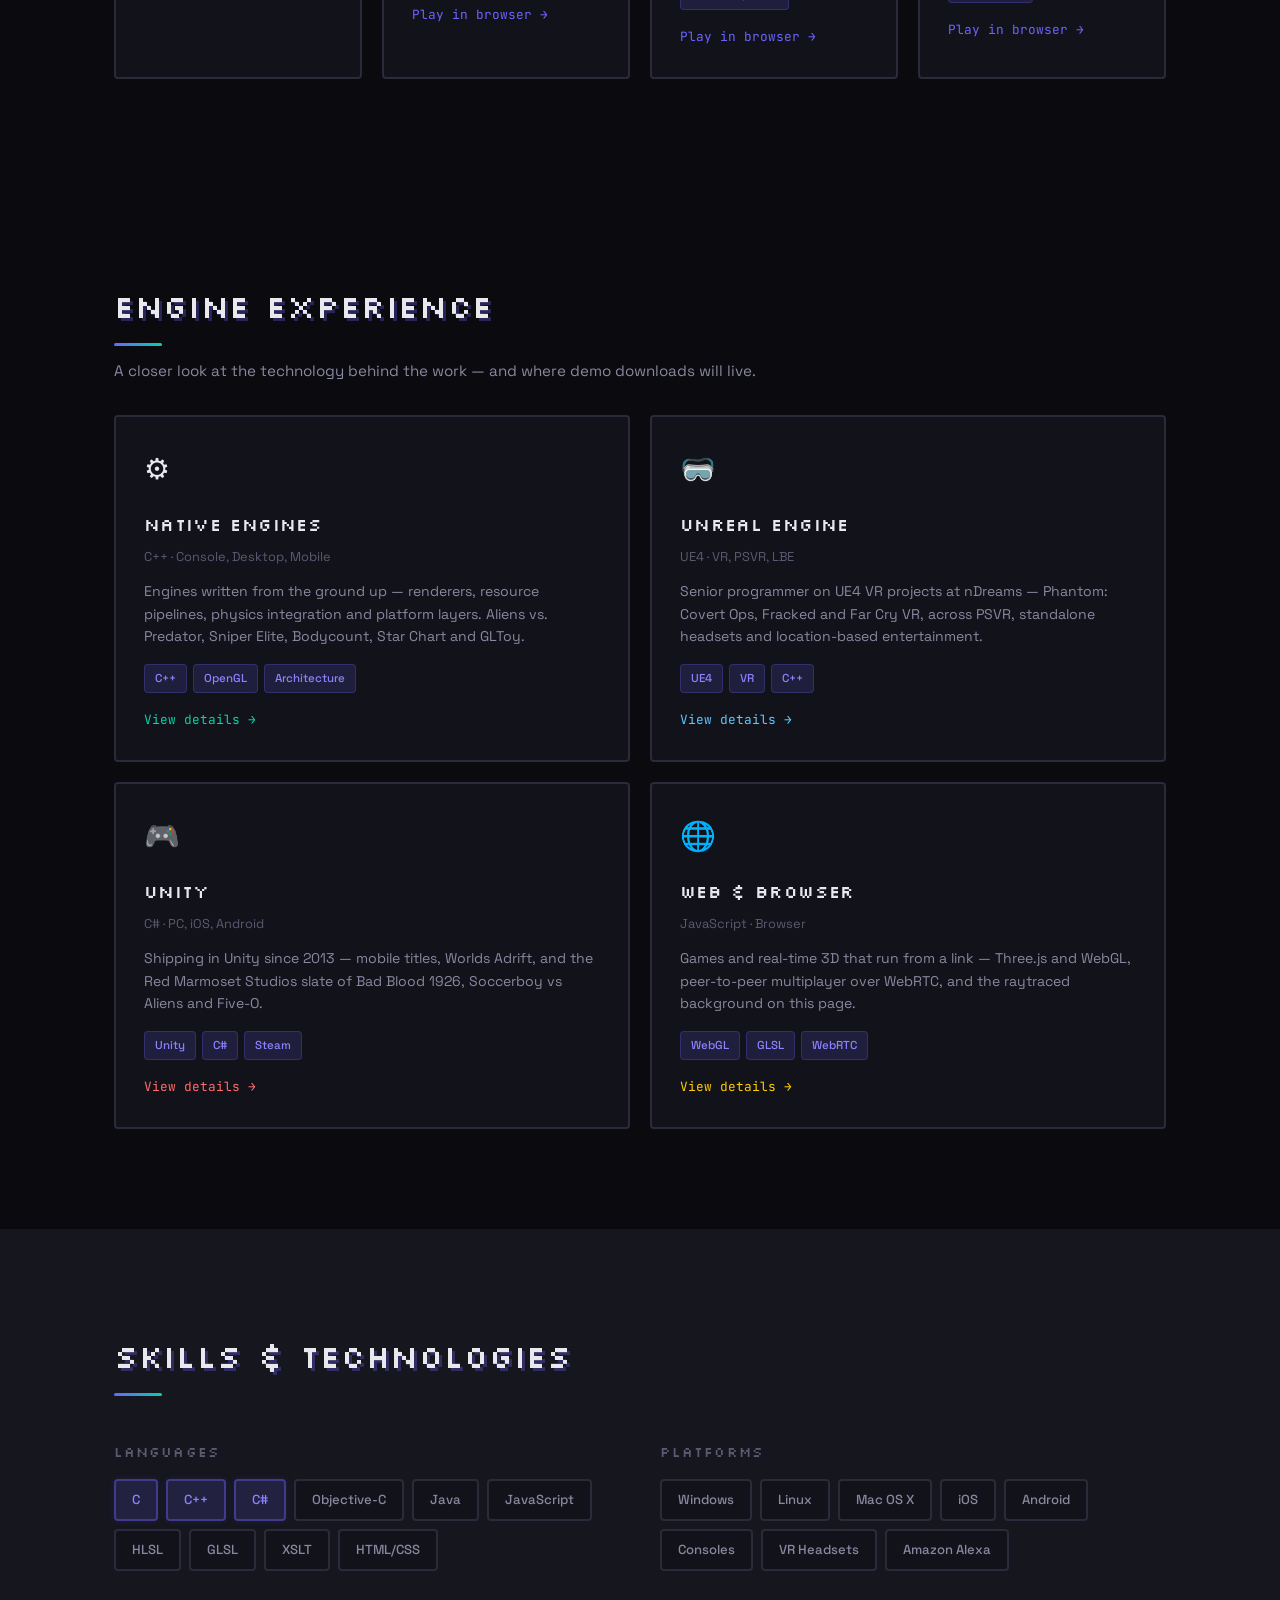
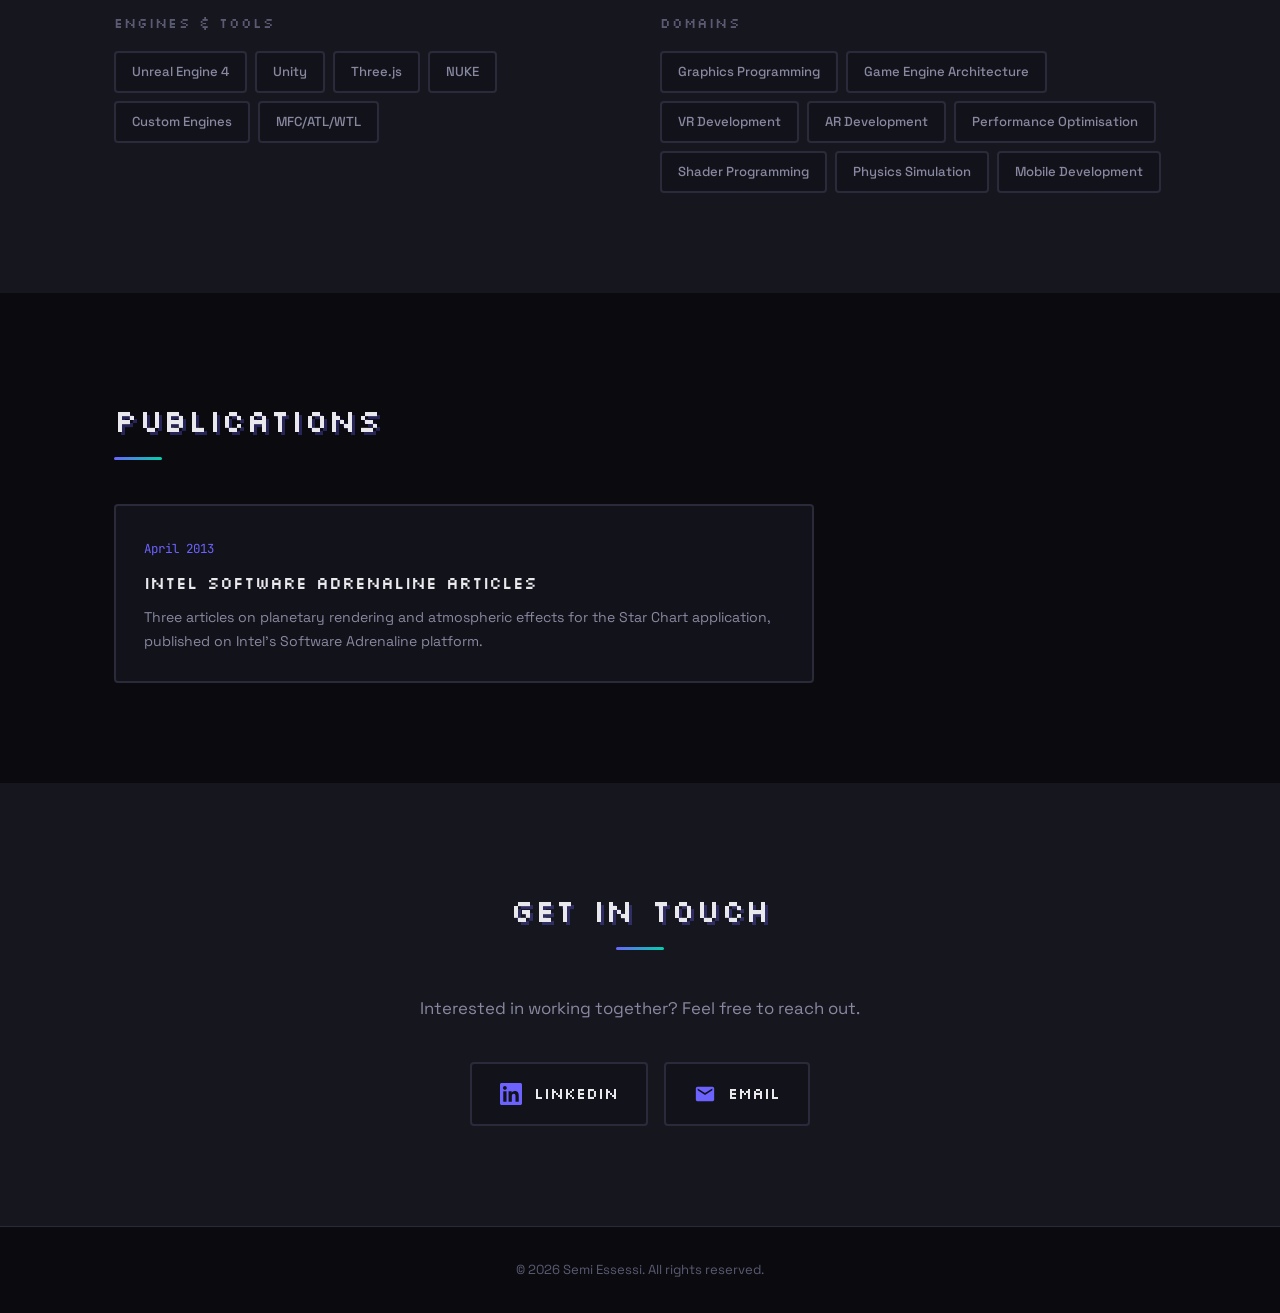
==== commit 33f2e98b: "Rework the Three.js page into a Web page with per-project breakdowns - Move threejs/ to web/, leavin" ====
--- a/index.html
+++ b/index.html
@@ -420,7 +420,7 @@
           <span class="project-cta">Play in browser &rarr;</span>
         </a>
 
-        <a class="project-card" href="https://sdd.redmarmosetstudios.com" target="_blank" rel="noopener">
+        <a class="project-card" href="https://whap.redmarmosetstudios.com" target="_blank" rel="noopener">
           <div class="project-icon">&#127756;</div>
           <h3>We Have A Problem!</h3>
           <p class="project-meta">Three.js &middot; Browser &middot; In development</p>
@@ -485,13 +485,13 @@
           <span class="project-cta">View details &rarr;</span>
         </a>
 
-        <a class="project-card page-threejs" href="threejs/">
+        <a class="project-card page-web" href="web/">
           <div class="project-icon">&#127760;</div>
-          <h3>Three.js &amp; WebGL</h3>
+          <h3>Web &amp; Browser</h3>
           <p class="project-meta">JavaScript &middot; Browser</p>
-          <p>Real-time 3D in the browser. The raytraced background on this page is plain WebGL and GLSL with no dependencies &mdash; an AI-assisted port of my earlier work.</p>
-          <div class="project-tags">
-            <span>WebGL</span><span>GLSL</span><span>Three.js</span>
+          <p>Games and real-time 3D that run from a link &mdash; Three.js and WebGL, peer-to-peer multiplayer over WebRTC, and the raytraced background on this page.</p>
+          <div class="project-tags">
+            <span>WebGL</span><span>GLSL</span><span>WebRTC</span>
           </div>
           <span class="project-cta">View details &rarr;</span>
         </a>
--- a/style.css
+++ b/style.css
@@ -930,7 +930,7 @@
 
 /* ========================================
    Engine sub-pages (/native-engine, /unreal,
-   /unity, /threejs)
+   /unity, /web)
    ======================================== */
 
 /* Per-page accent — used for eyebrows, badges and rules so the
@@ -938,7 +938,7 @@
 .page-native  { --page-accent: #00d4aa; }
 .page-unreal  { --page-accent: #5ec8ff; }
 .page-unity   { --page-accent: #ff6b6b; }
-.page-threejs { --page-accent: #ffcc00; }
+.page-web     { --page-accent: #ffcc00; }
 
 /* Compact hero band (same shader as the front page, shorter) */
 .page-hero {
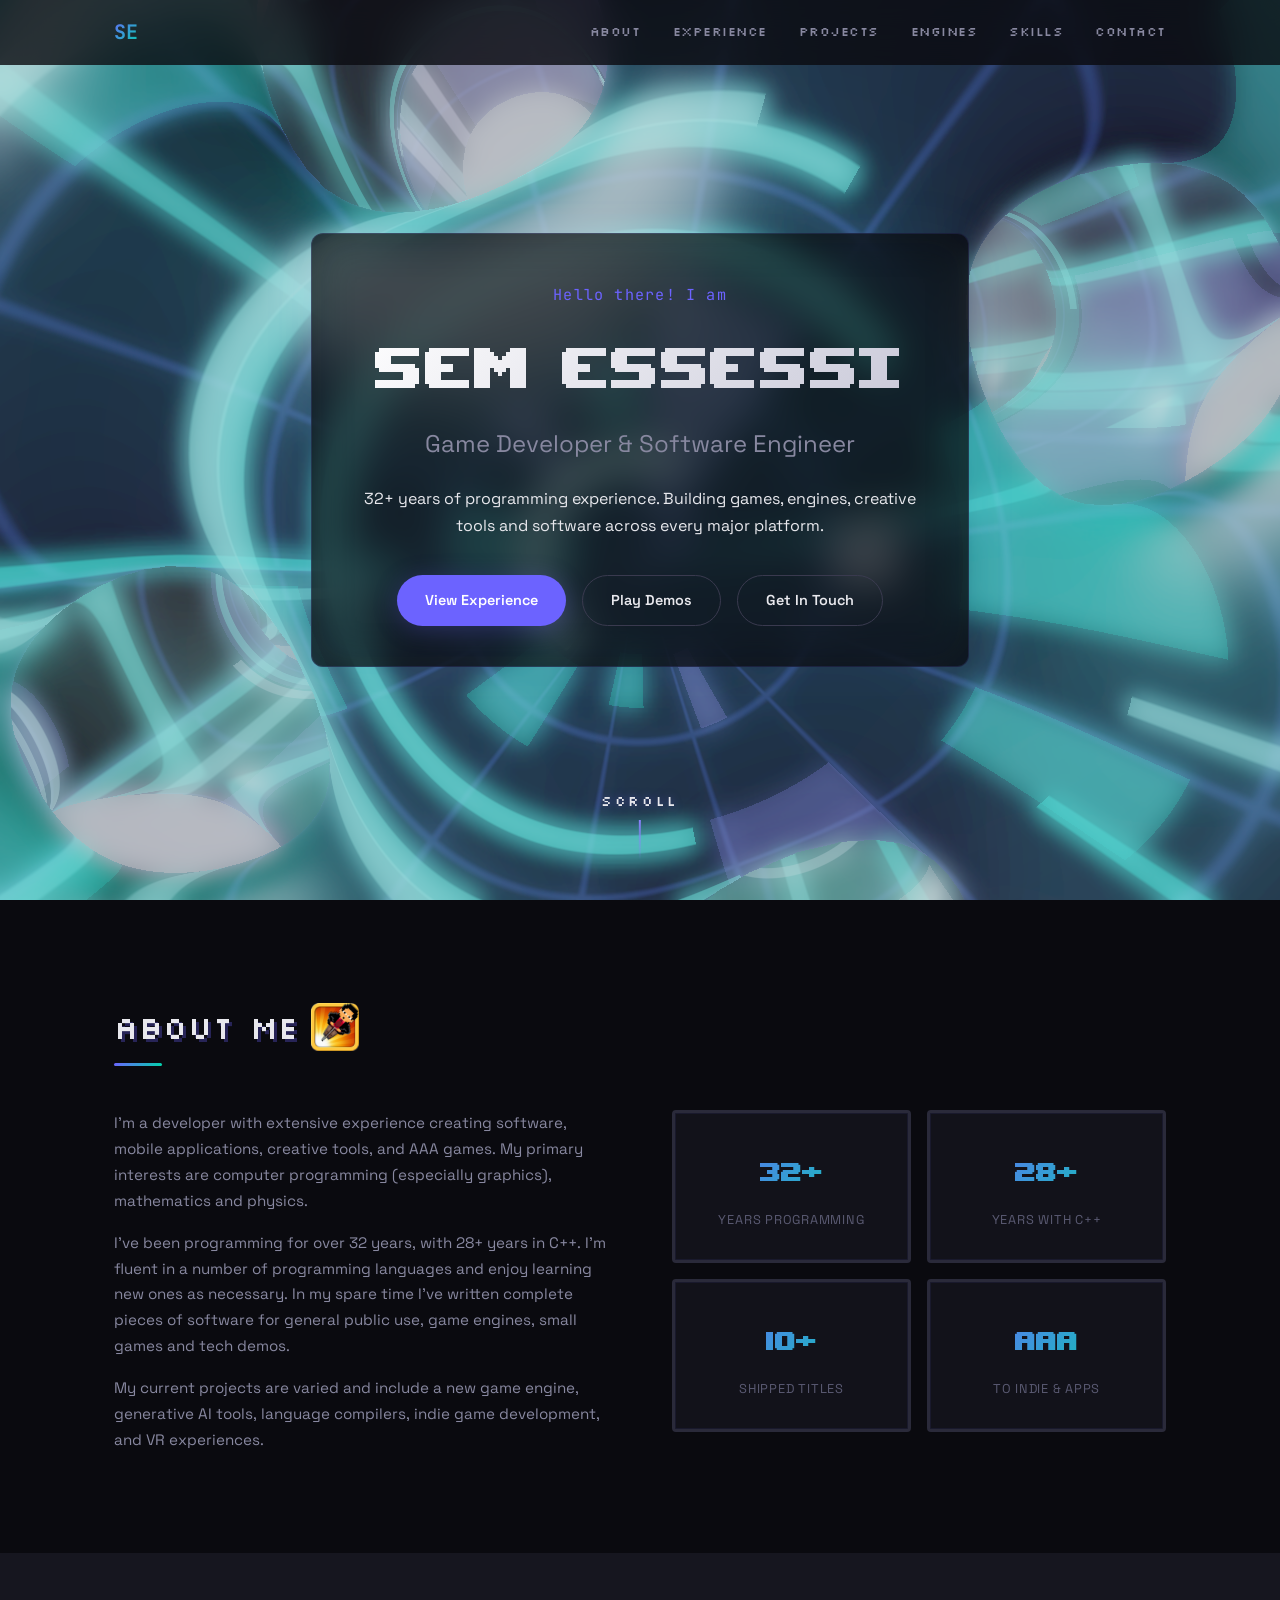
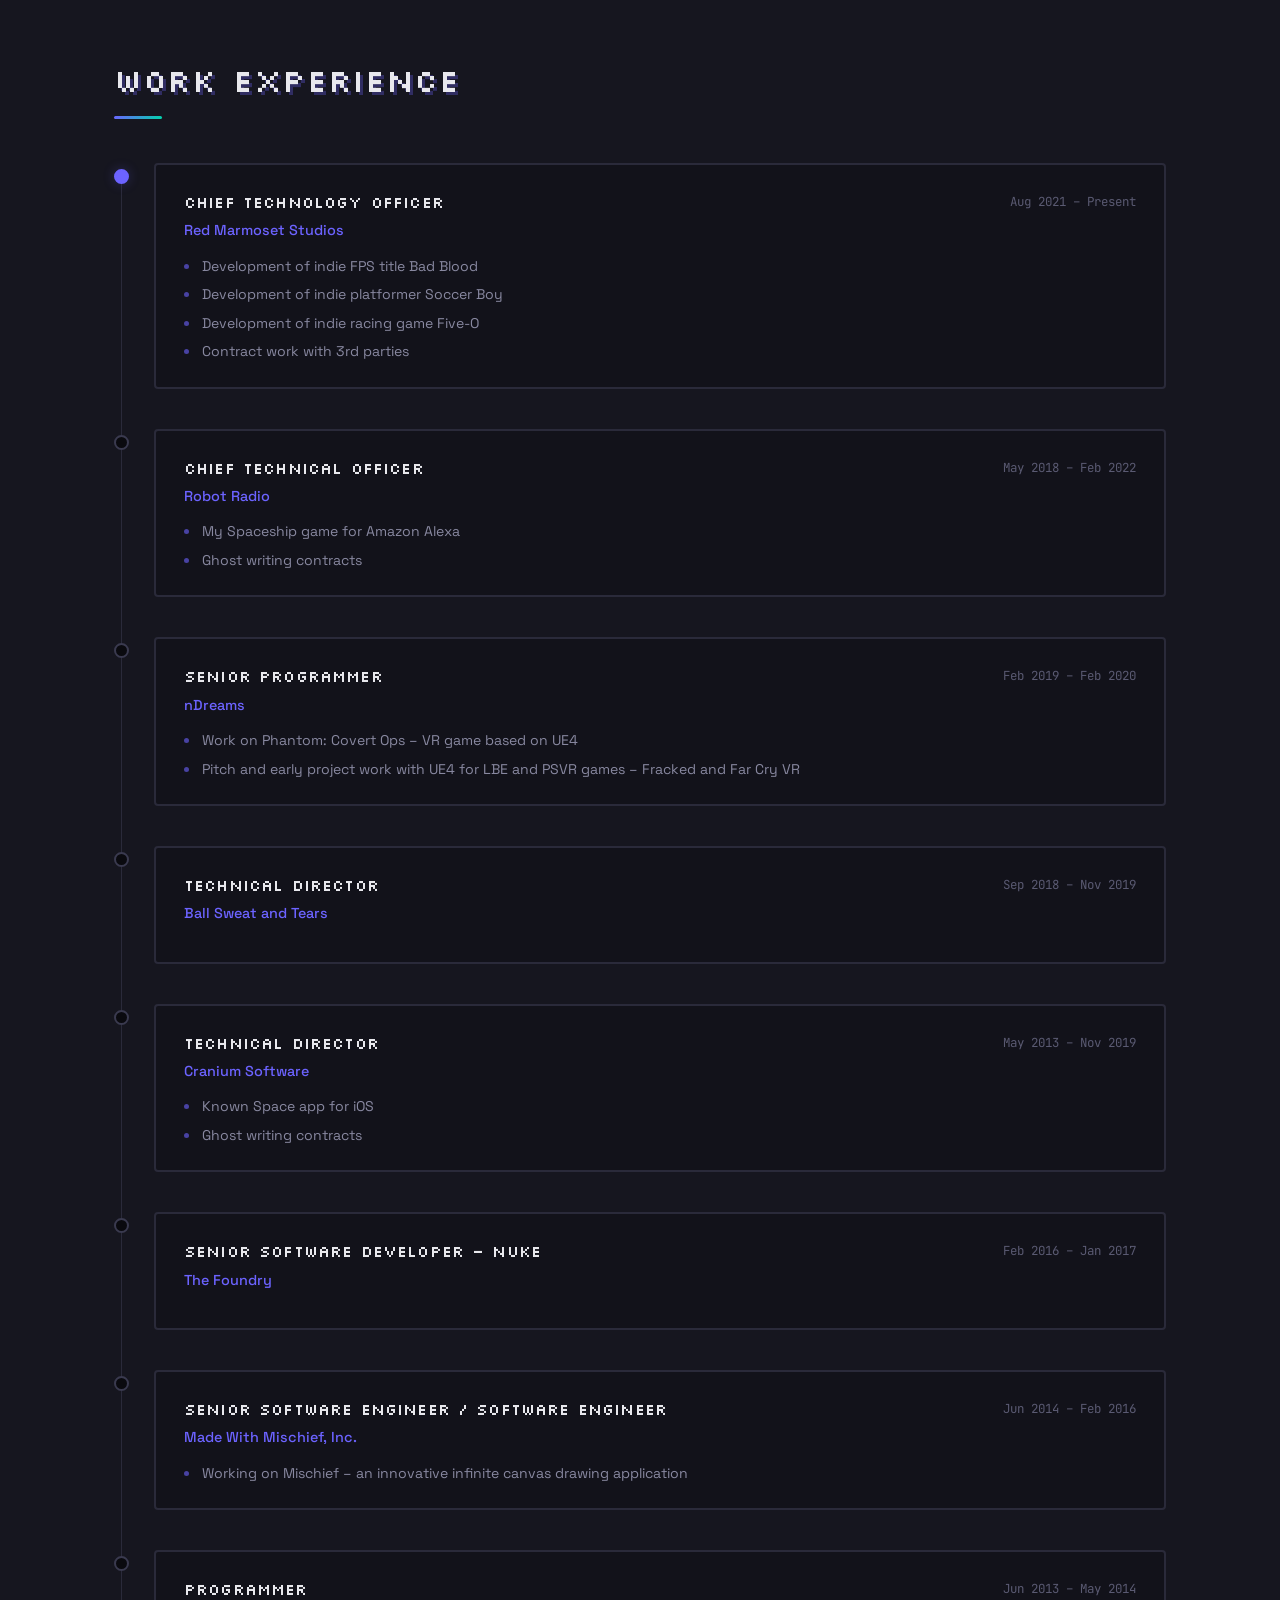
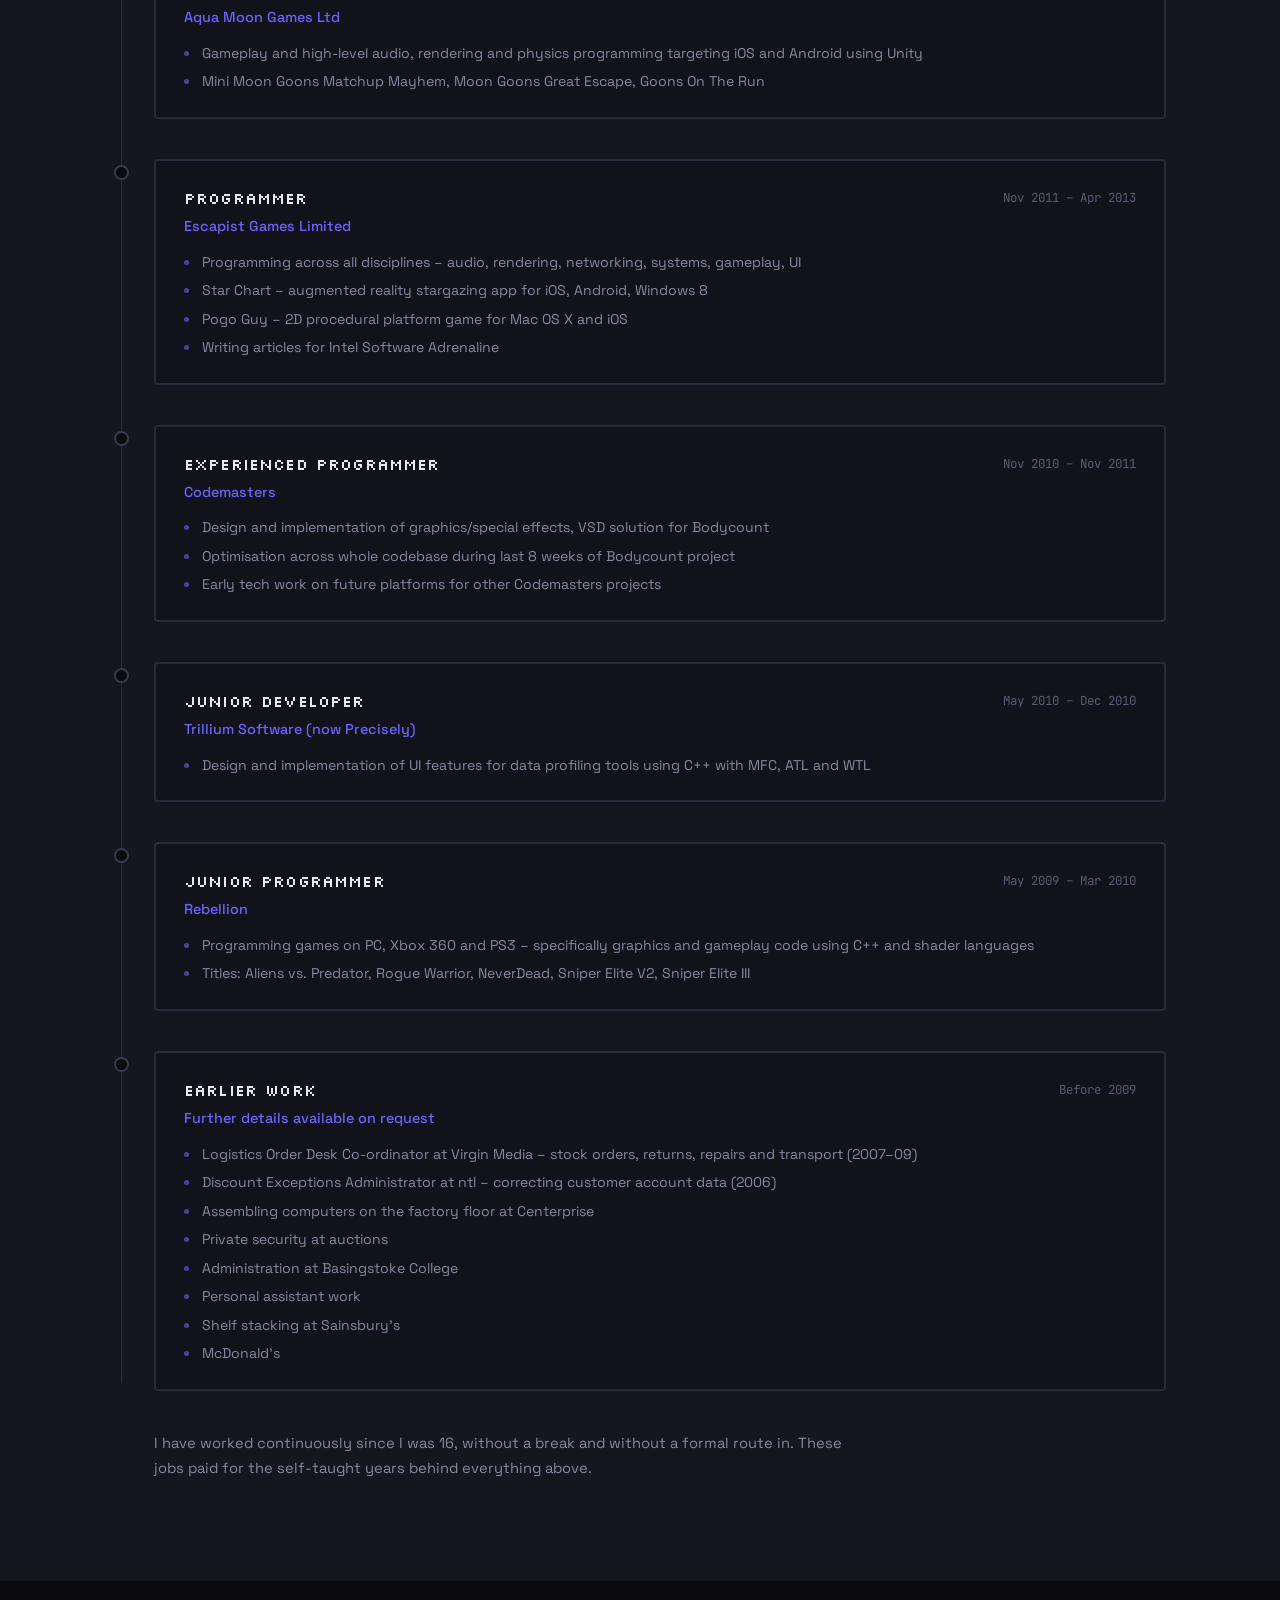
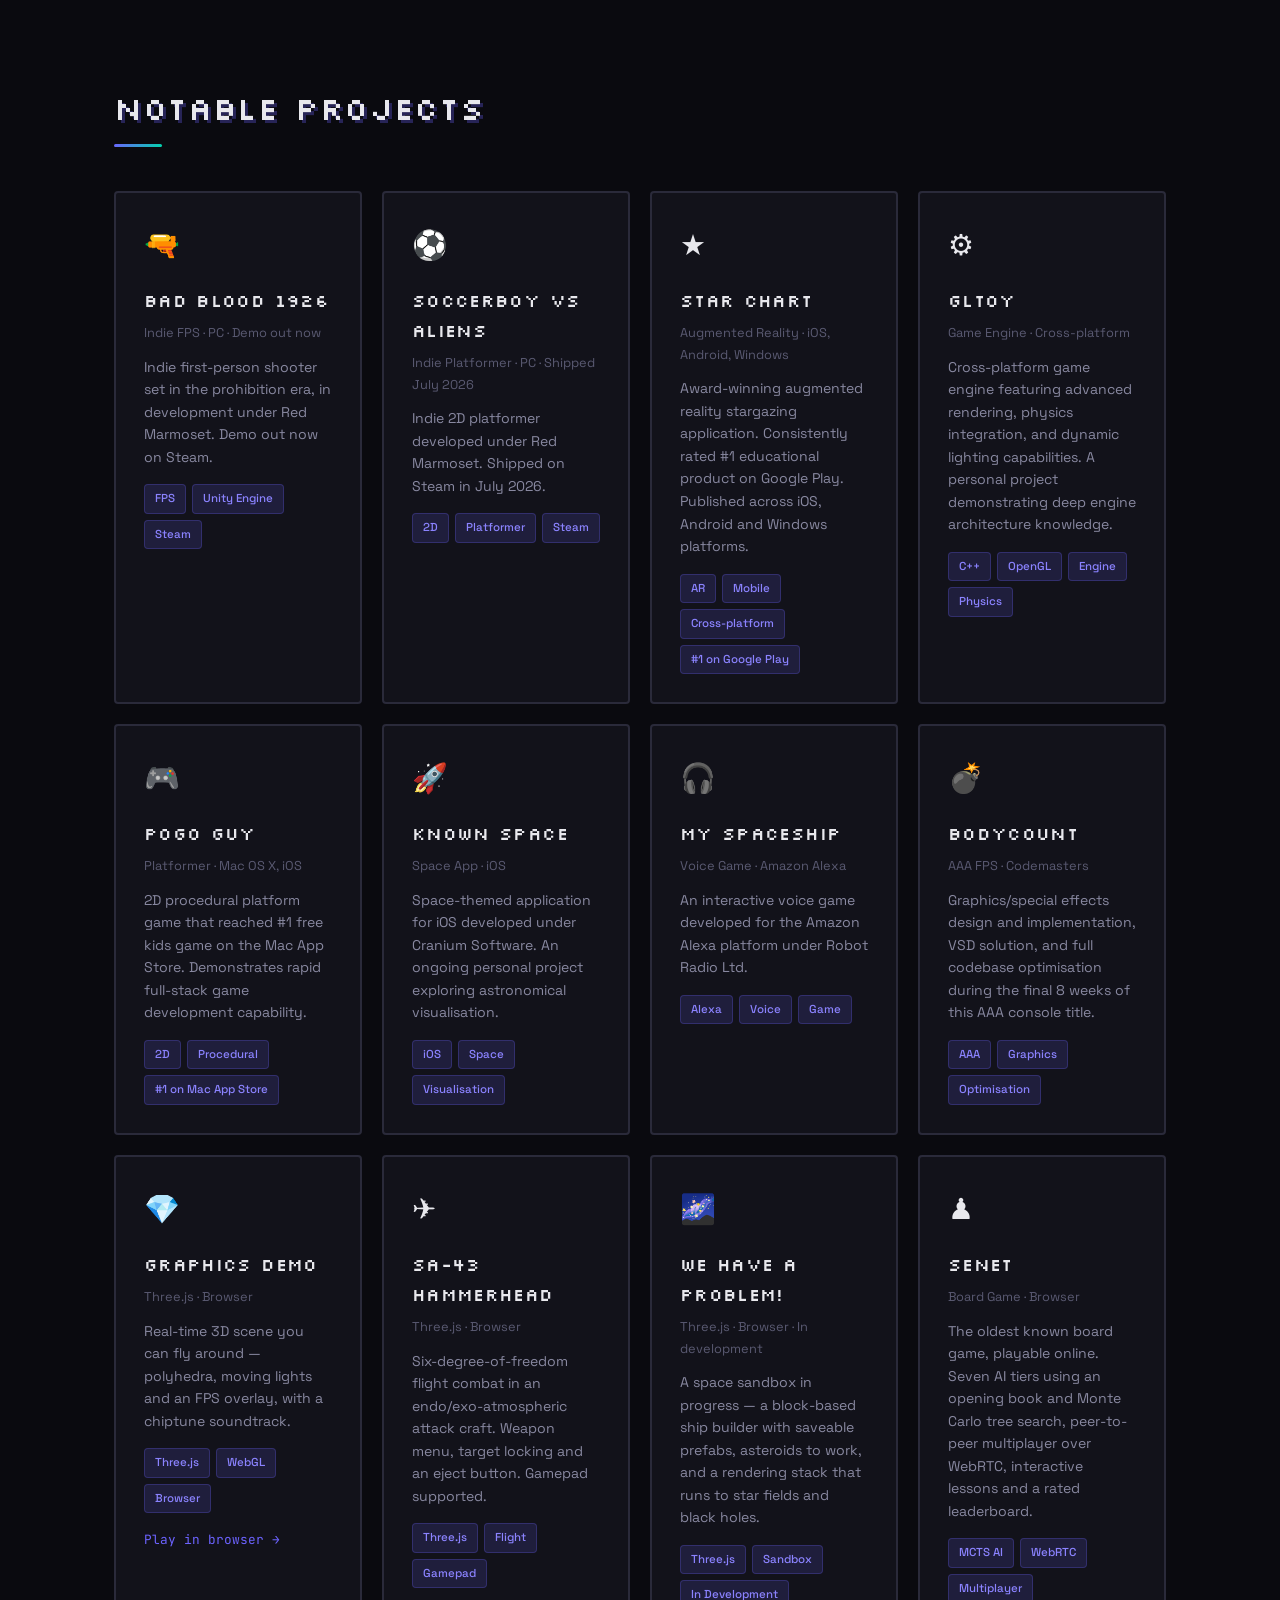
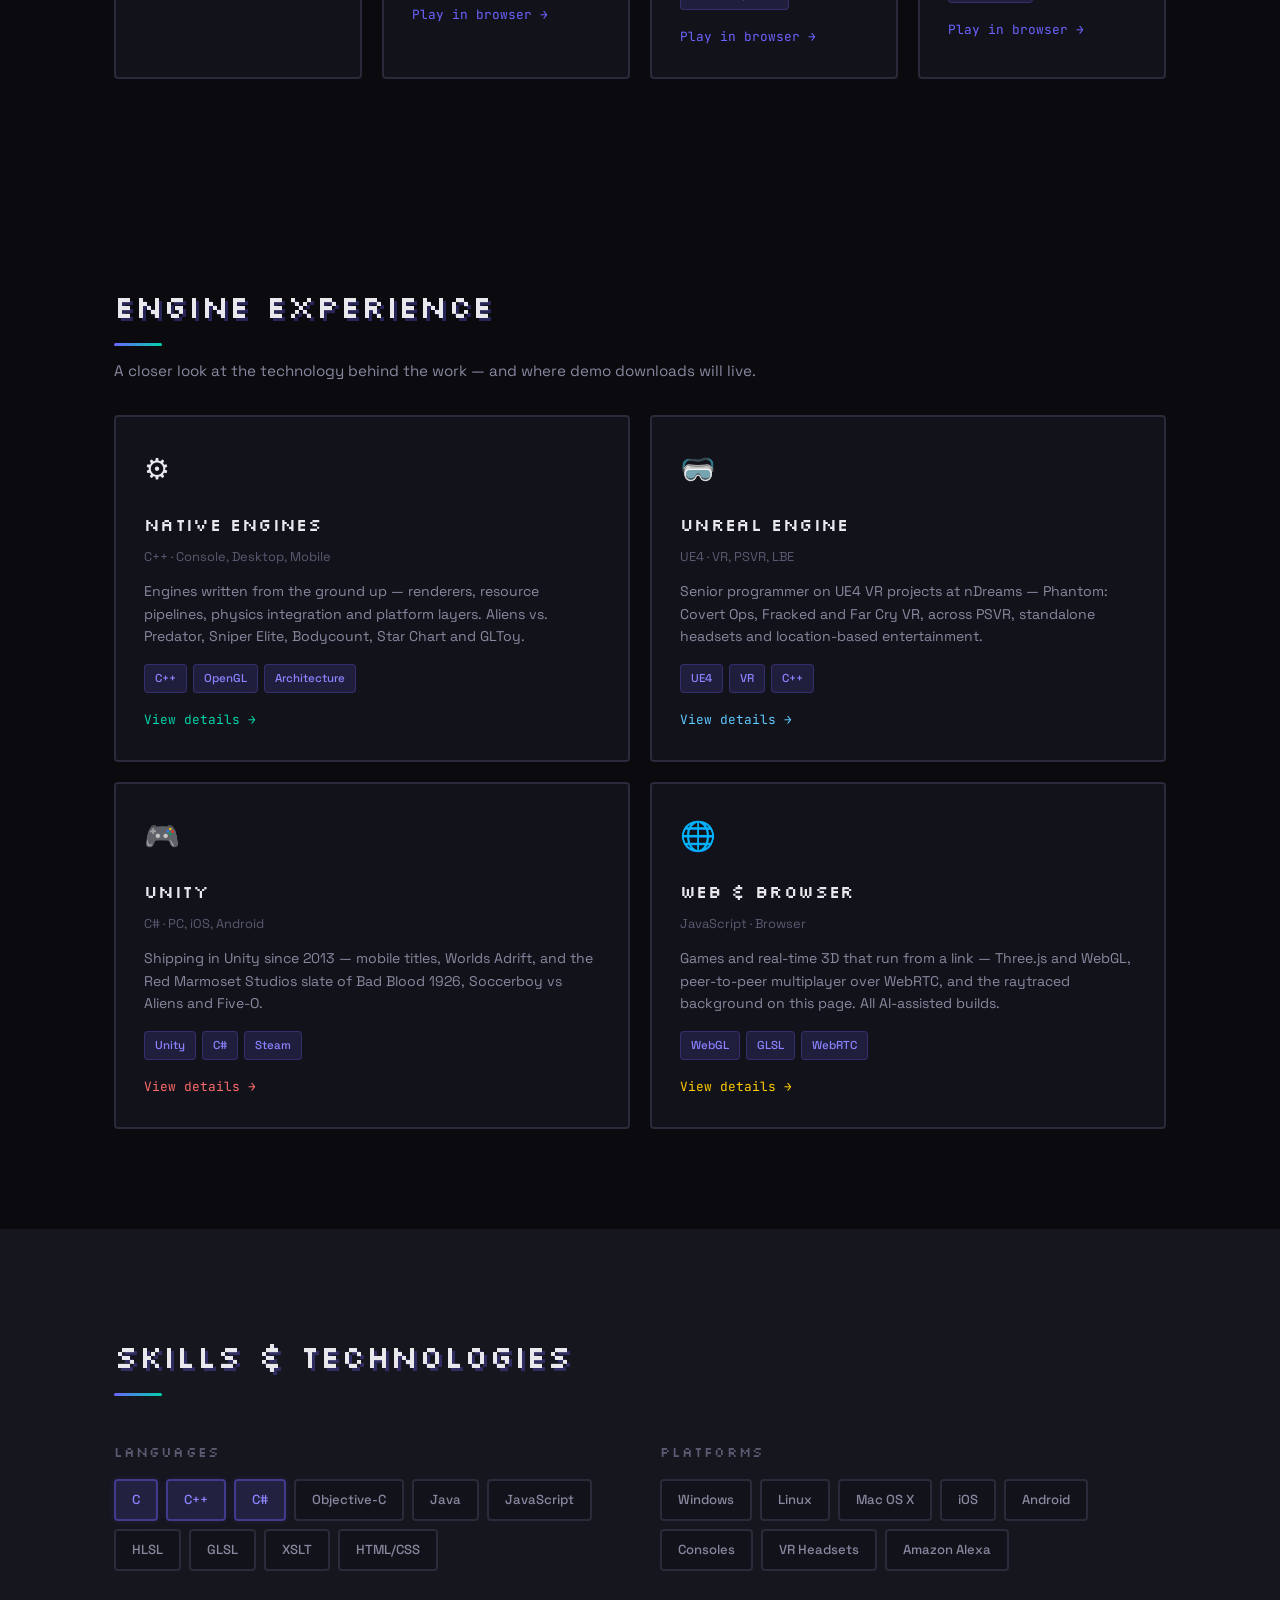
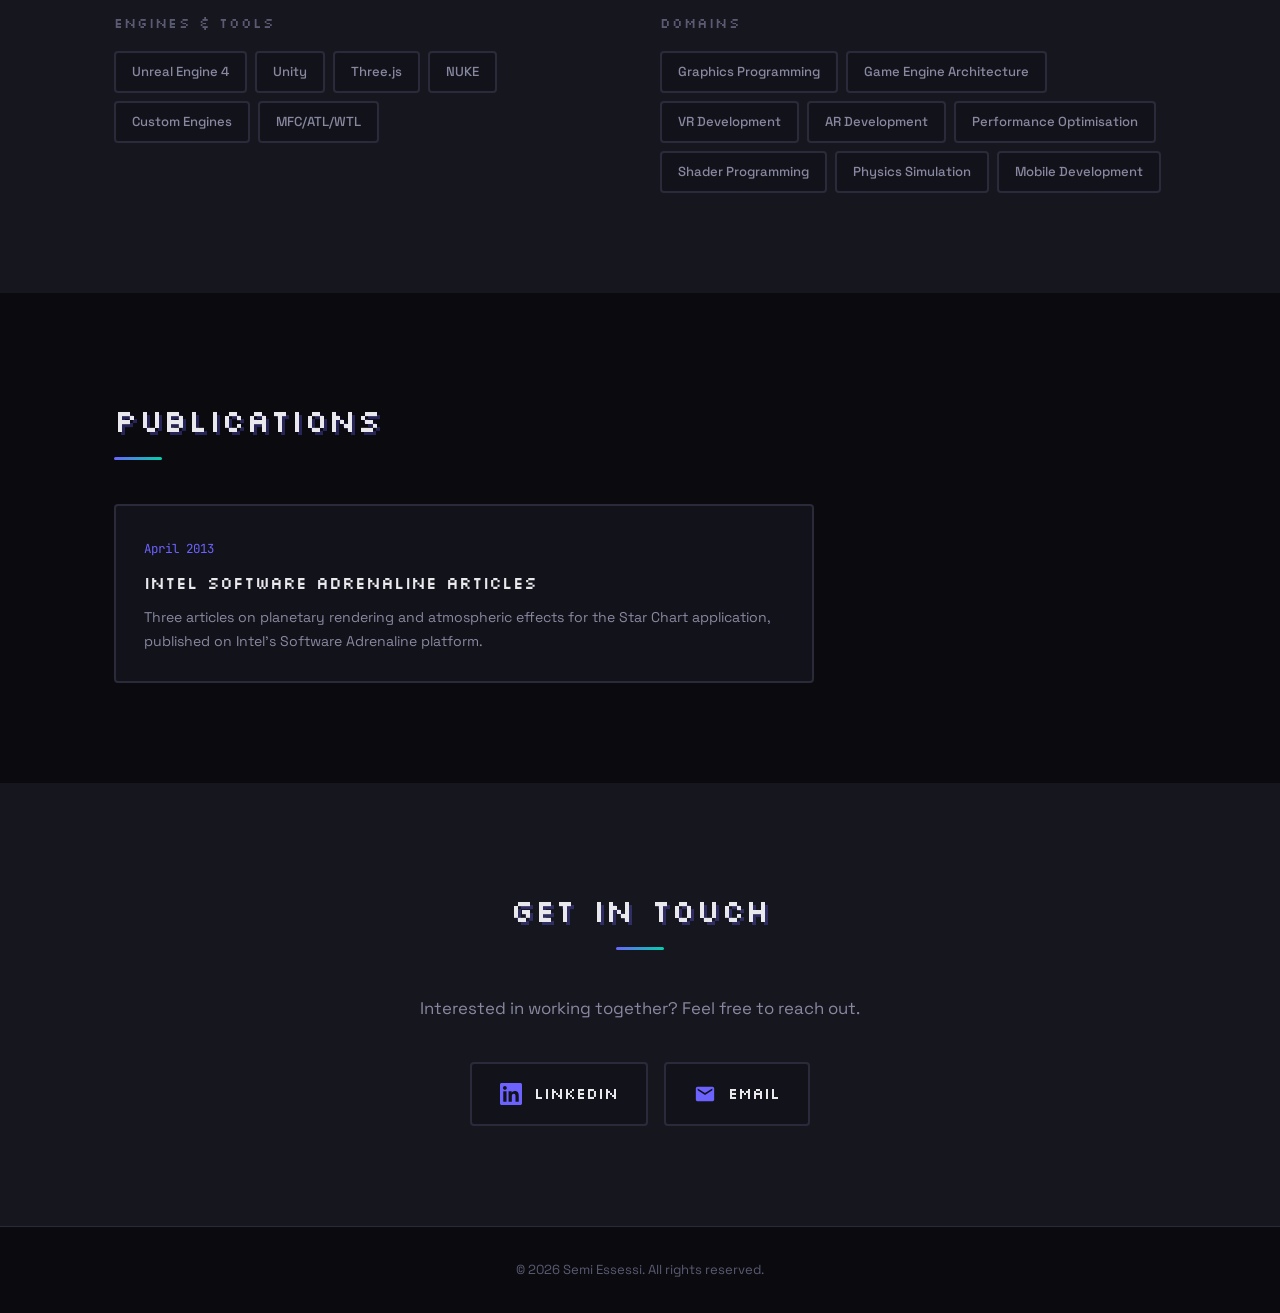
==== commit 9958f681: "Say the browser projects are AI-assisted builds Hedron Yard, SA-43: Hammerhead and Senet are AI-assi" ====
--- a/index.html
+++ b/index.html
@@ -489,7 +489,7 @@
           <div class="project-icon">&#127760;</div>
           <h3>Web &amp; Browser</h3>
           <p class="project-meta">JavaScript &middot; Browser</p>
-          <p>Games and real-time 3D that run from a link &mdash; Three.js and WebGL, peer-to-peer multiplayer over WebRTC, and the raytraced background on this page.</p>
+          <p>Games and real-time 3D that run from a link &mdash; Three.js and WebGL, peer-to-peer multiplayer over WebRTC, and the raytraced background on this page. All AI-assisted builds.</p>
           <div class="project-tags">
             <span>WebGL</span><span>GLSL</span><span>WebRTC</span>
           </div>
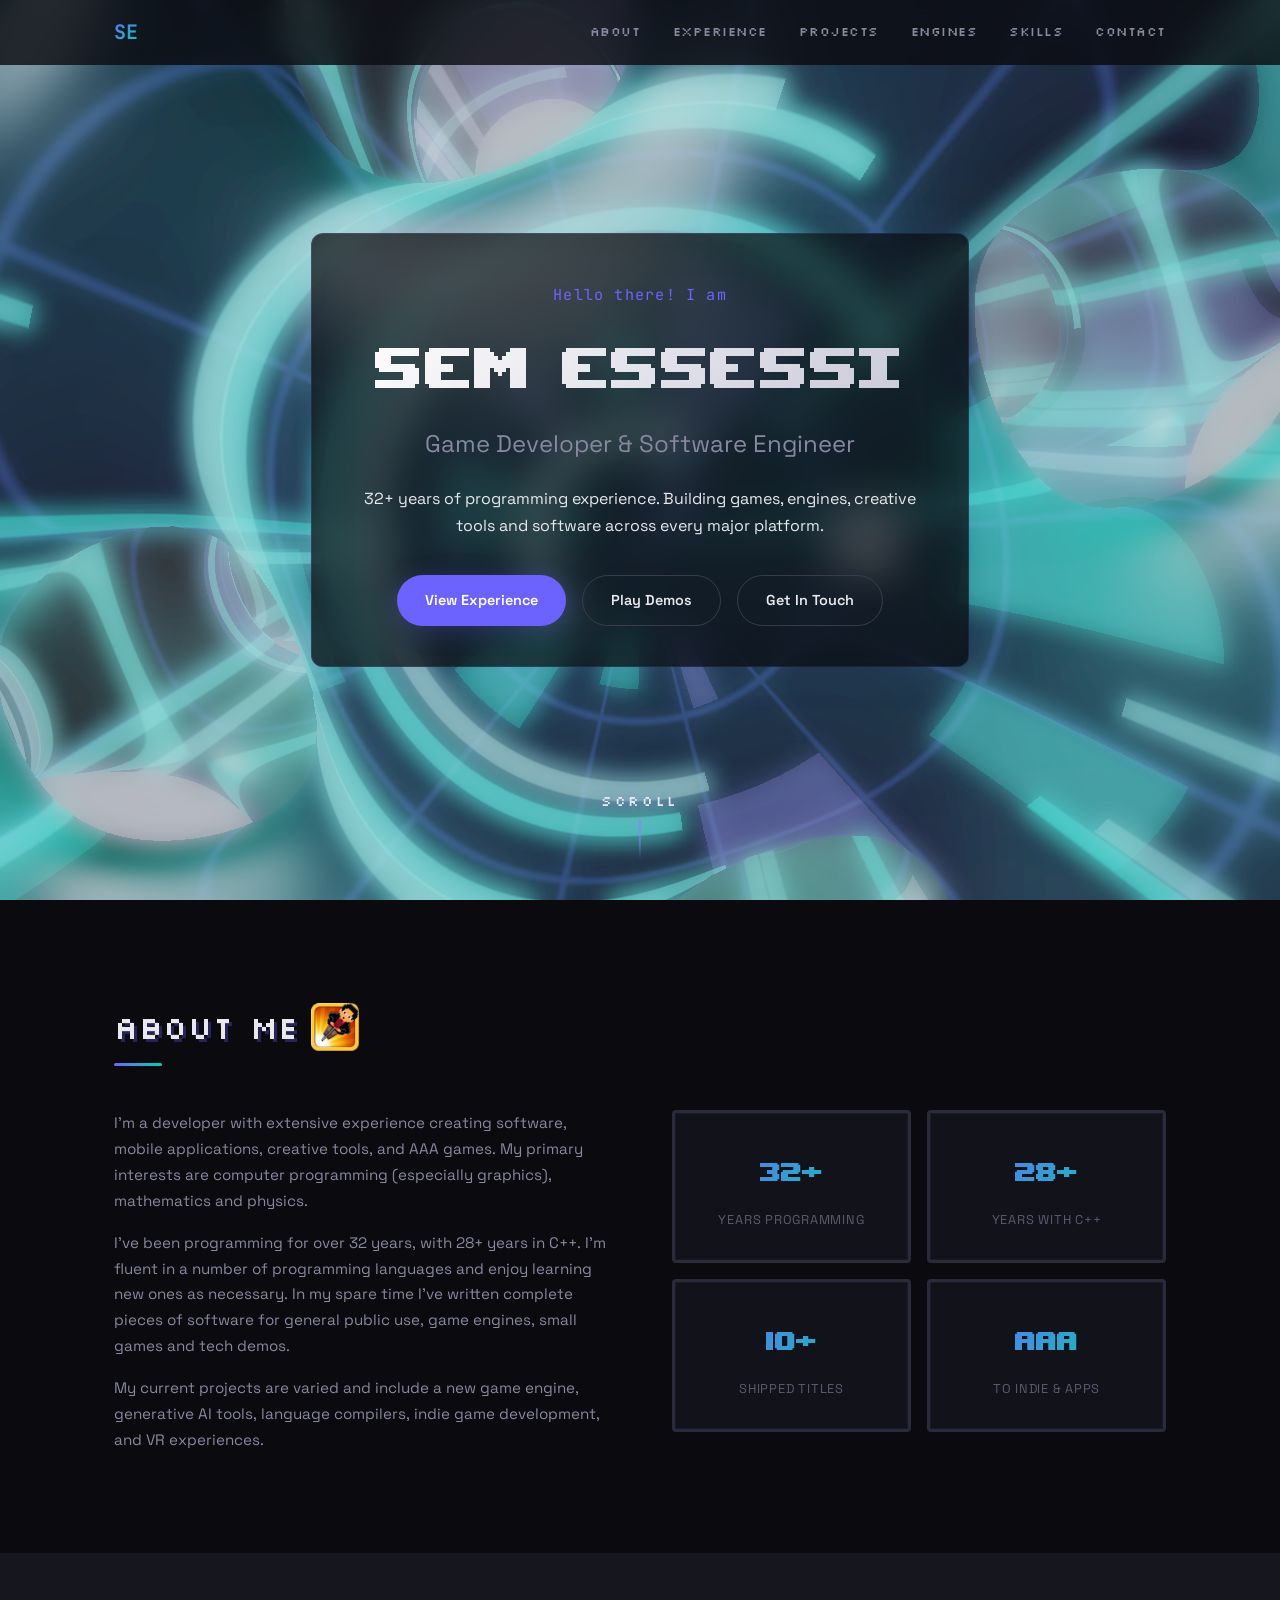
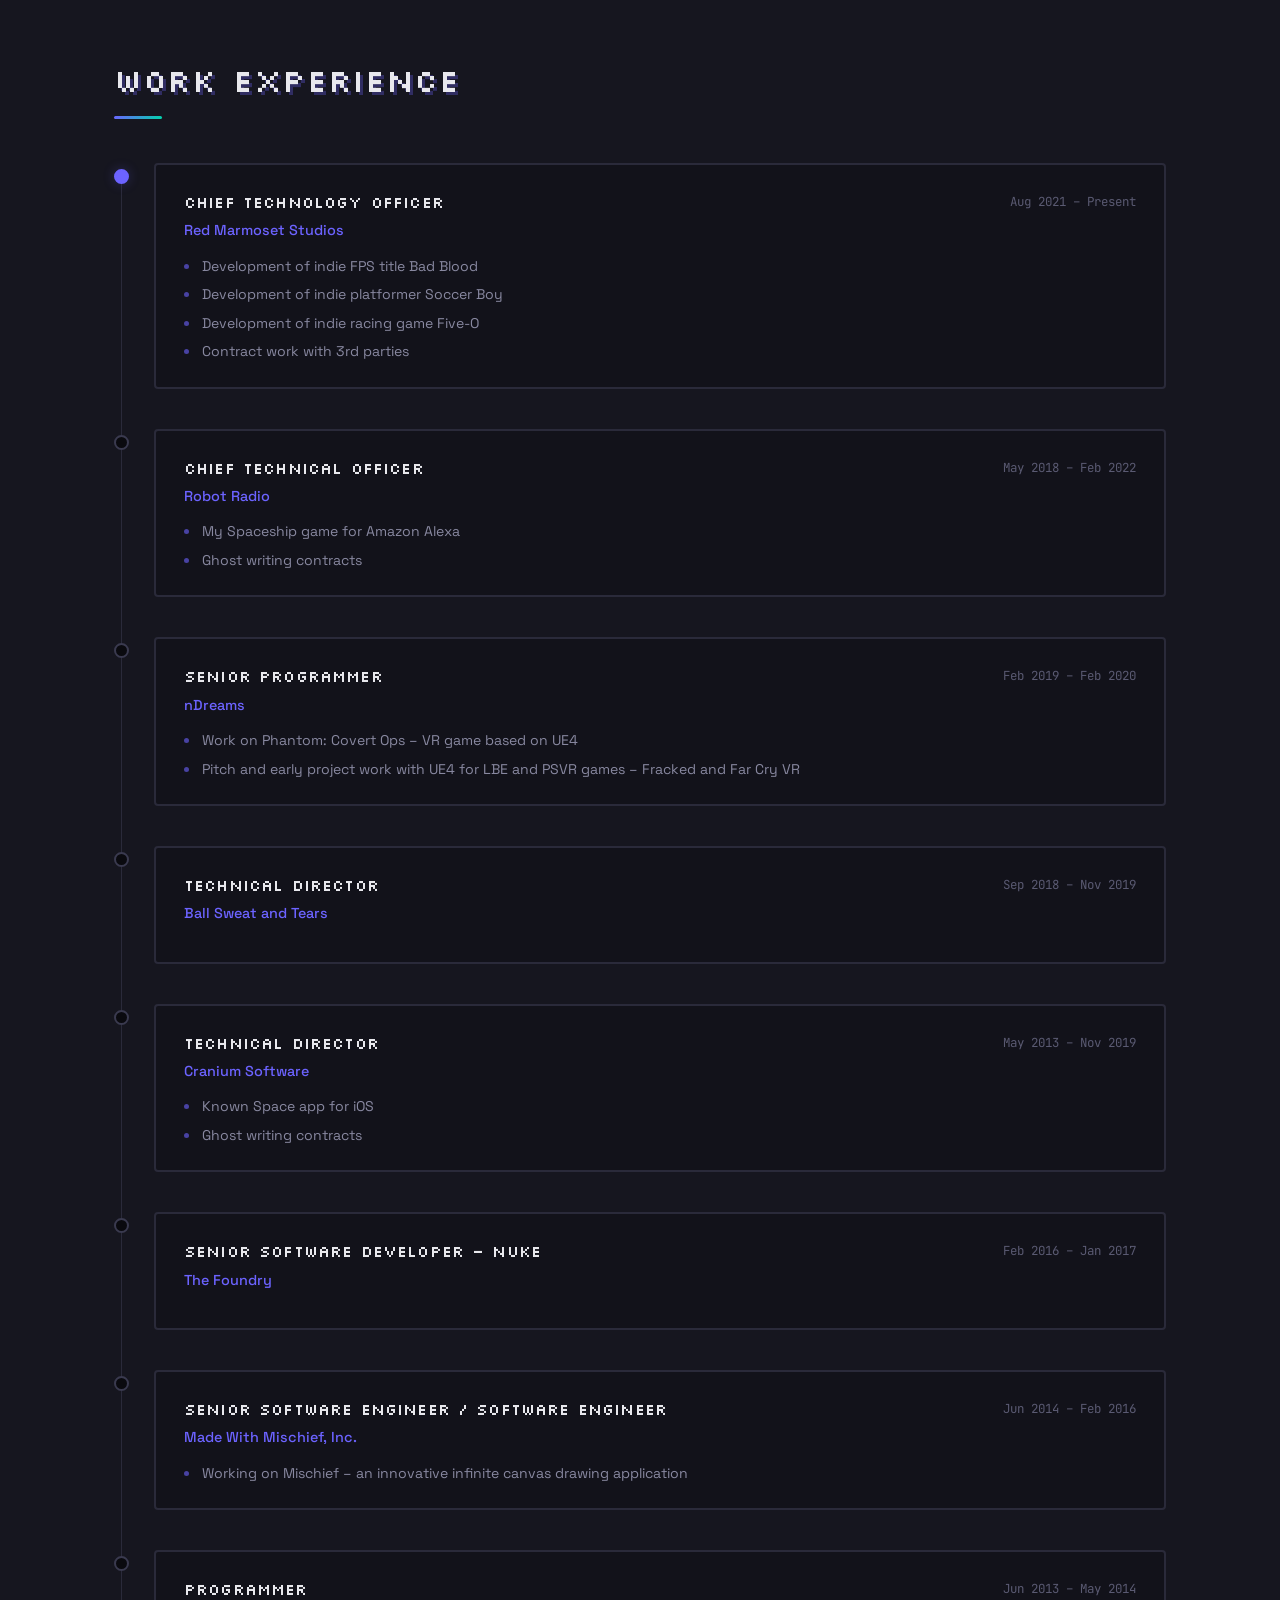
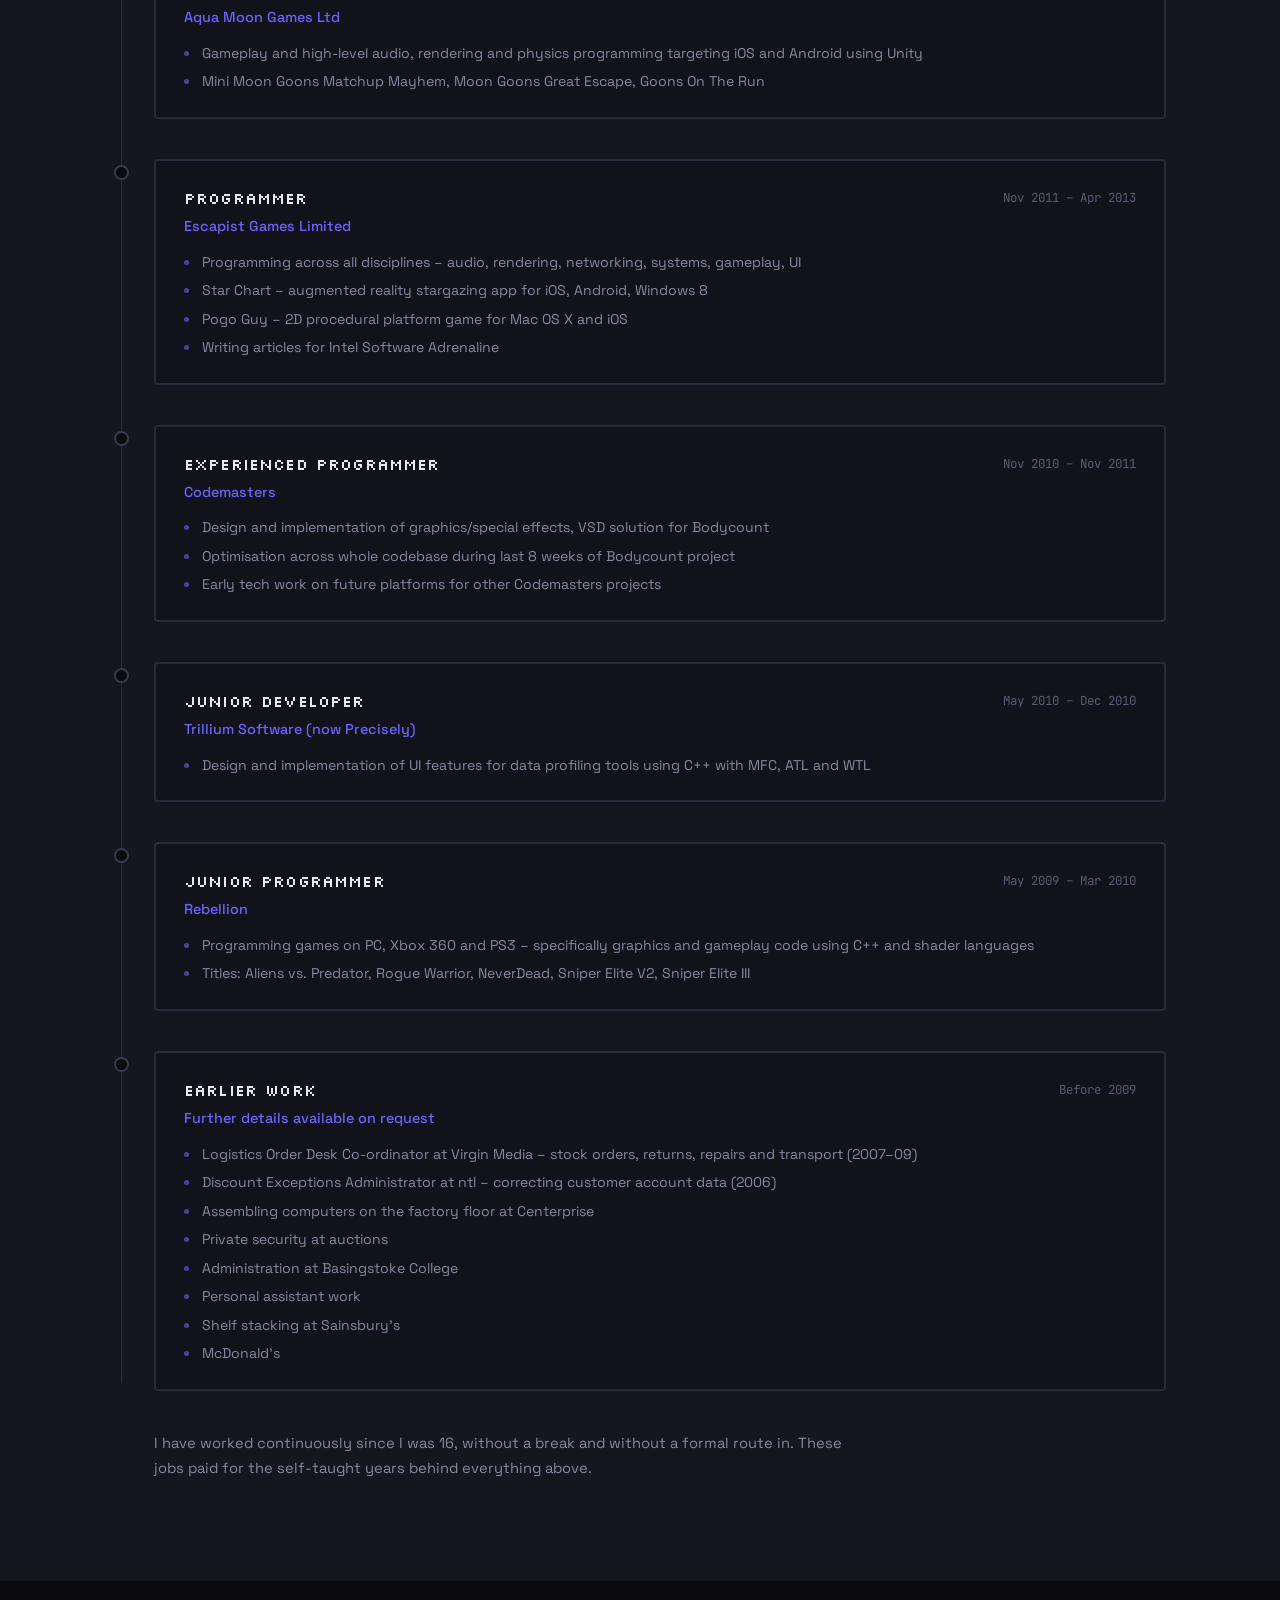
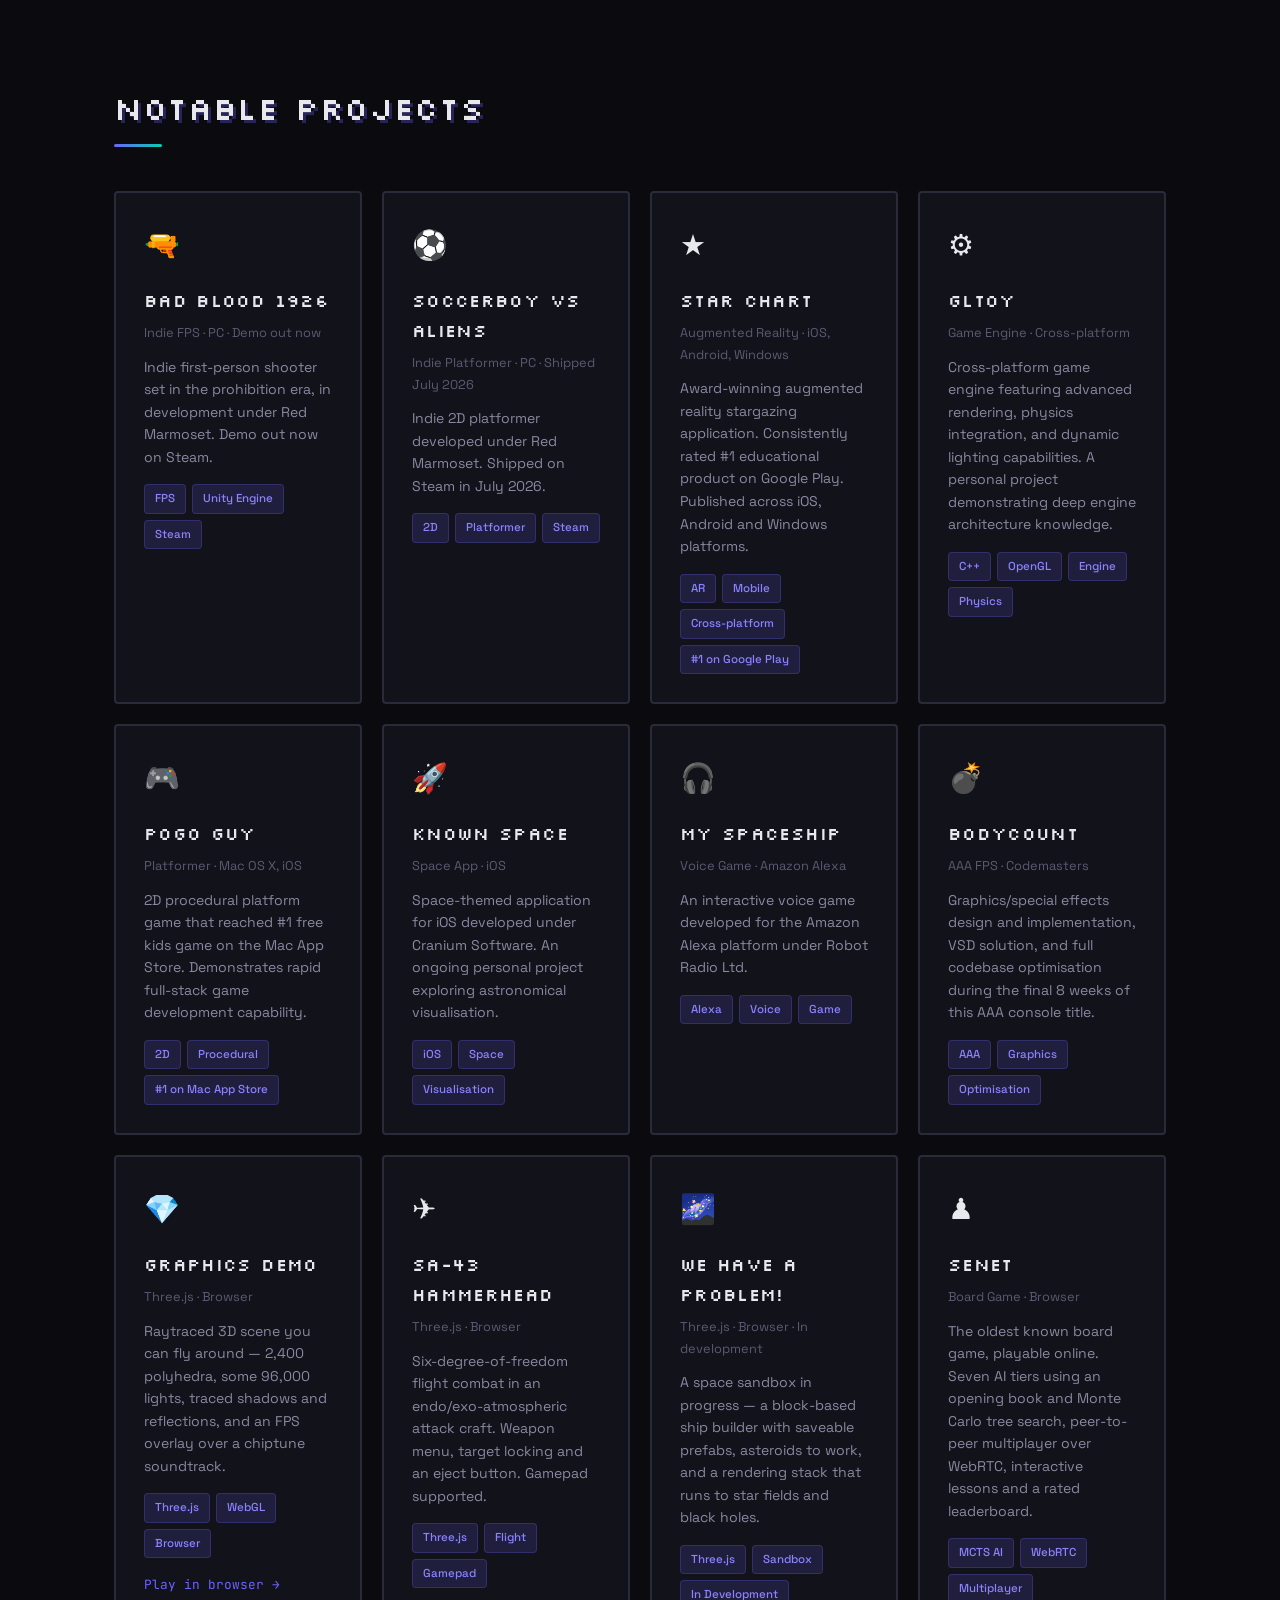
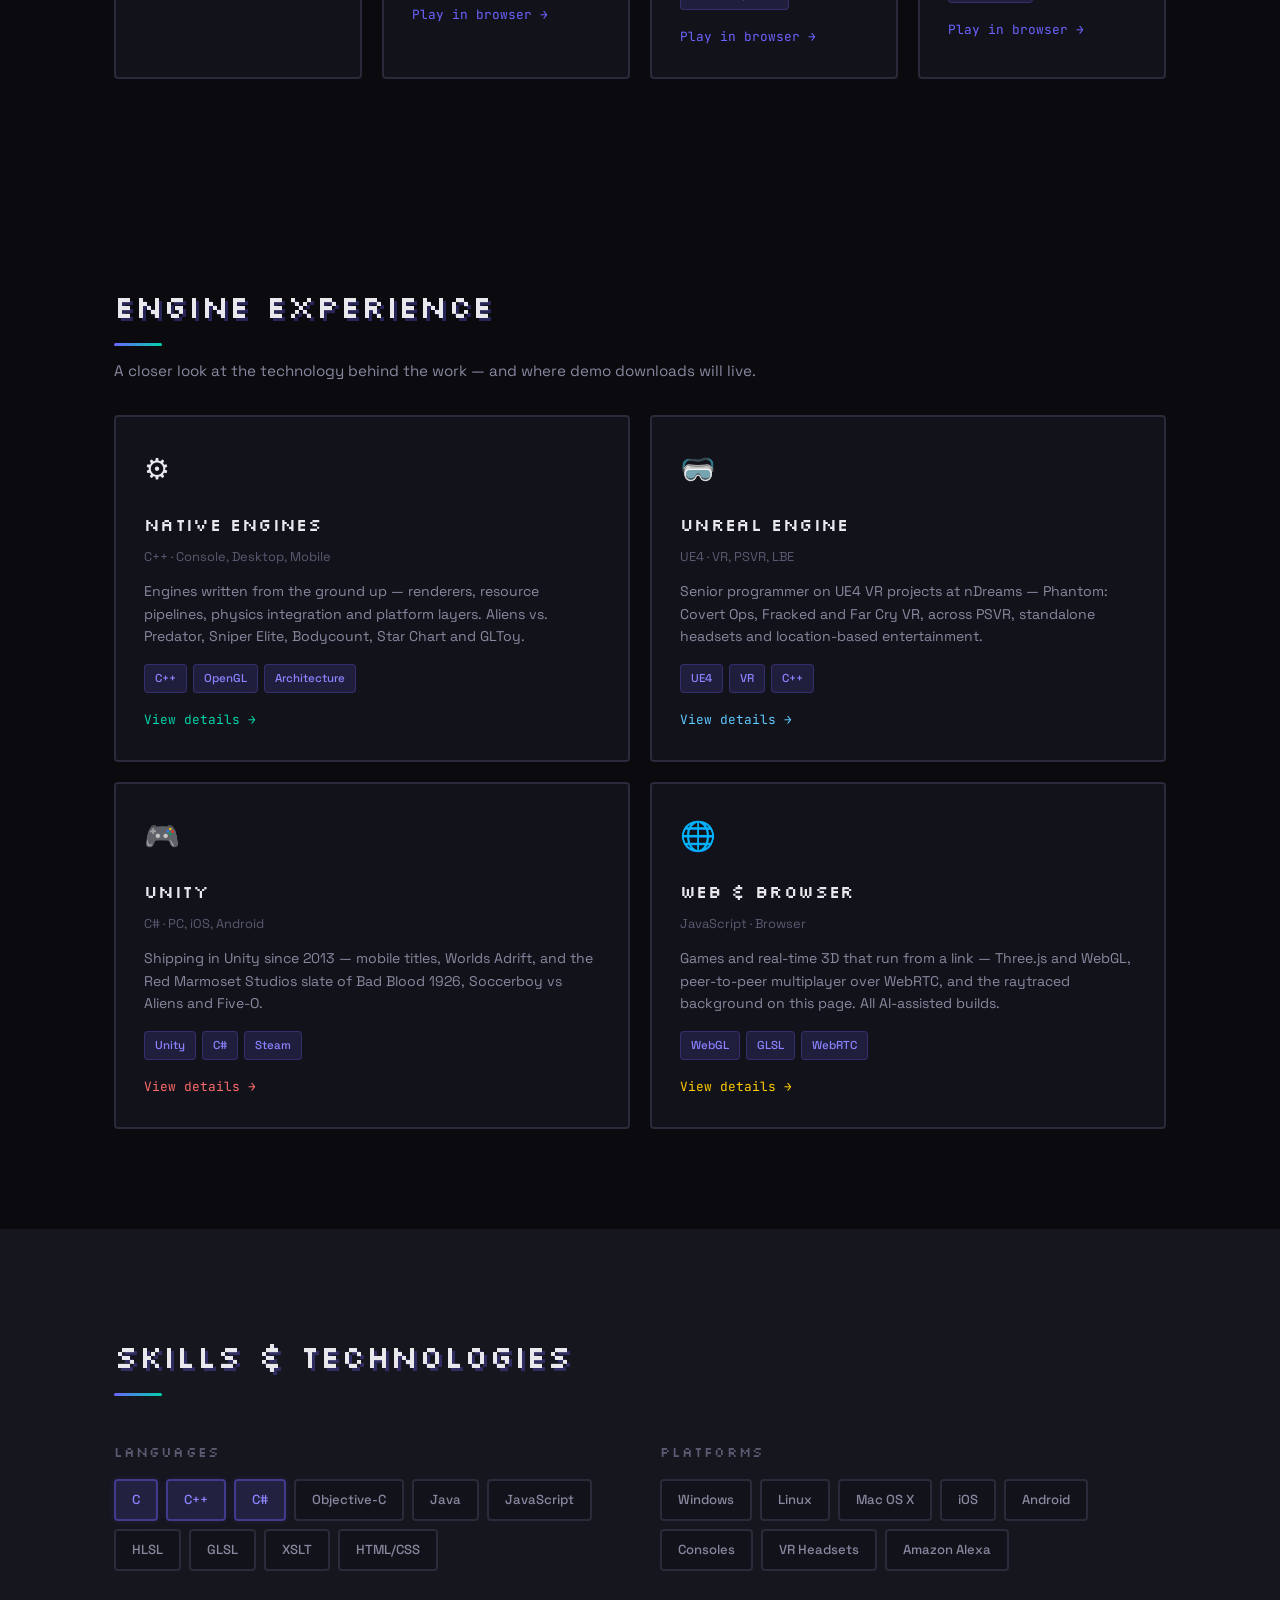
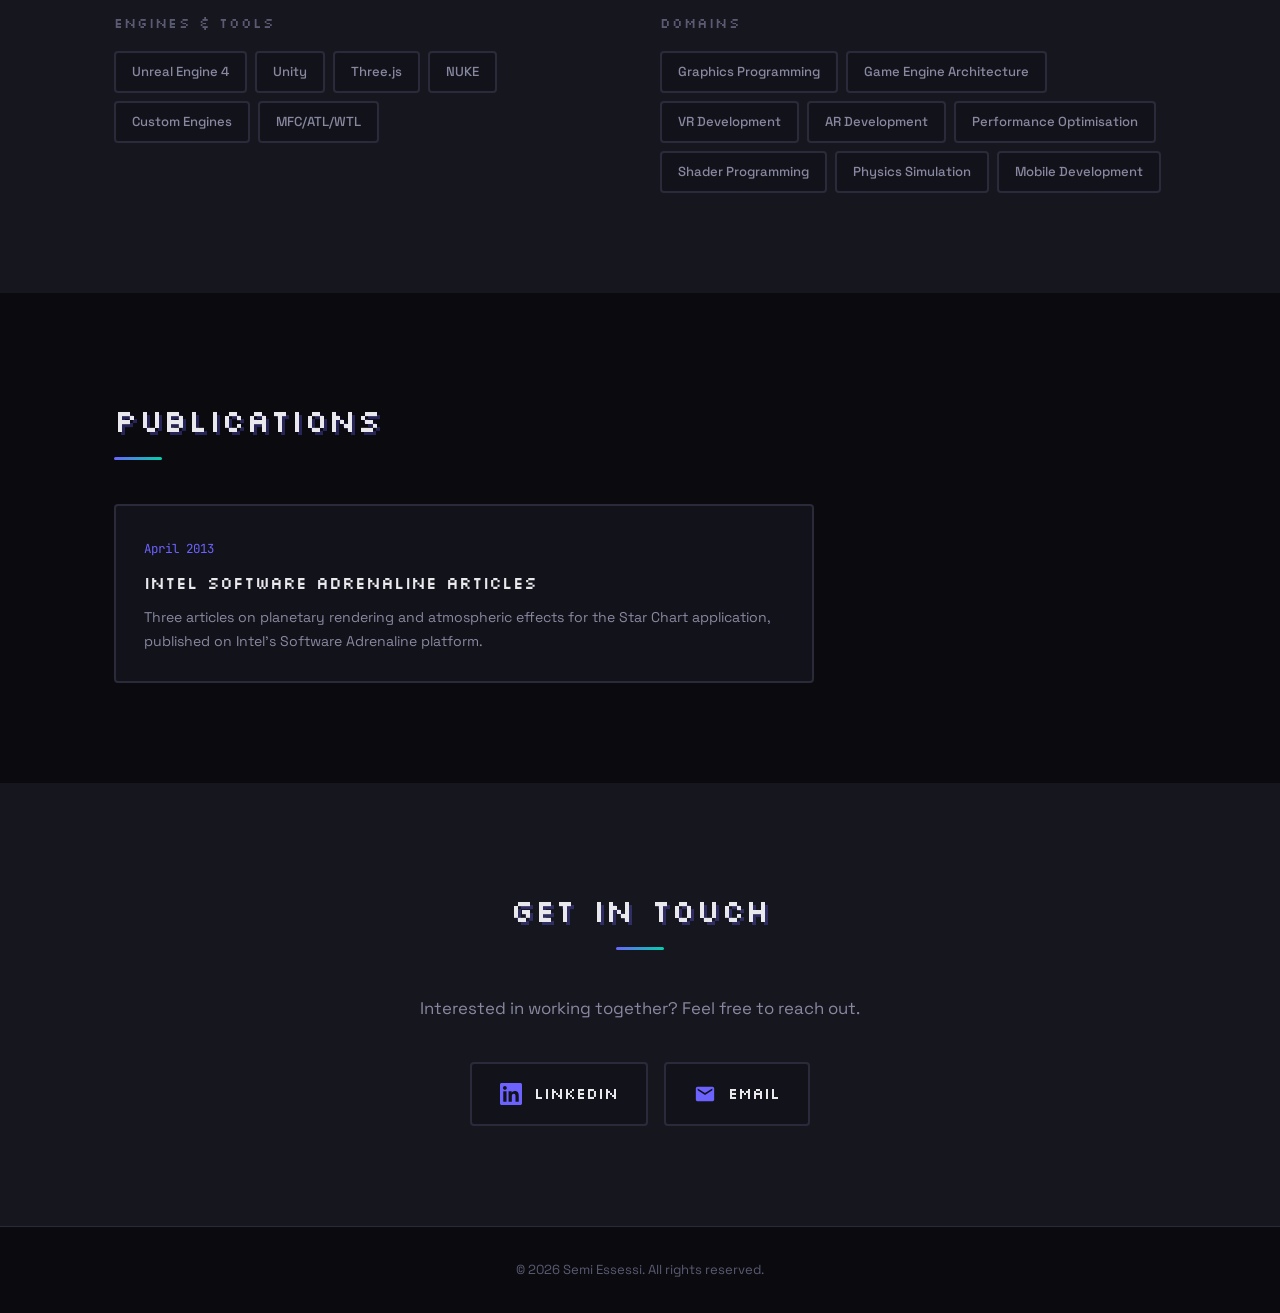
==== commit 421a61d3: "Detail Hedron Yard's raytracing and soften the shader-authoring claim Say what the scene actually is" ====
--- a/index.html
+++ b/index.html
@@ -402,7 +402,7 @@
           <div class="project-icon">&#128142;</div>
           <h3>Graphics Demo</h3>
           <p class="project-meta">Three.js &middot; Browser</p>
-          <p>Real-time 3D scene you can fly around &mdash; polyhedra, moving lights and an FPS overlay, with a chiptune soundtrack.</p>
+          <p>Raytraced 3D scene you can fly around &mdash; 2,400 polyhedra, some 96,000 lights, traced shadows and reflections, and an FPS overlay over a chiptune soundtrack.</p>
           <div class="project-tags">
             <span>Three.js</span><span>WebGL</span><span>Browser</span>
           </div>
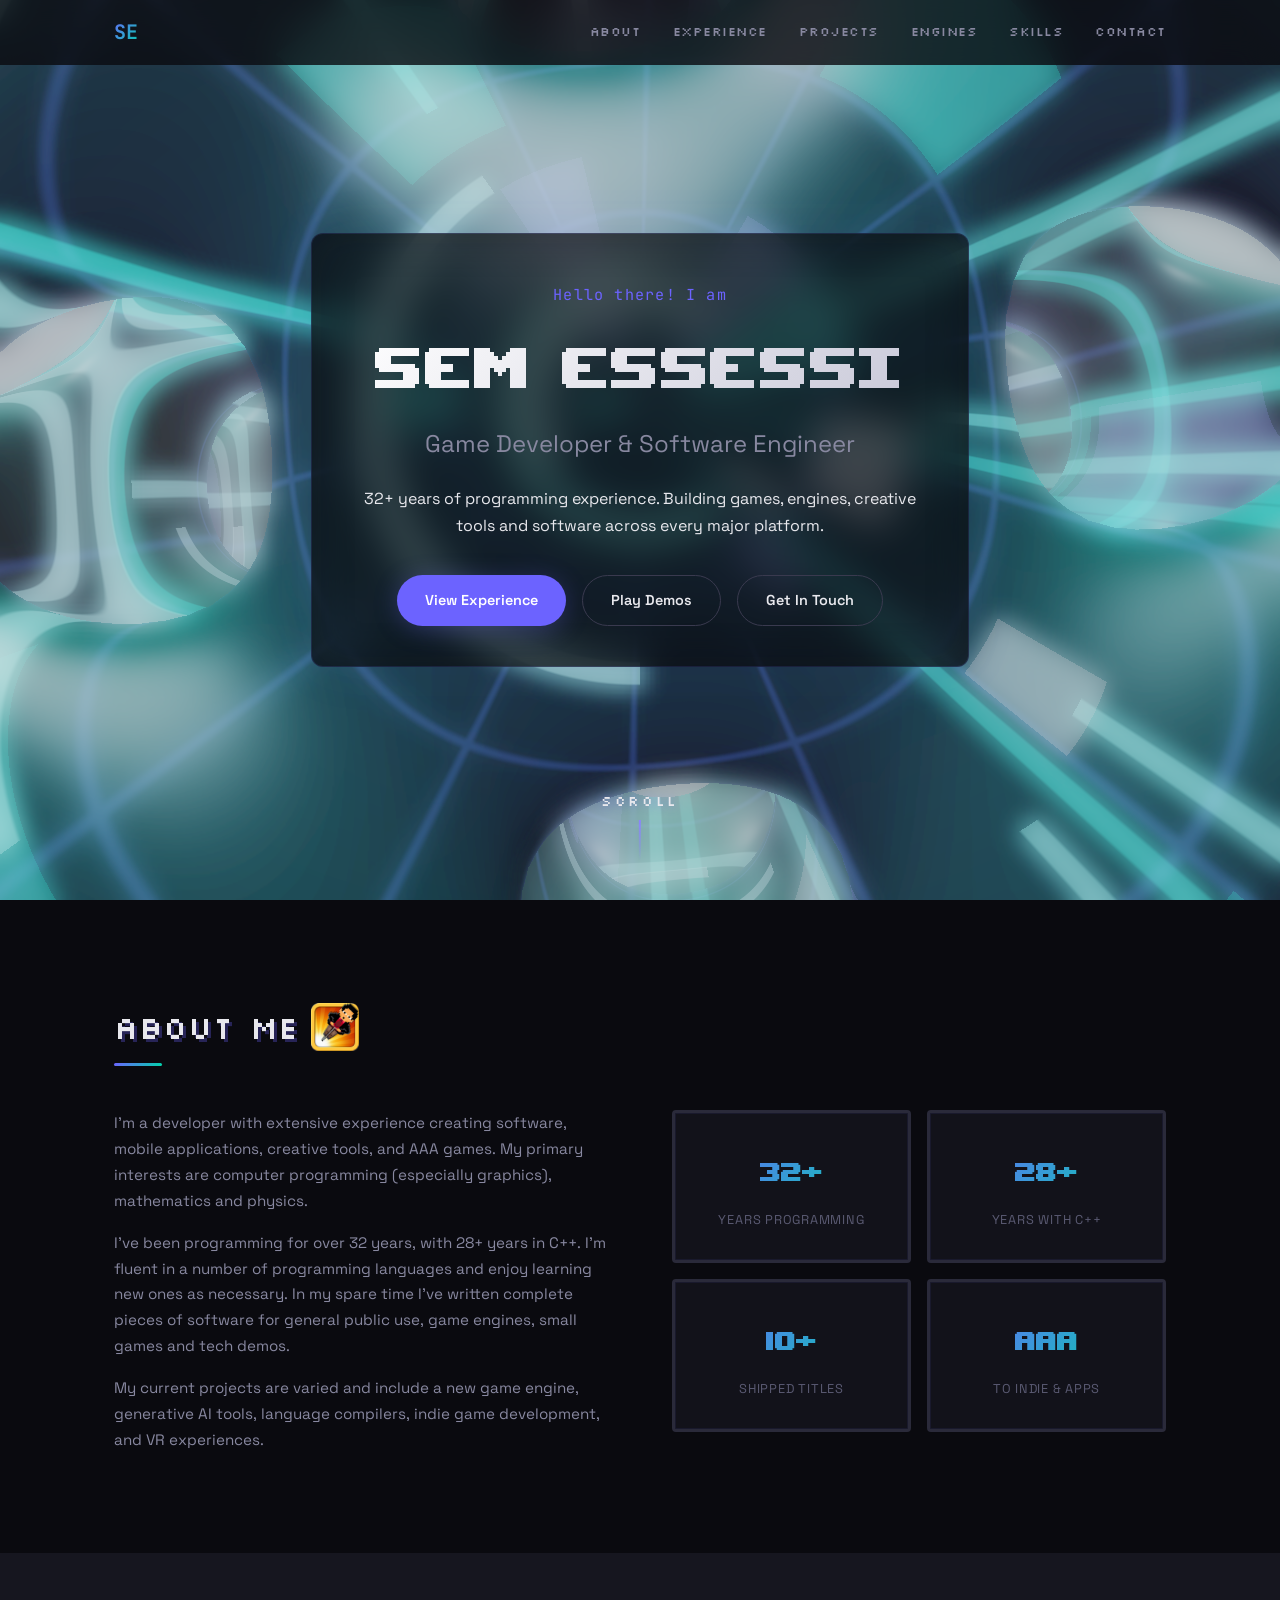
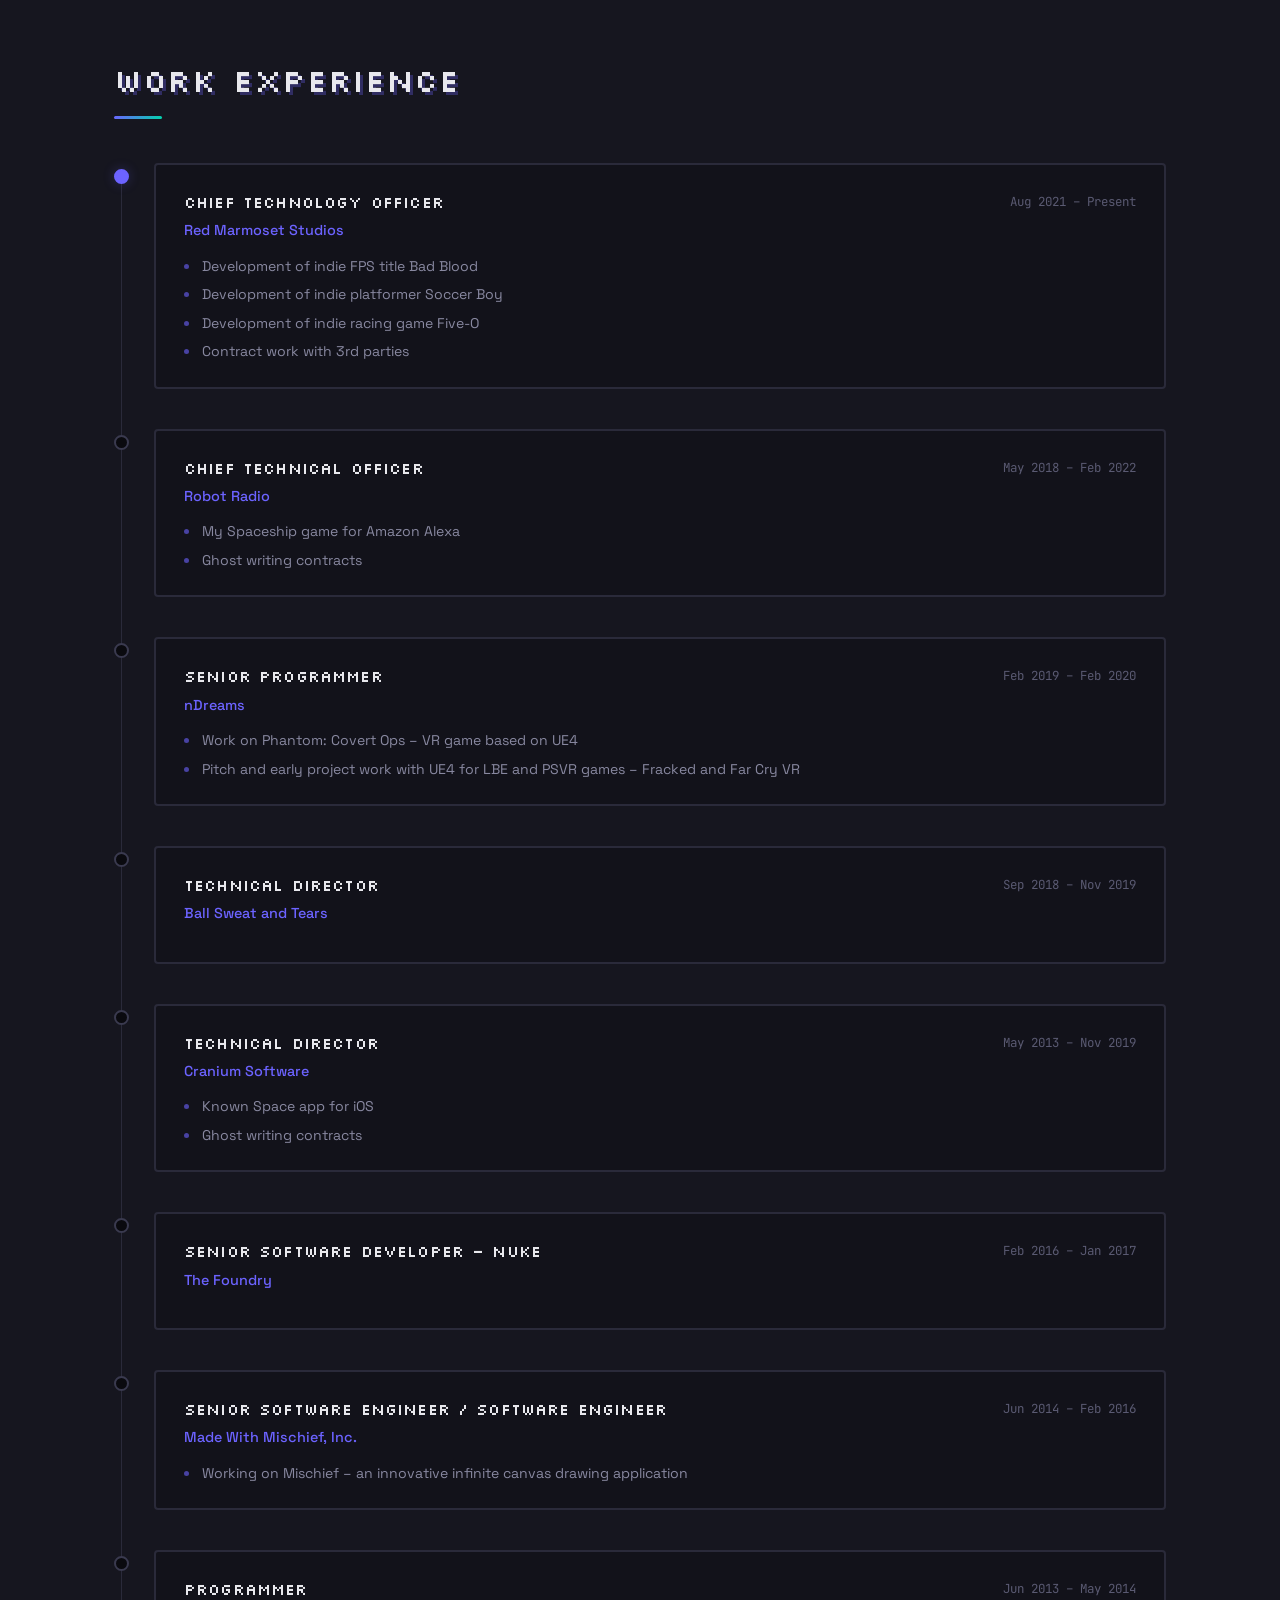
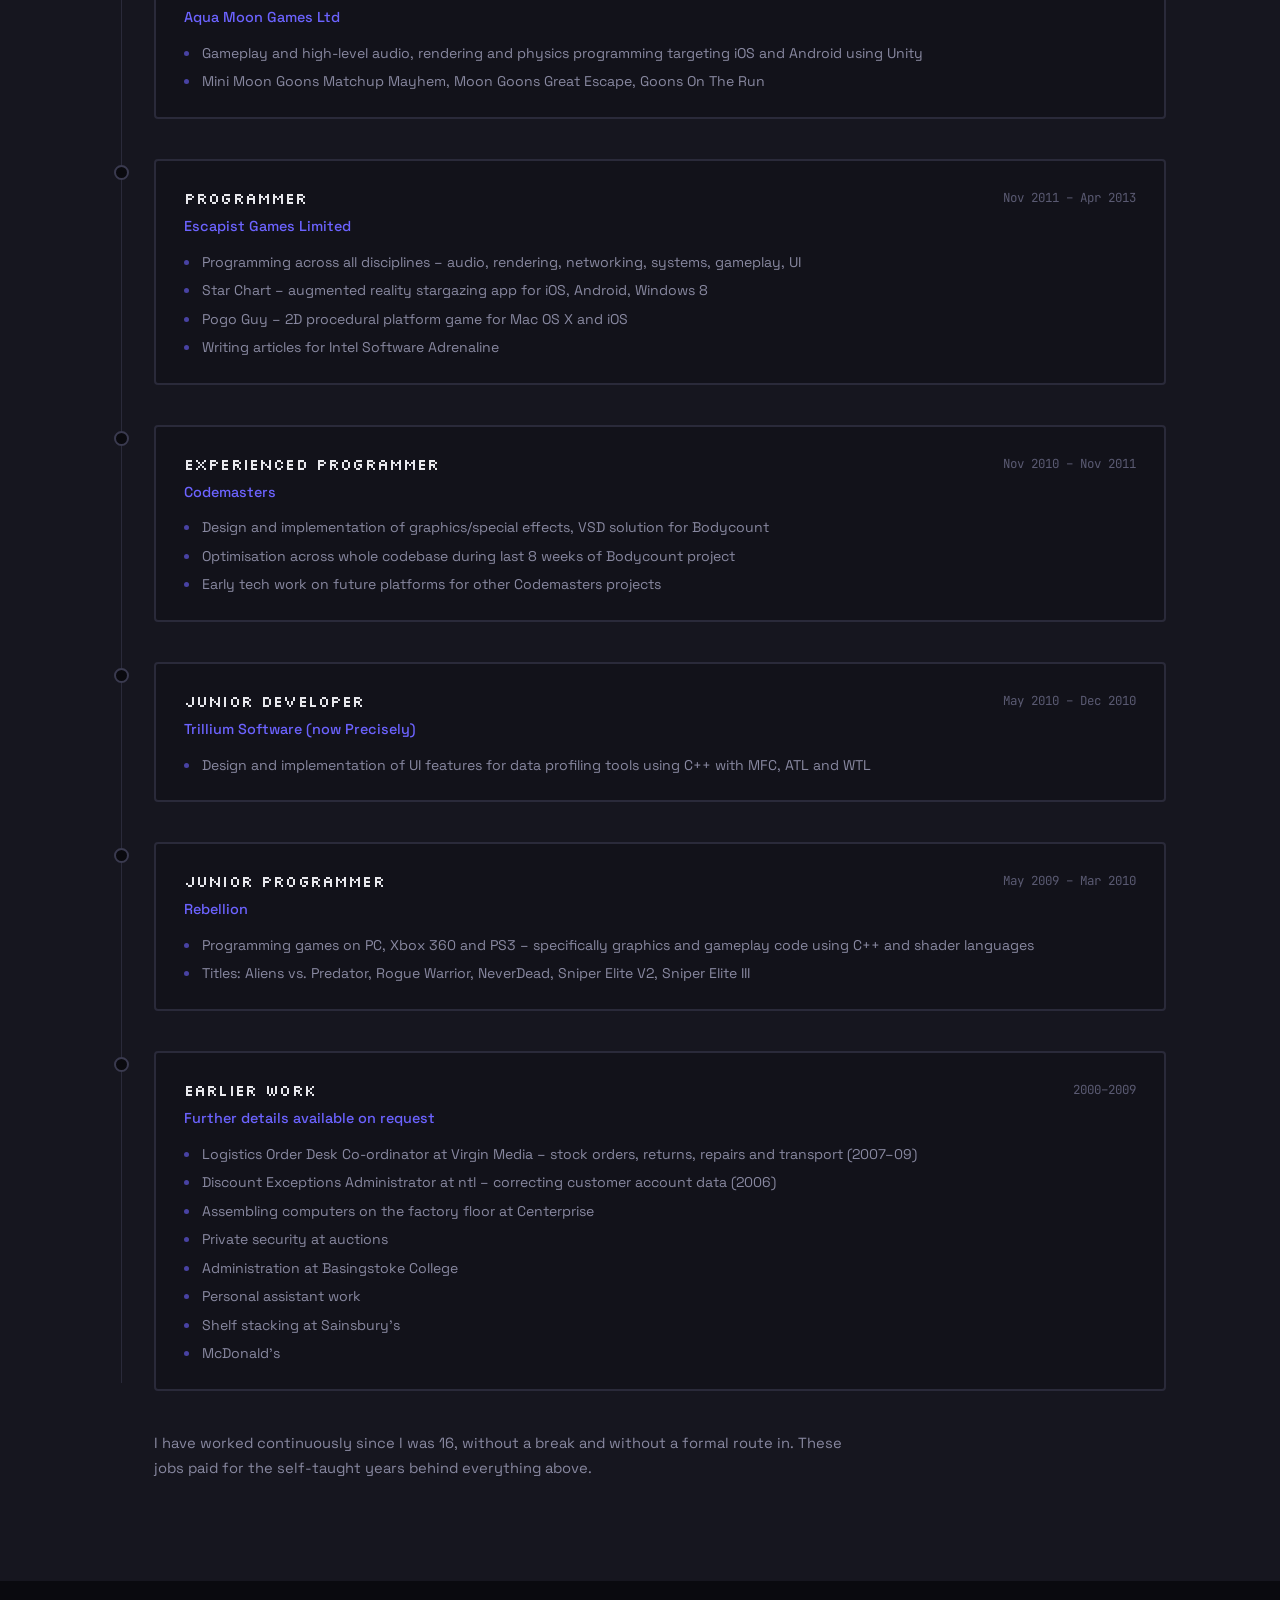
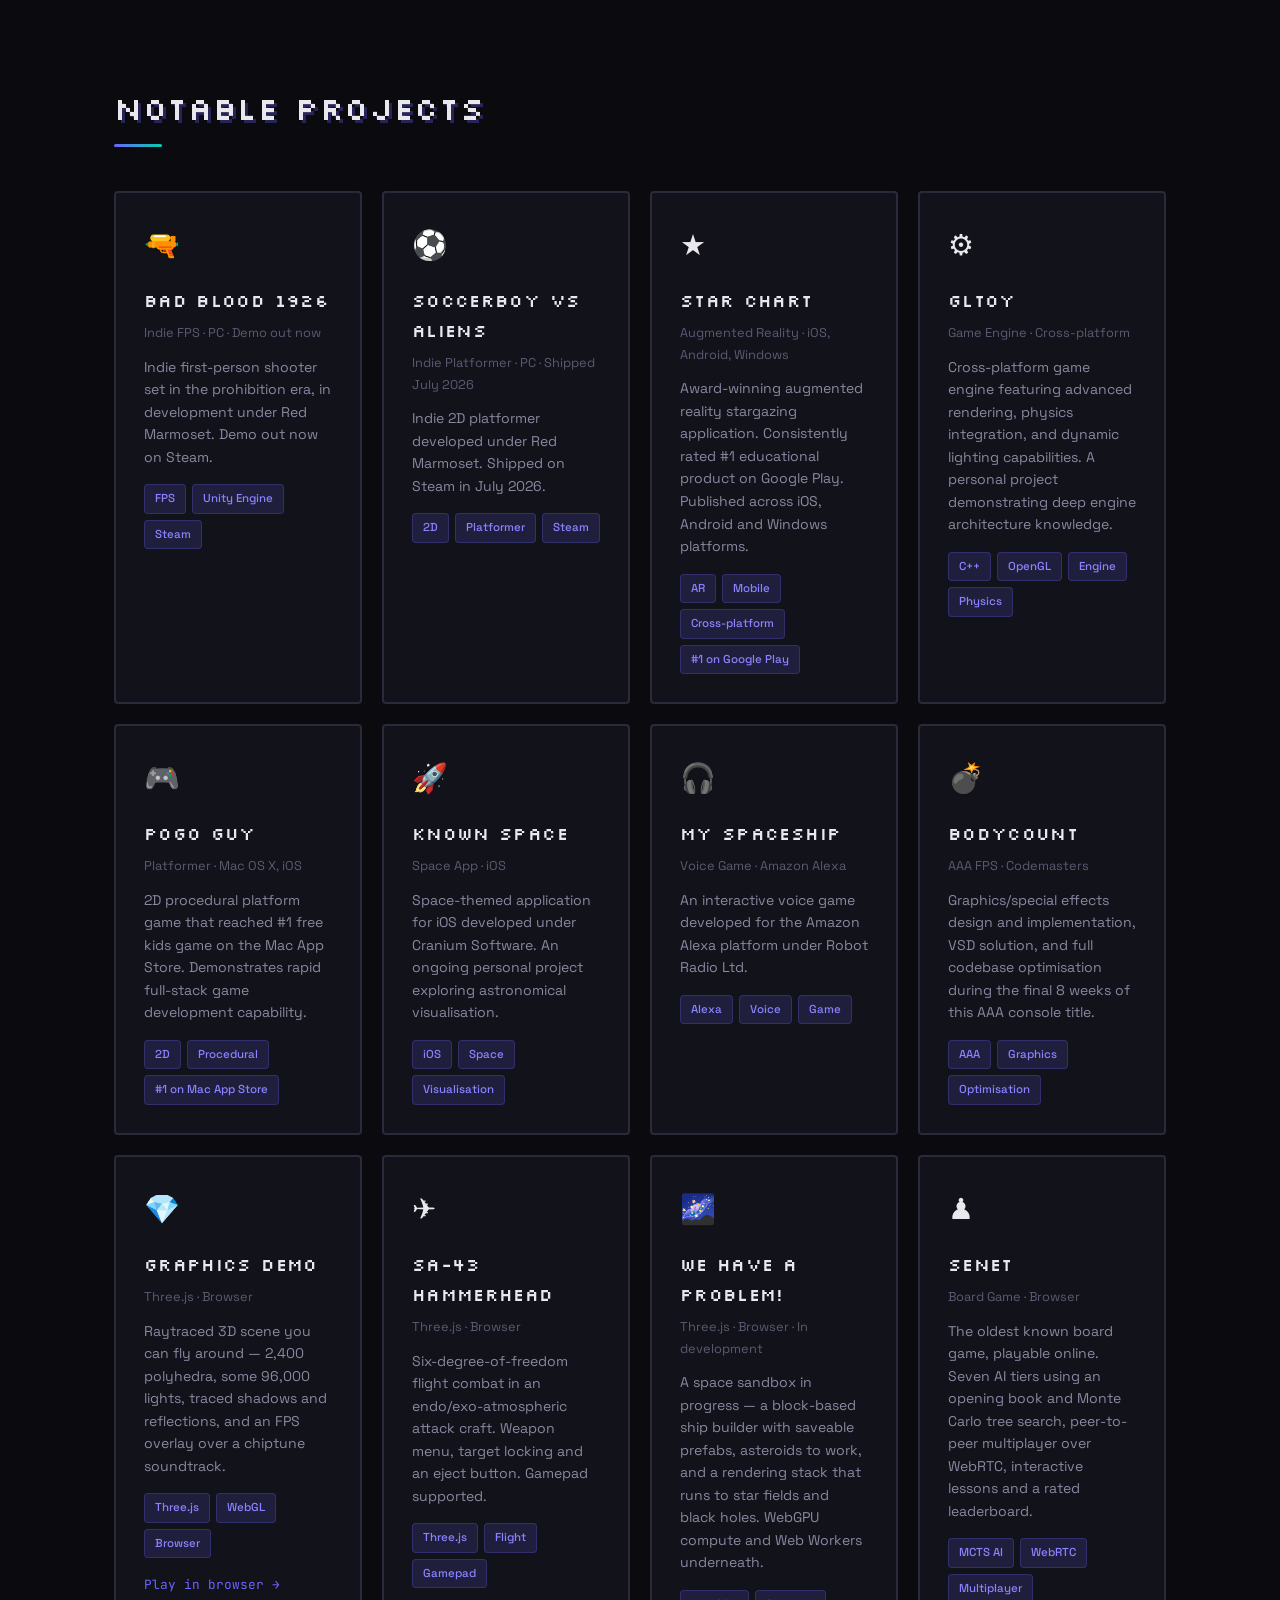
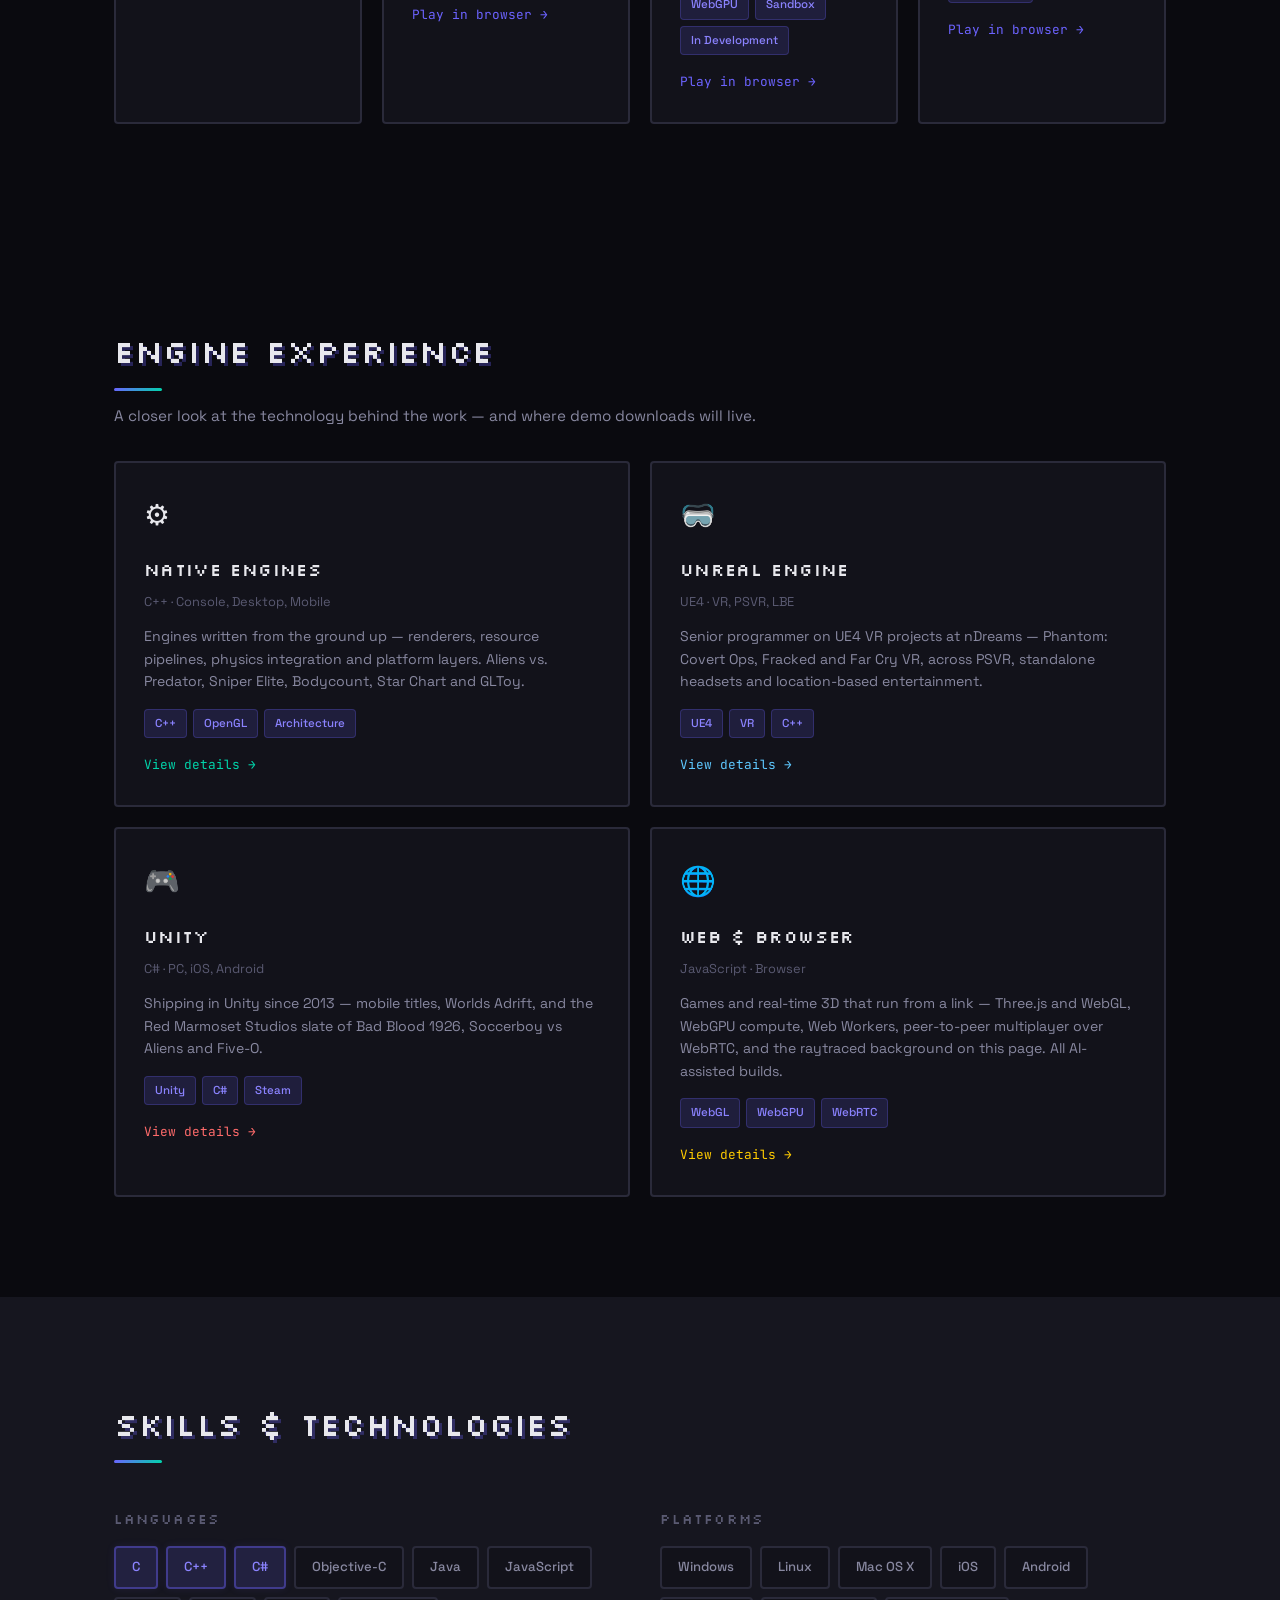
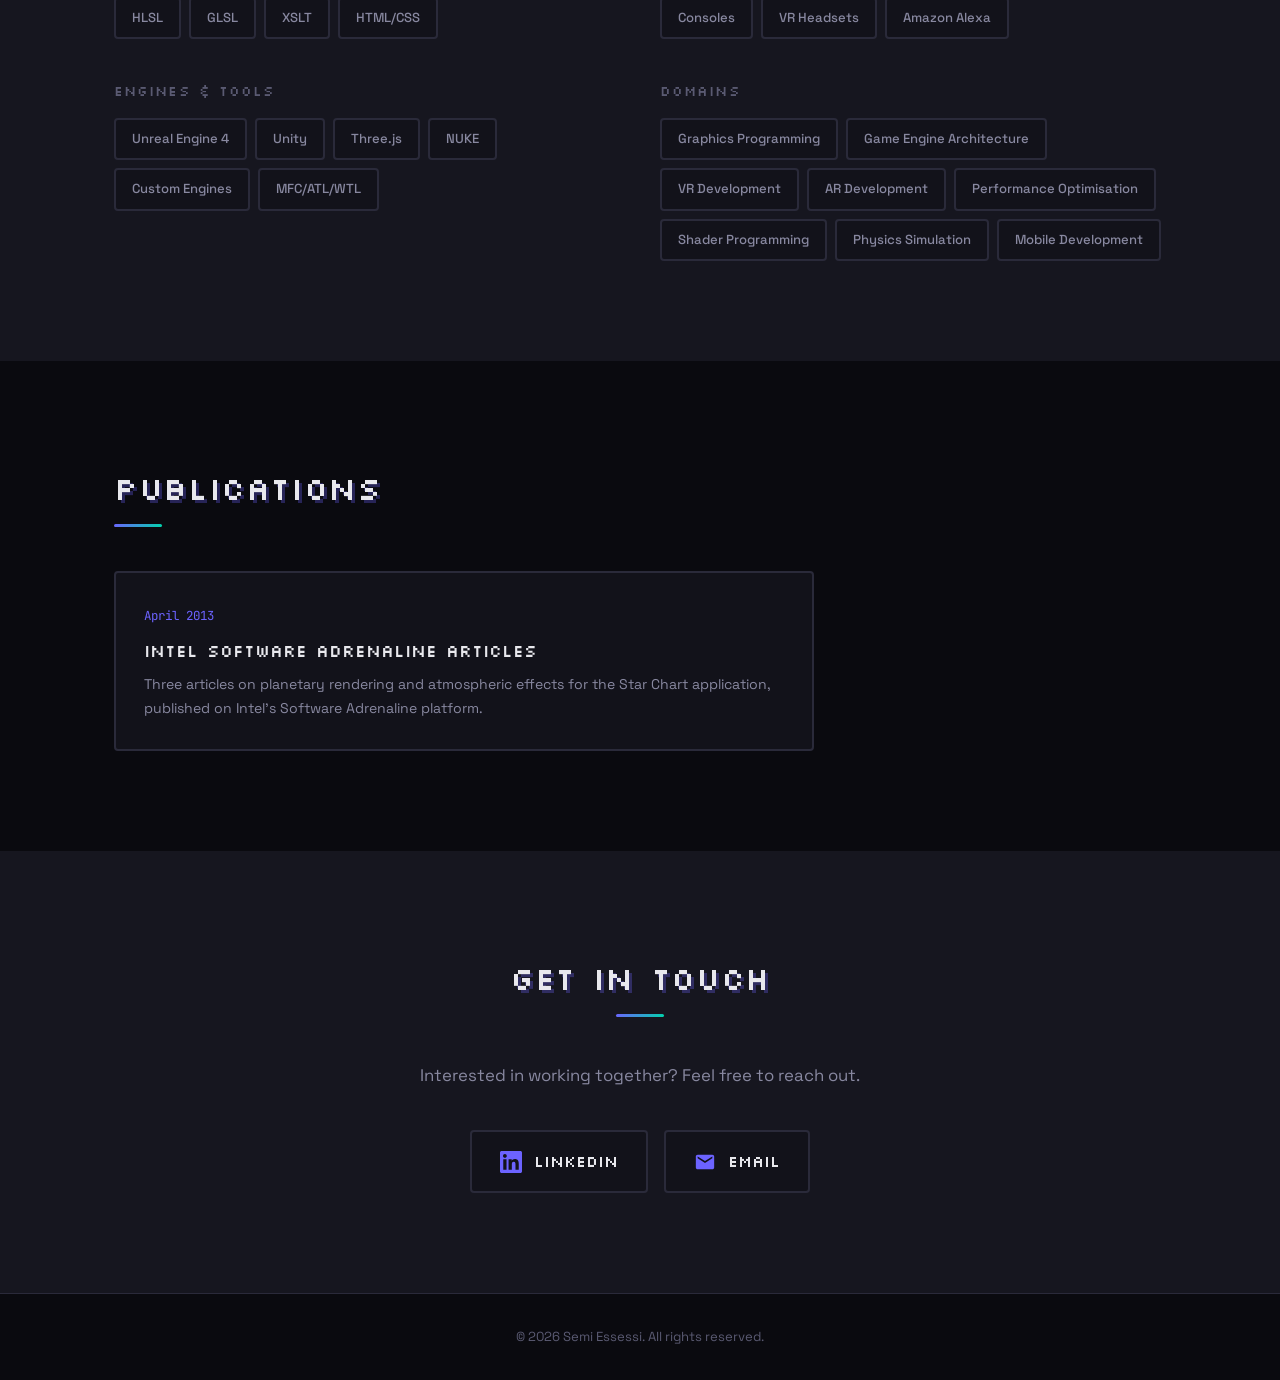
==== commit 3b84b885: "Cover WebGPU and Web Workers, and date the earlier work entry - Add a We Have A Problem! breakdown: " ====
--- a/index.html
+++ b/index.html
@@ -293,7 +293,7 @@
                 <h3>Earlier Work</h3>
                 <p class="timeline-company">Further details available on request</p>
               </div>
-              <span class="timeline-date">Before 2009</span>
+              <span class="timeline-date">2000&ndash;2009</span>
             </div>
             <ul class="timeline-details">
               <li>Logistics Order Desk Co-ordinator at Virgin Media &ndash; stock orders, returns, repairs and transport (2007&ndash;09)</li>
@@ -424,9 +424,9 @@
           <div class="project-icon">&#127756;</div>
           <h3>We Have A Problem!</h3>
           <p class="project-meta">Three.js &middot; Browser &middot; In development</p>
-          <p>A space sandbox in progress &mdash; a block-based ship builder with saveable prefabs, asteroids to work, and a rendering stack that runs to star fields and black holes.</p>
-          <div class="project-tags">
-            <span>Three.js</span><span>Sandbox</span><span>In Development</span>
+          <p>A space sandbox in progress &mdash; a block-based ship builder with saveable prefabs, asteroids to work, and a rendering stack that runs to star fields and black holes. WebGPU compute and Web Workers underneath.</p>
+          <div class="project-tags">
+            <span>WebGPU</span><span>Sandbox</span><span>In Development</span>
           </div>
           <span class="project-cta">Play in browser &rarr;</span>
         </a>
@@ -489,9 +489,9 @@
           <div class="project-icon">&#127760;</div>
           <h3>Web &amp; Browser</h3>
           <p class="project-meta">JavaScript &middot; Browser</p>
-          <p>Games and real-time 3D that run from a link &mdash; Three.js and WebGL, peer-to-peer multiplayer over WebRTC, and the raytraced background on this page. All AI-assisted builds.</p>
-          <div class="project-tags">
-            <span>WebGL</span><span>GLSL</span><span>WebRTC</span>
+          <p>Games and real-time 3D that run from a link &mdash; Three.js and WebGL, WebGPU compute, Web Workers, peer-to-peer multiplayer over WebRTC, and the raytraced background on this page. All AI-assisted builds.</p>
+          <div class="project-tags">
+            <span>WebGL</span><span>WebGPU</span><span>WebRTC</span>
           </div>
           <span class="project-cta">View details &rarr;</span>
         </a>
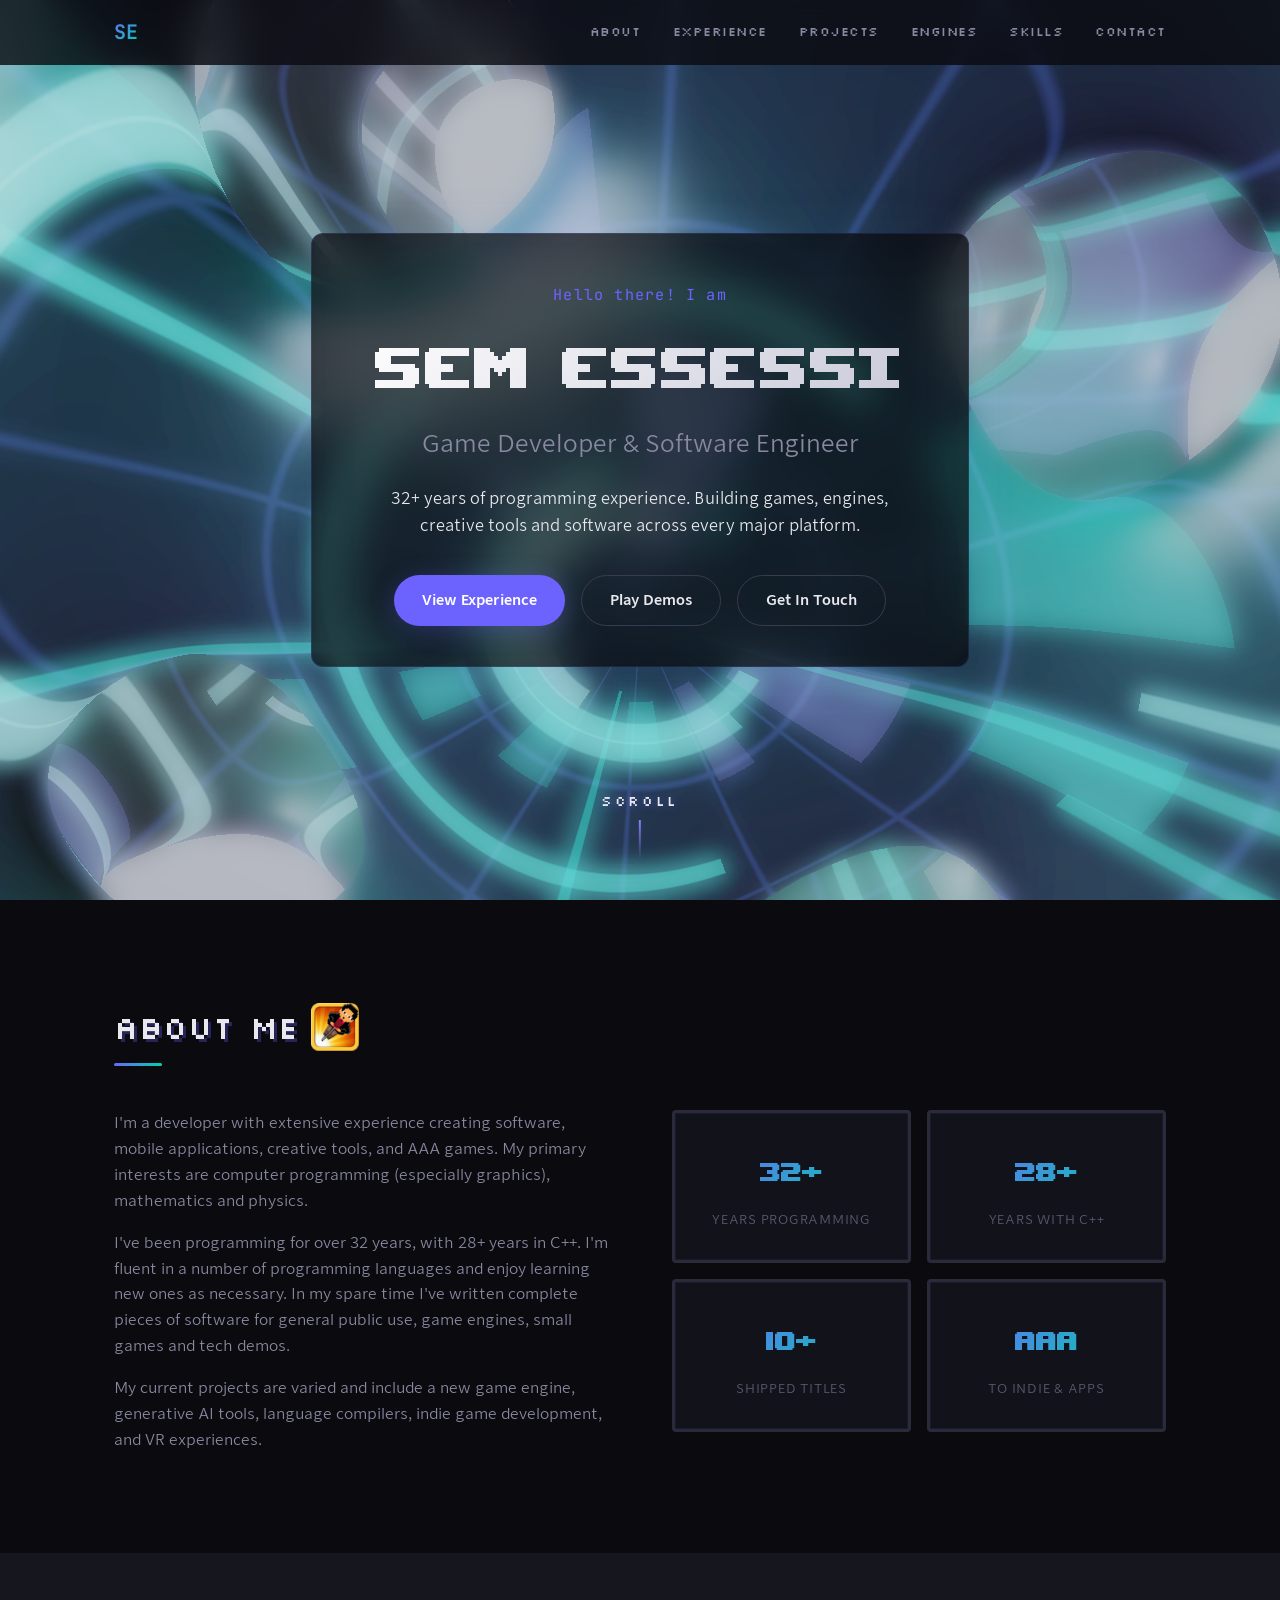
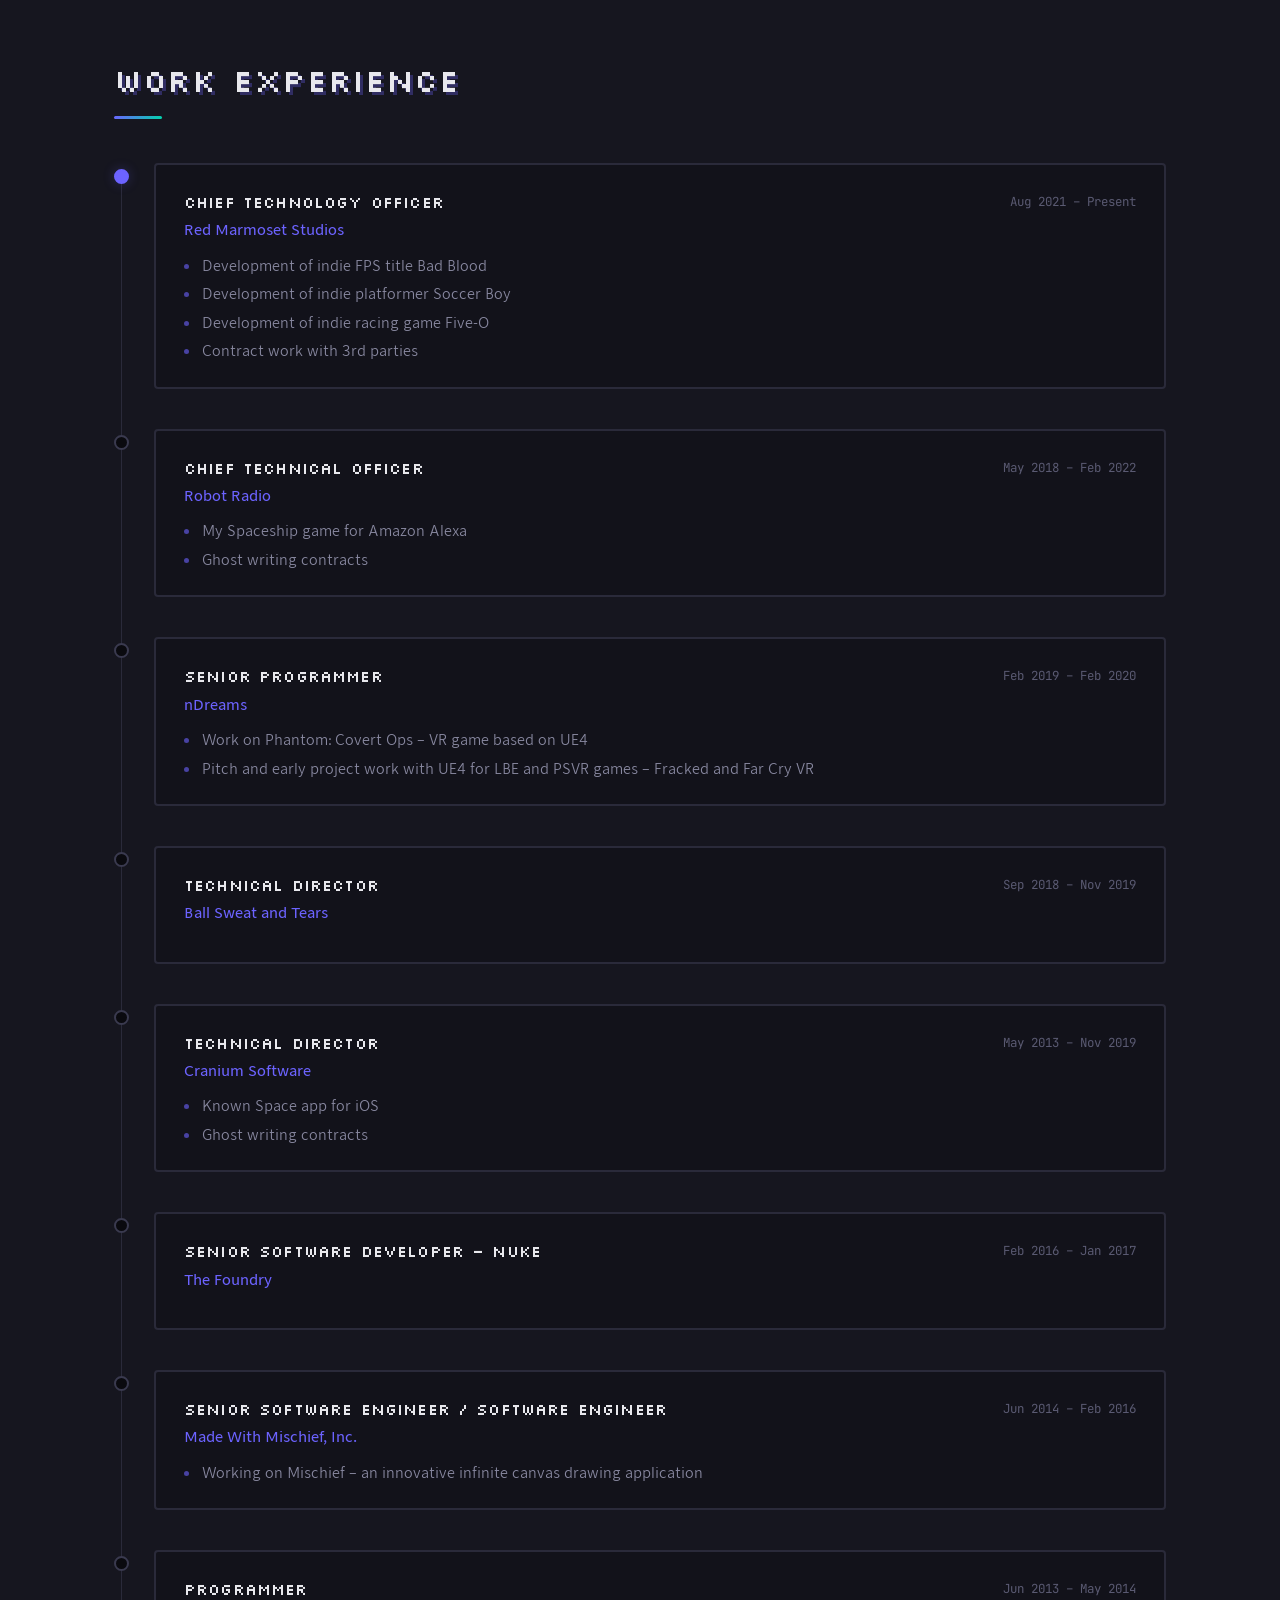
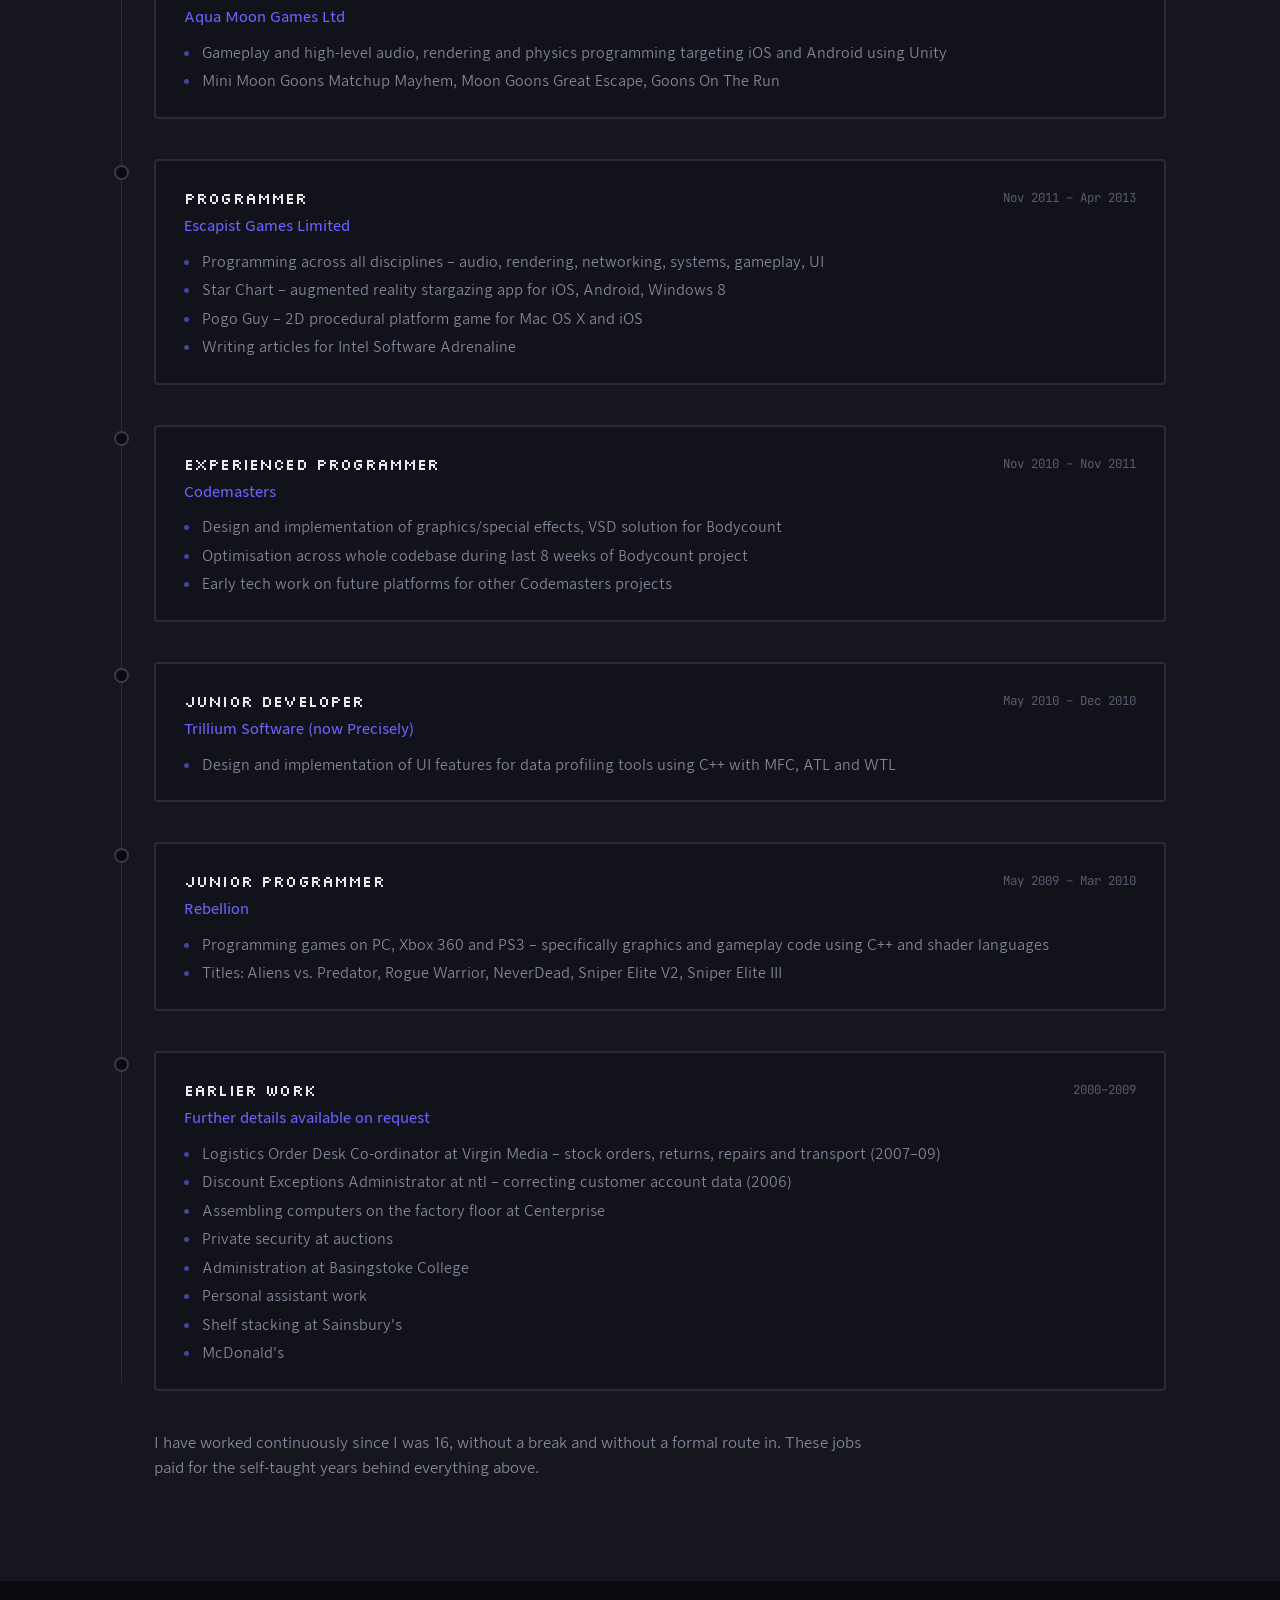
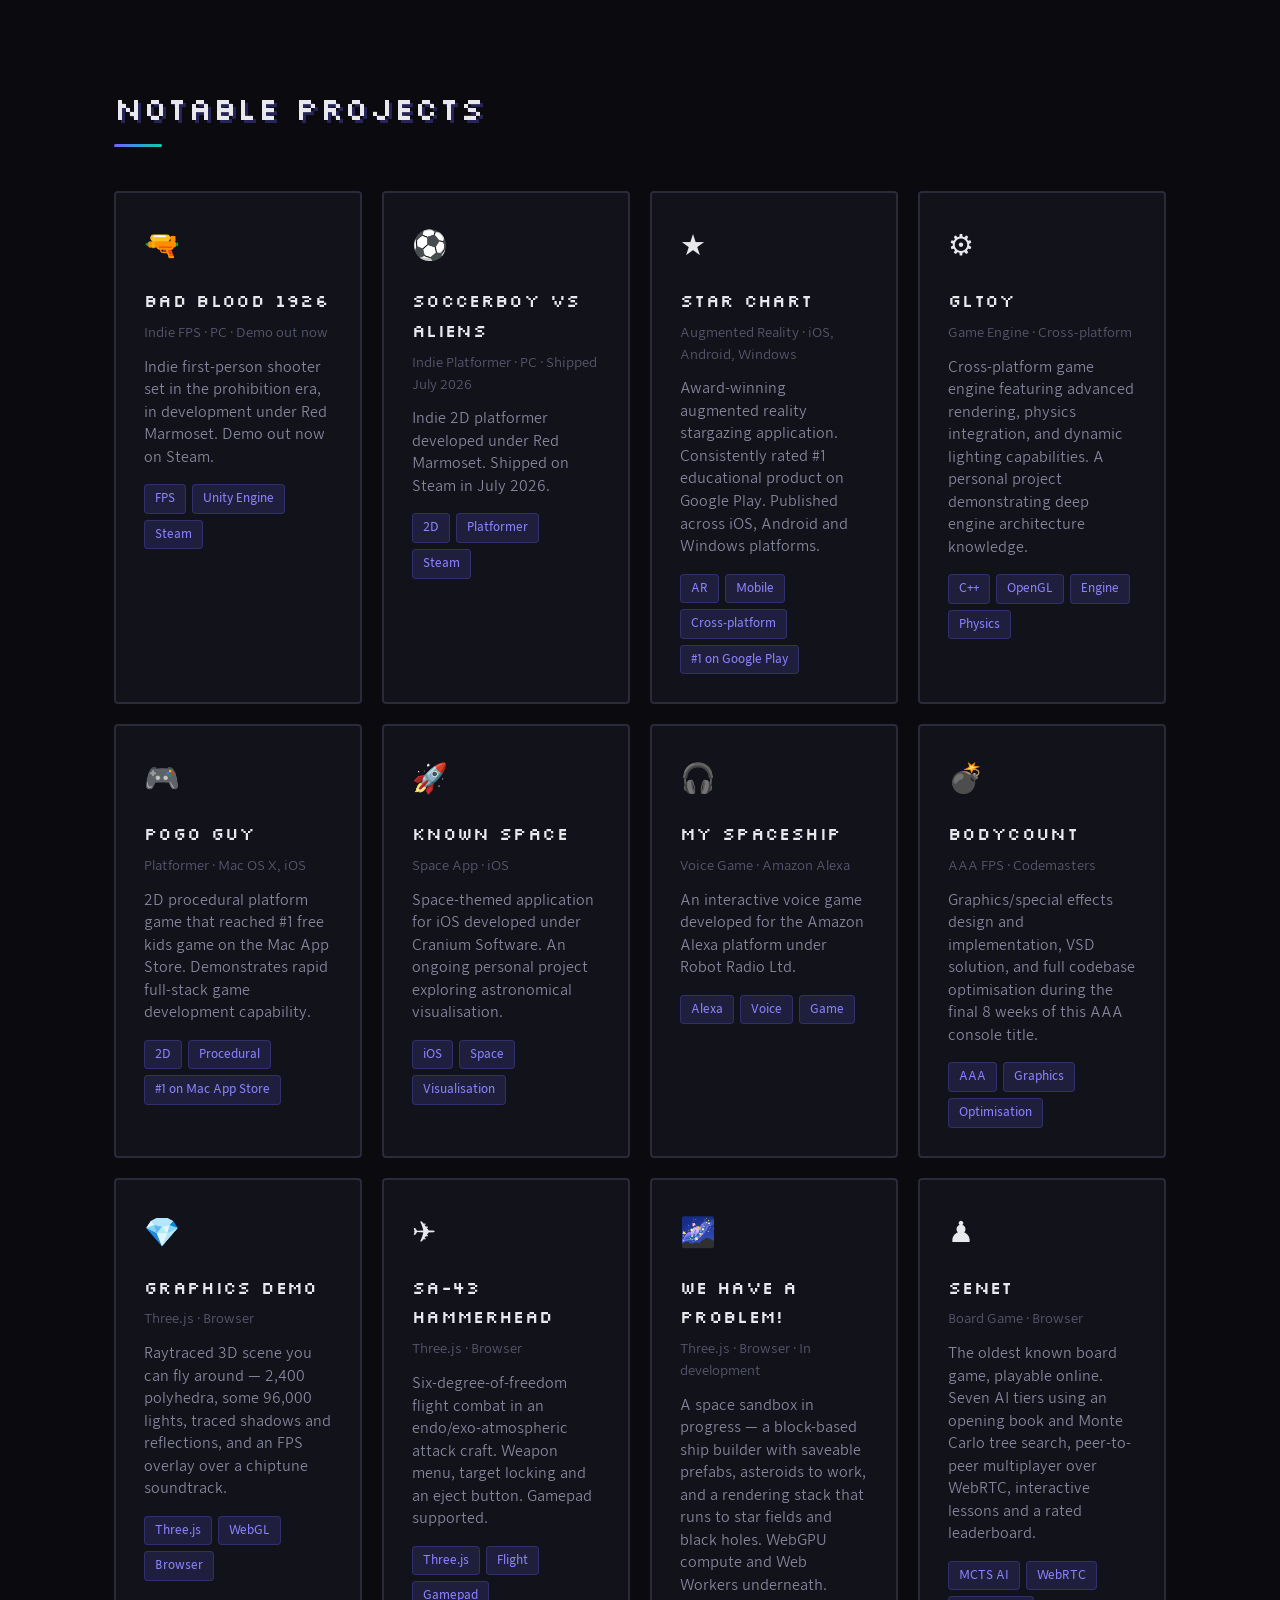
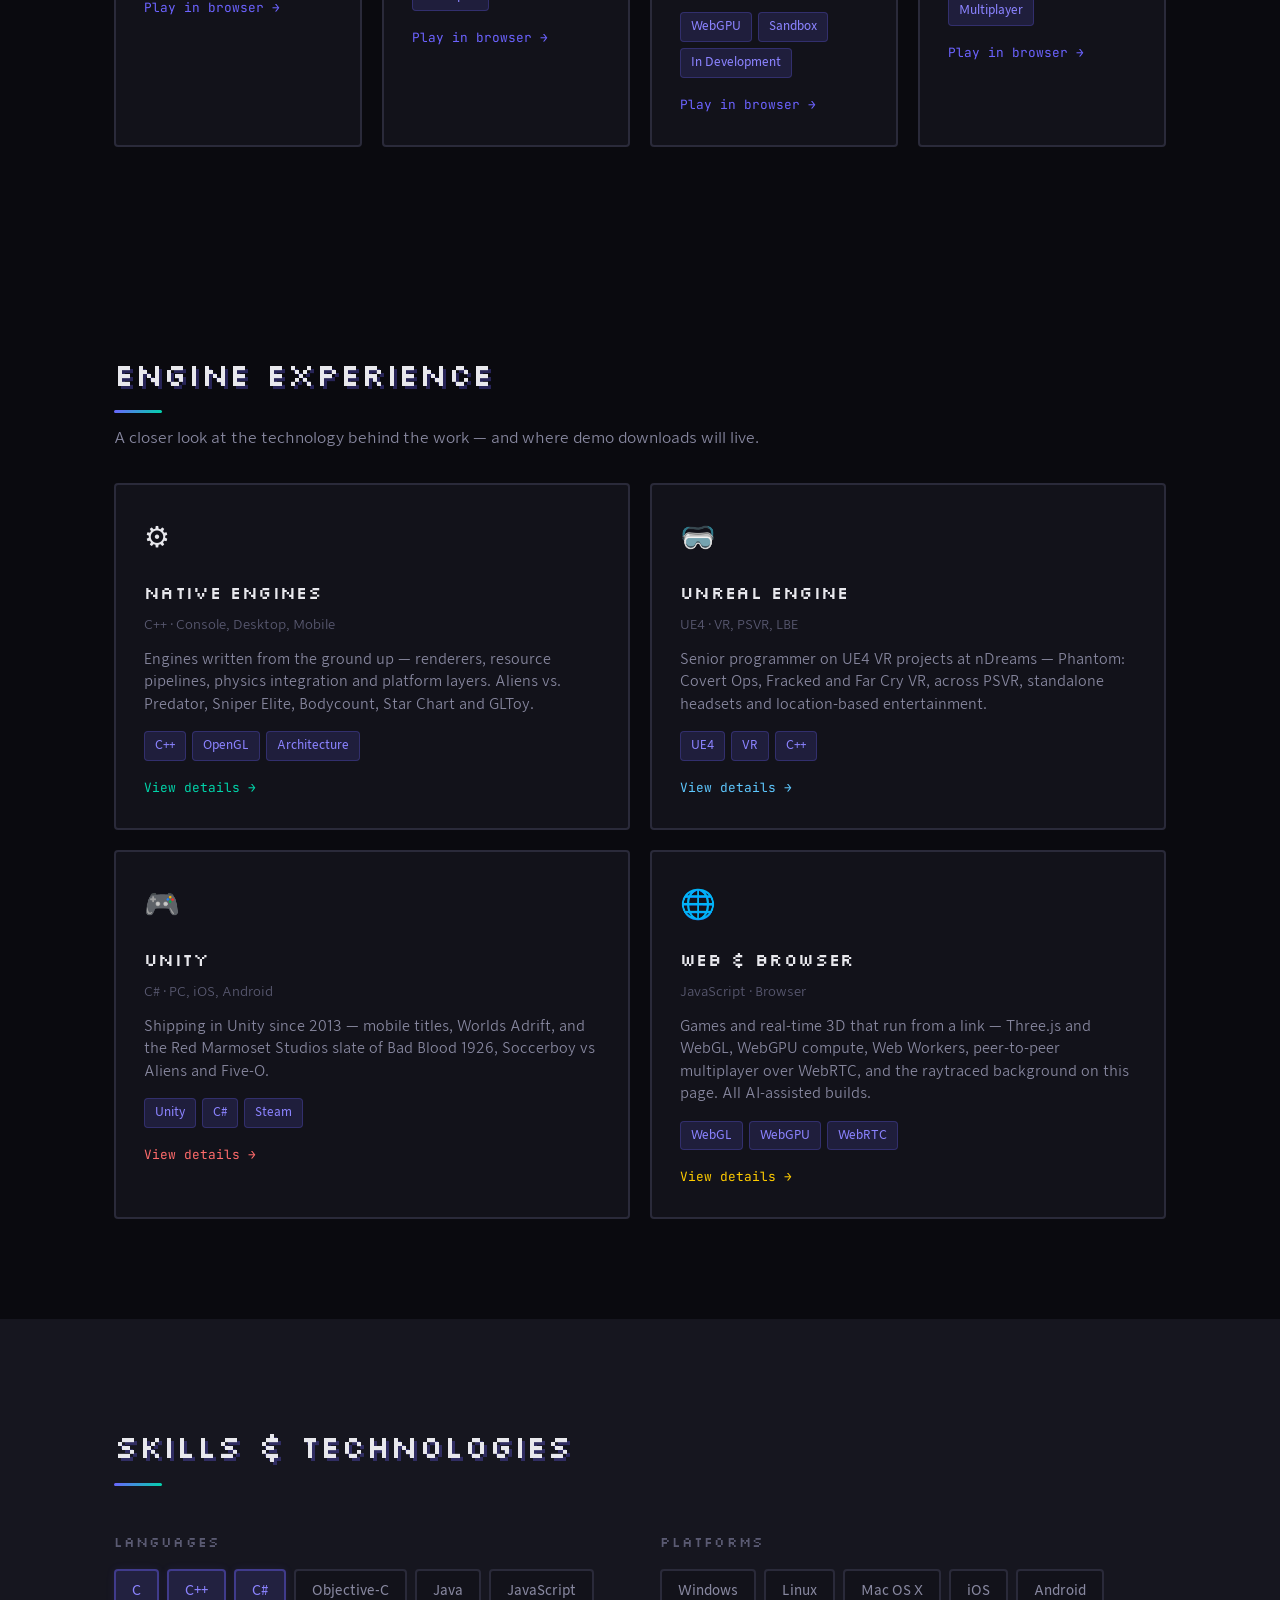
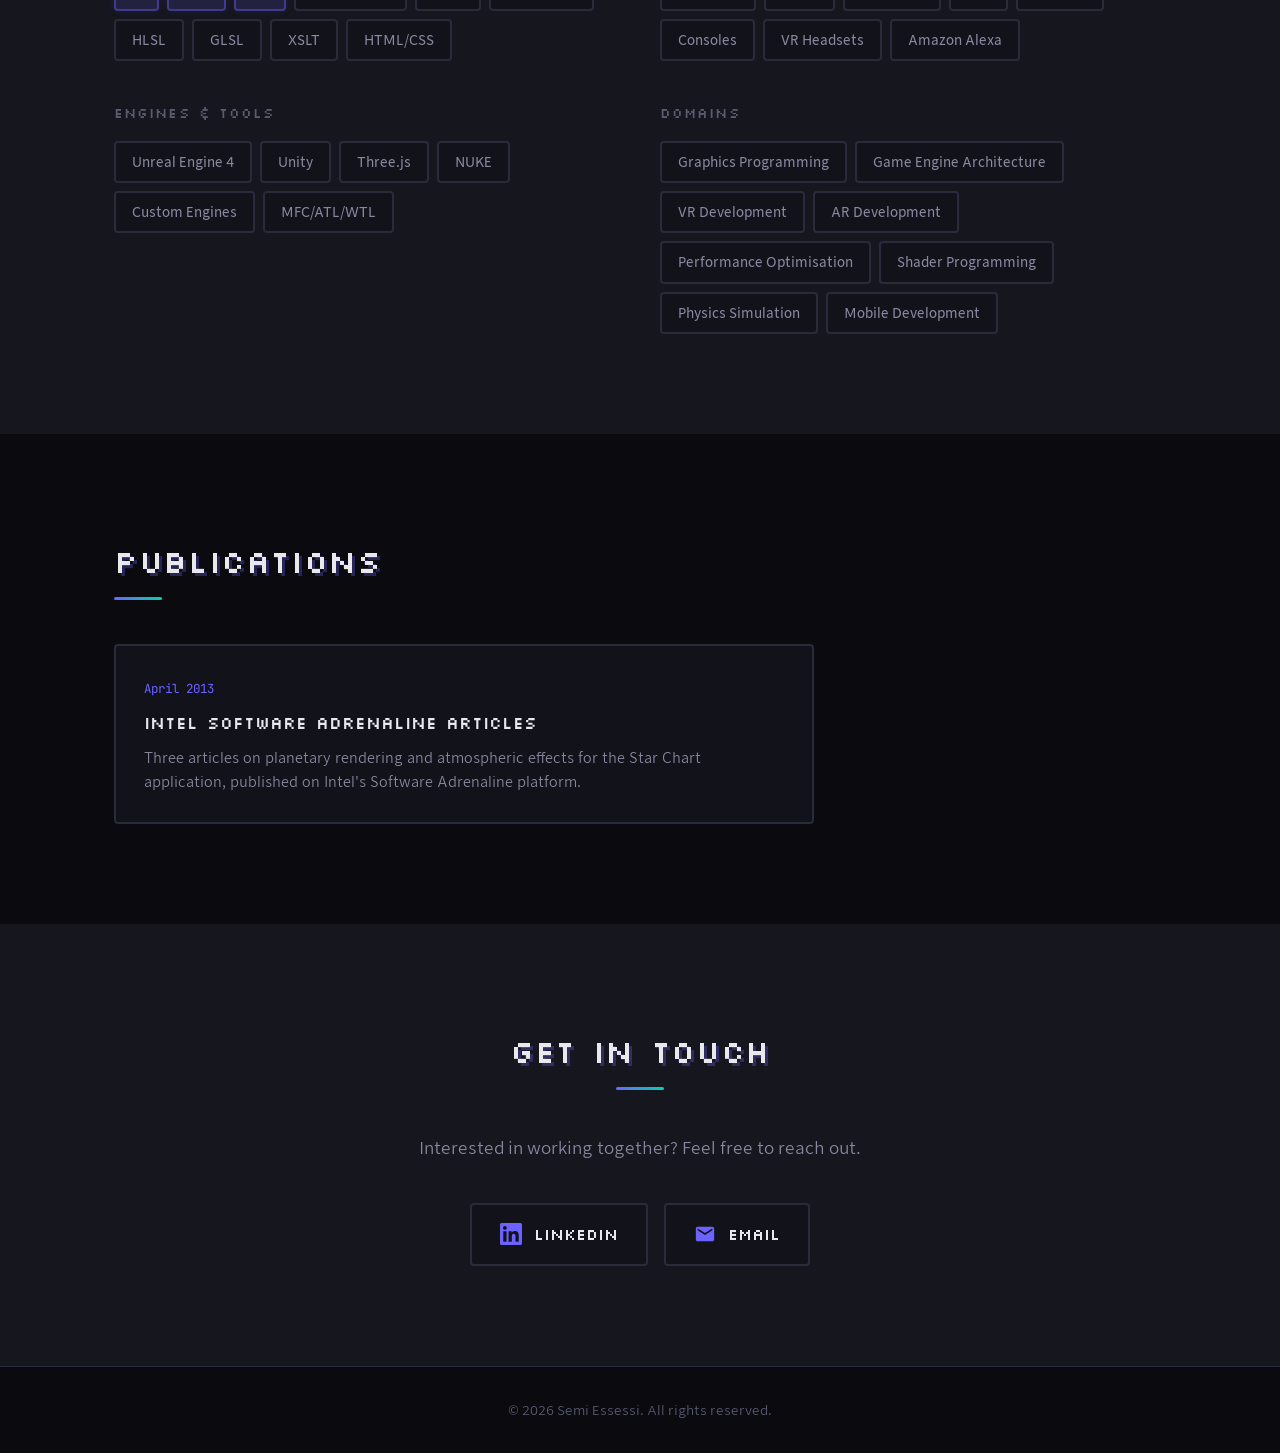
==== commit 5b8c2d72: "Use Nebula Sans for body text instead of Space Grotesk Self-host the latin woff2 at 300-700 from Fon" ====
--- a/index.html
+++ b/index.html
@@ -6,7 +6,7 @@
   <title>Sem Essessi - Game Developer &amp; Software Engineer</title>
   <link rel="preconnect" href="https://fonts.googleapis.com">
   <link rel="preconnect" href="https://fonts.gstatic.com" crossorigin>
-  <link href="https://fonts.googleapis.com/css2?family=Space+Grotesk:wght@300;400;500;600;700&family=JetBrains+Mono:wght@400;500&family=Silkscreen&display=swap" rel="stylesheet">
+  <link href="https://fonts.googleapis.com/css2?family=JetBrains+Mono:wght@400;500&family=Silkscreen&display=swap" rel="stylesheet">
   <link rel="stylesheet" href="style.css">
   <style>@font-face{font-family:'Upheaval';src:url('assets/upheavtt.ttf') format('truetype');font-display:swap;}</style>
 </head>
--- a/style.css
+++ b/style.css
@@ -1,6 +1,48 @@
 /* ========================================
    CV Website — Semi Essessi
    ======================================== */
+
+/* Nebula Sans — self-hosted, SIL Open Font License 1.1.
+   Licence in assets/fonts/NebulaSans-OFL.txt. */
+@font-face {
+  font-family: 'Nebula Sans';
+  font-style: normal;
+  font-weight: 300;
+  font-display: swap;
+  src: url('assets/fonts/nebula-sans-300.woff2') format('woff2');
+}
+
+@font-face {
+  font-family: 'Nebula Sans';
+  font-style: normal;
+  font-weight: 400;
+  font-display: swap;
+  src: url('assets/fonts/nebula-sans-400.woff2') format('woff2');
+}
+
+@font-face {
+  font-family: 'Nebula Sans';
+  font-style: normal;
+  font-weight: 500;
+  font-display: swap;
+  src: url('assets/fonts/nebula-sans-500.woff2') format('woff2');
+}
+
+@font-face {
+  font-family: 'Nebula Sans';
+  font-style: normal;
+  font-weight: 600;
+  font-display: swap;
+  src: url('assets/fonts/nebula-sans-600.woff2') format('woff2');
+}
+
+@font-face {
+  font-family: 'Nebula Sans';
+  font-style: normal;
+  font-weight: 700;
+  font-display: swap;
+  src: url('assets/fonts/nebula-sans-700.woff2') format('woff2');
+}
 
 *,
 *::before,
@@ -26,7 +68,7 @@
   --accent-secondary: #00d4aa;
   --accent-warm: #ff6b6b;
   --gradient-accent: linear-gradient(135deg, #6c63ff, #00d4aa);
-  --font: 'Space Grotesk', -apple-system, BlinkMacSystemFont, 'Segoe UI', sans-serif;
+  --font: 'Nebula Sans', -apple-system, BlinkMacSystemFont, 'Segoe UI', sans-serif;
   --font-mono: 'JetBrains Mono', 'Fira Code', monospace;
   --font-pixel: 'Silkscreen', 'Upheaval', 'Press Start 2P', monospace;
   --radius: 12px;
